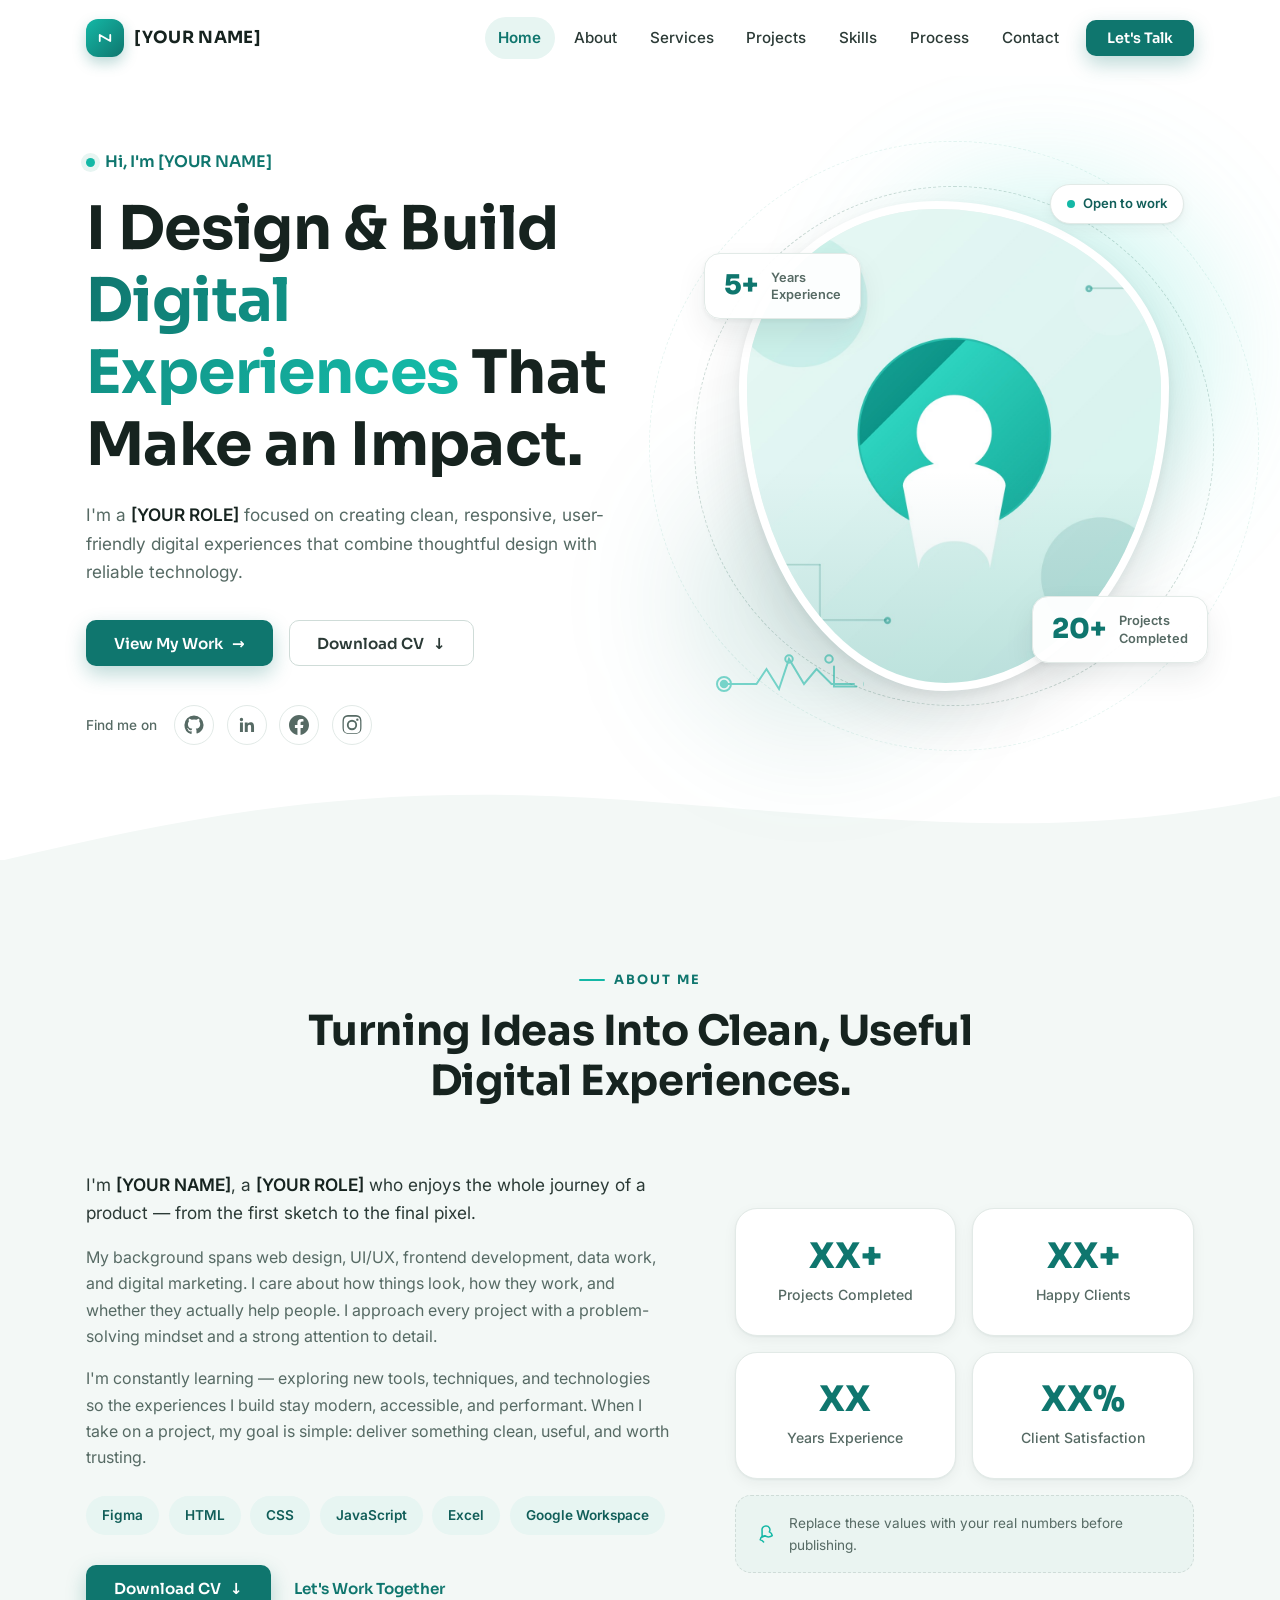
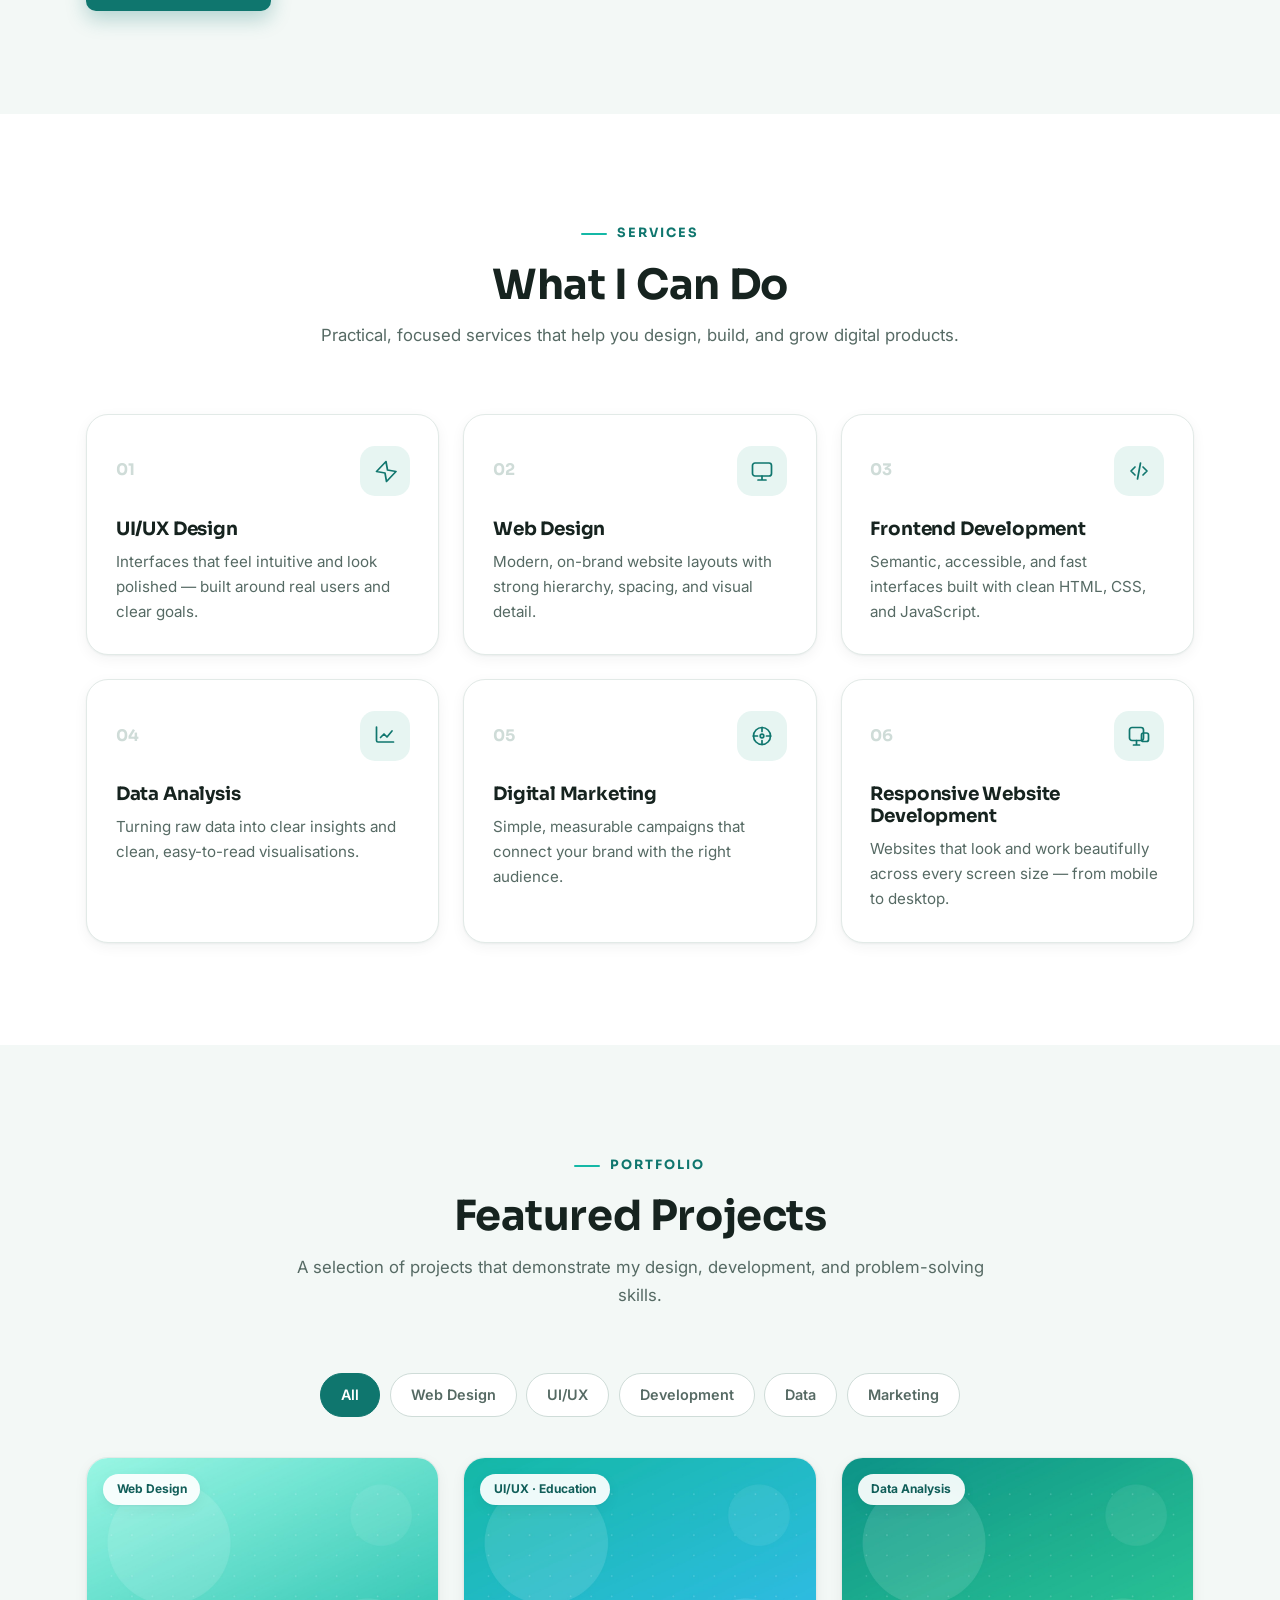
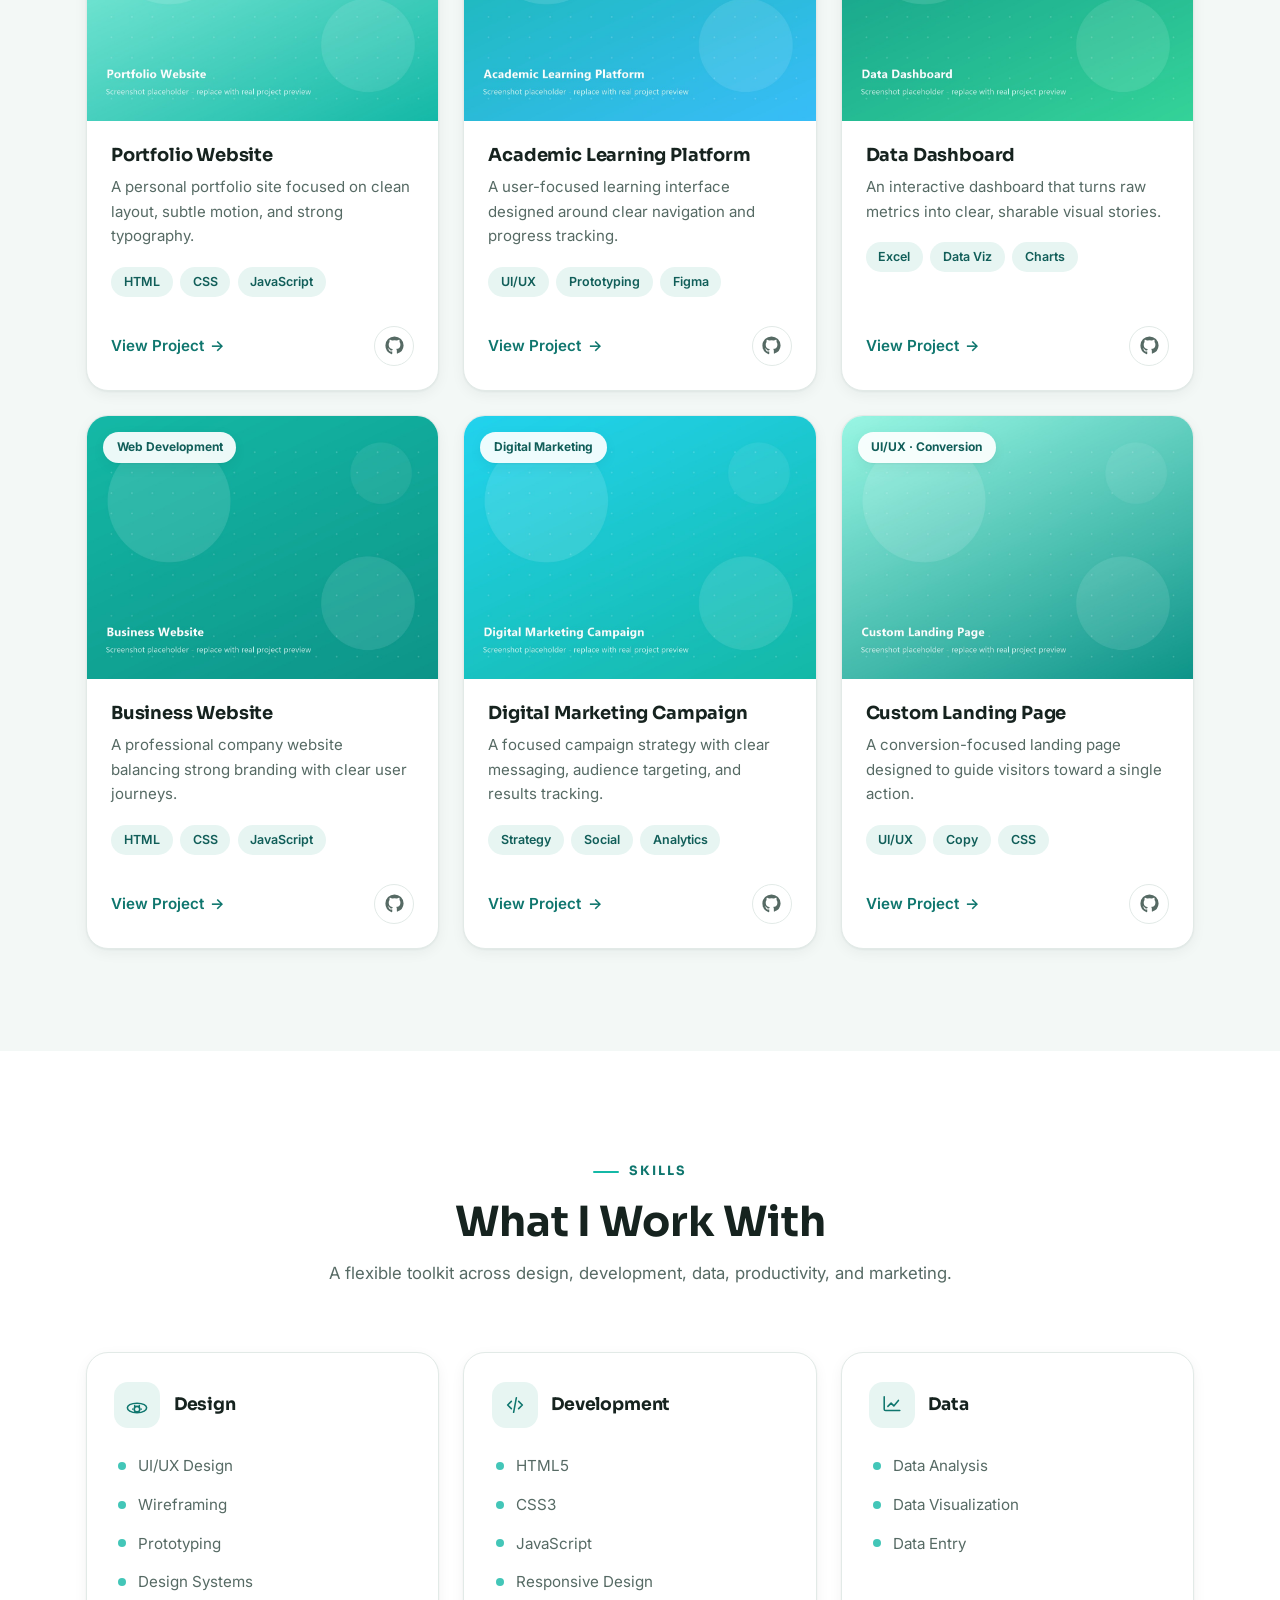
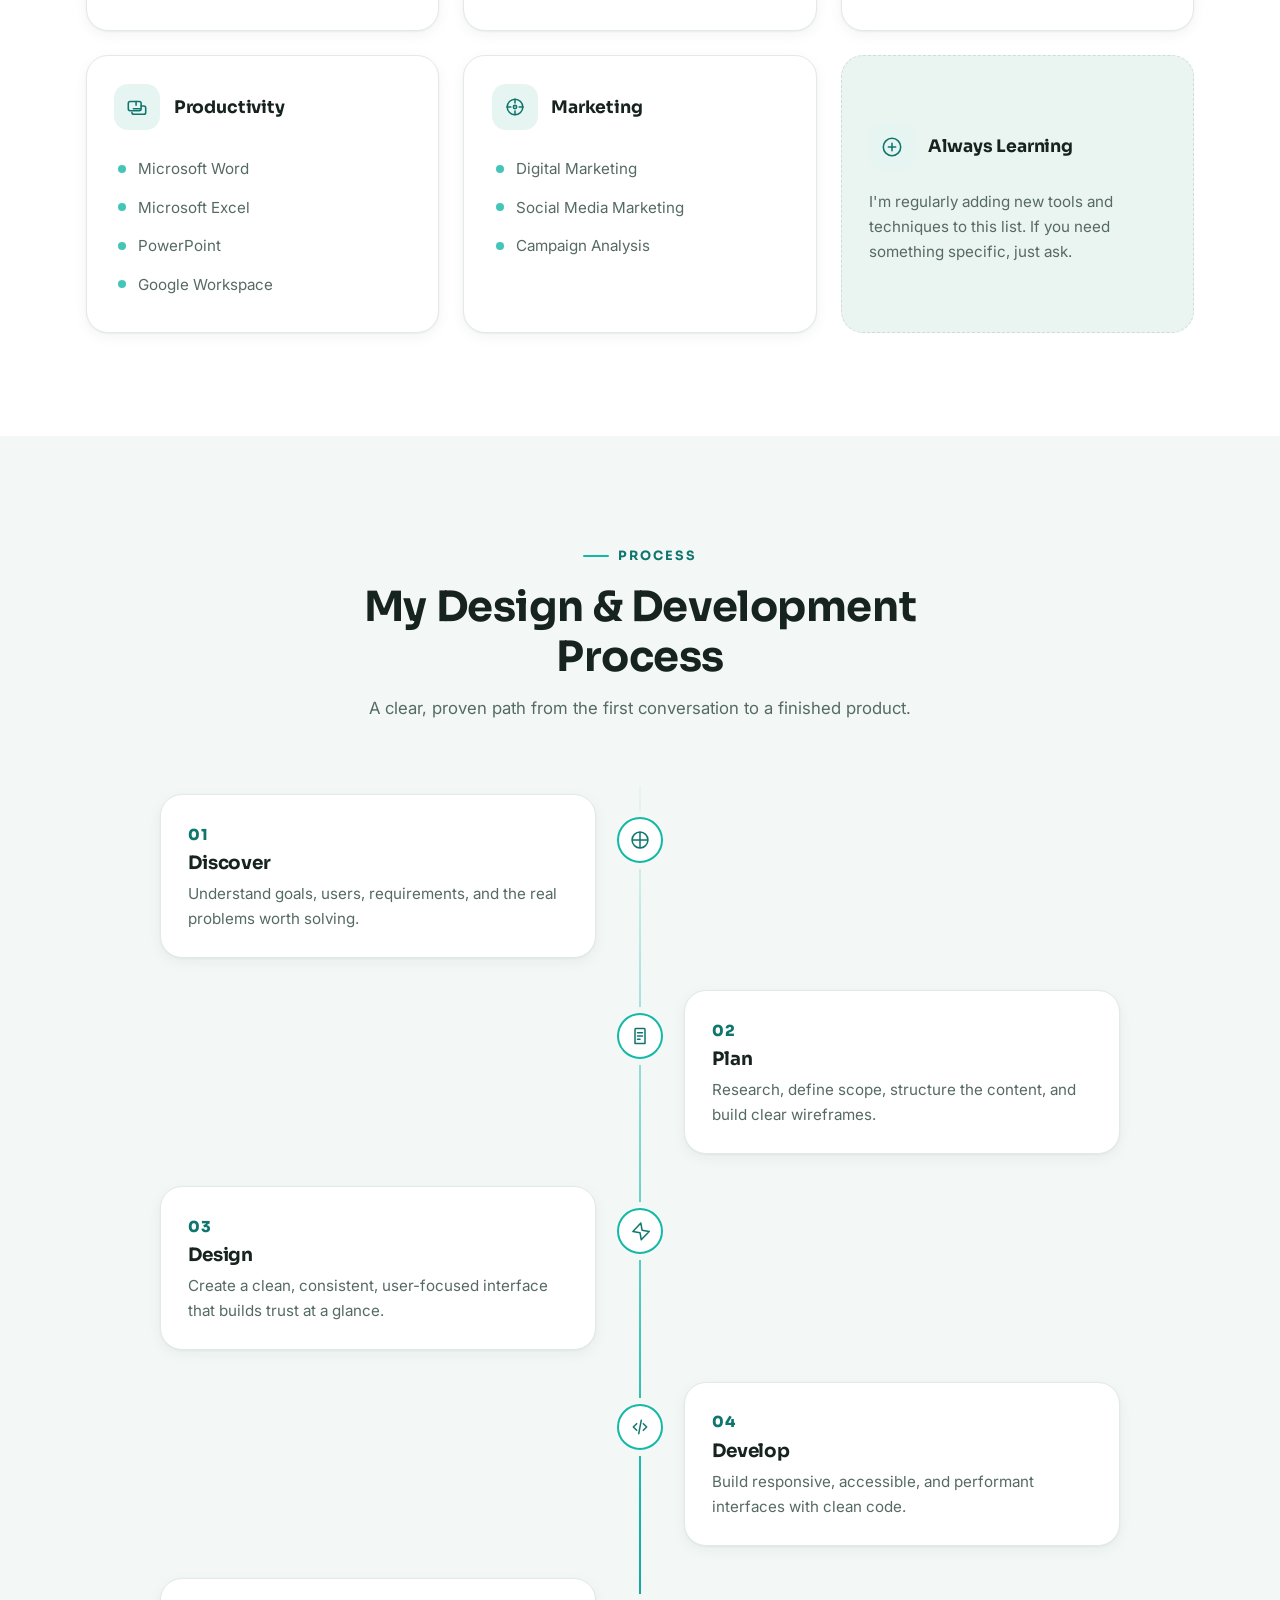
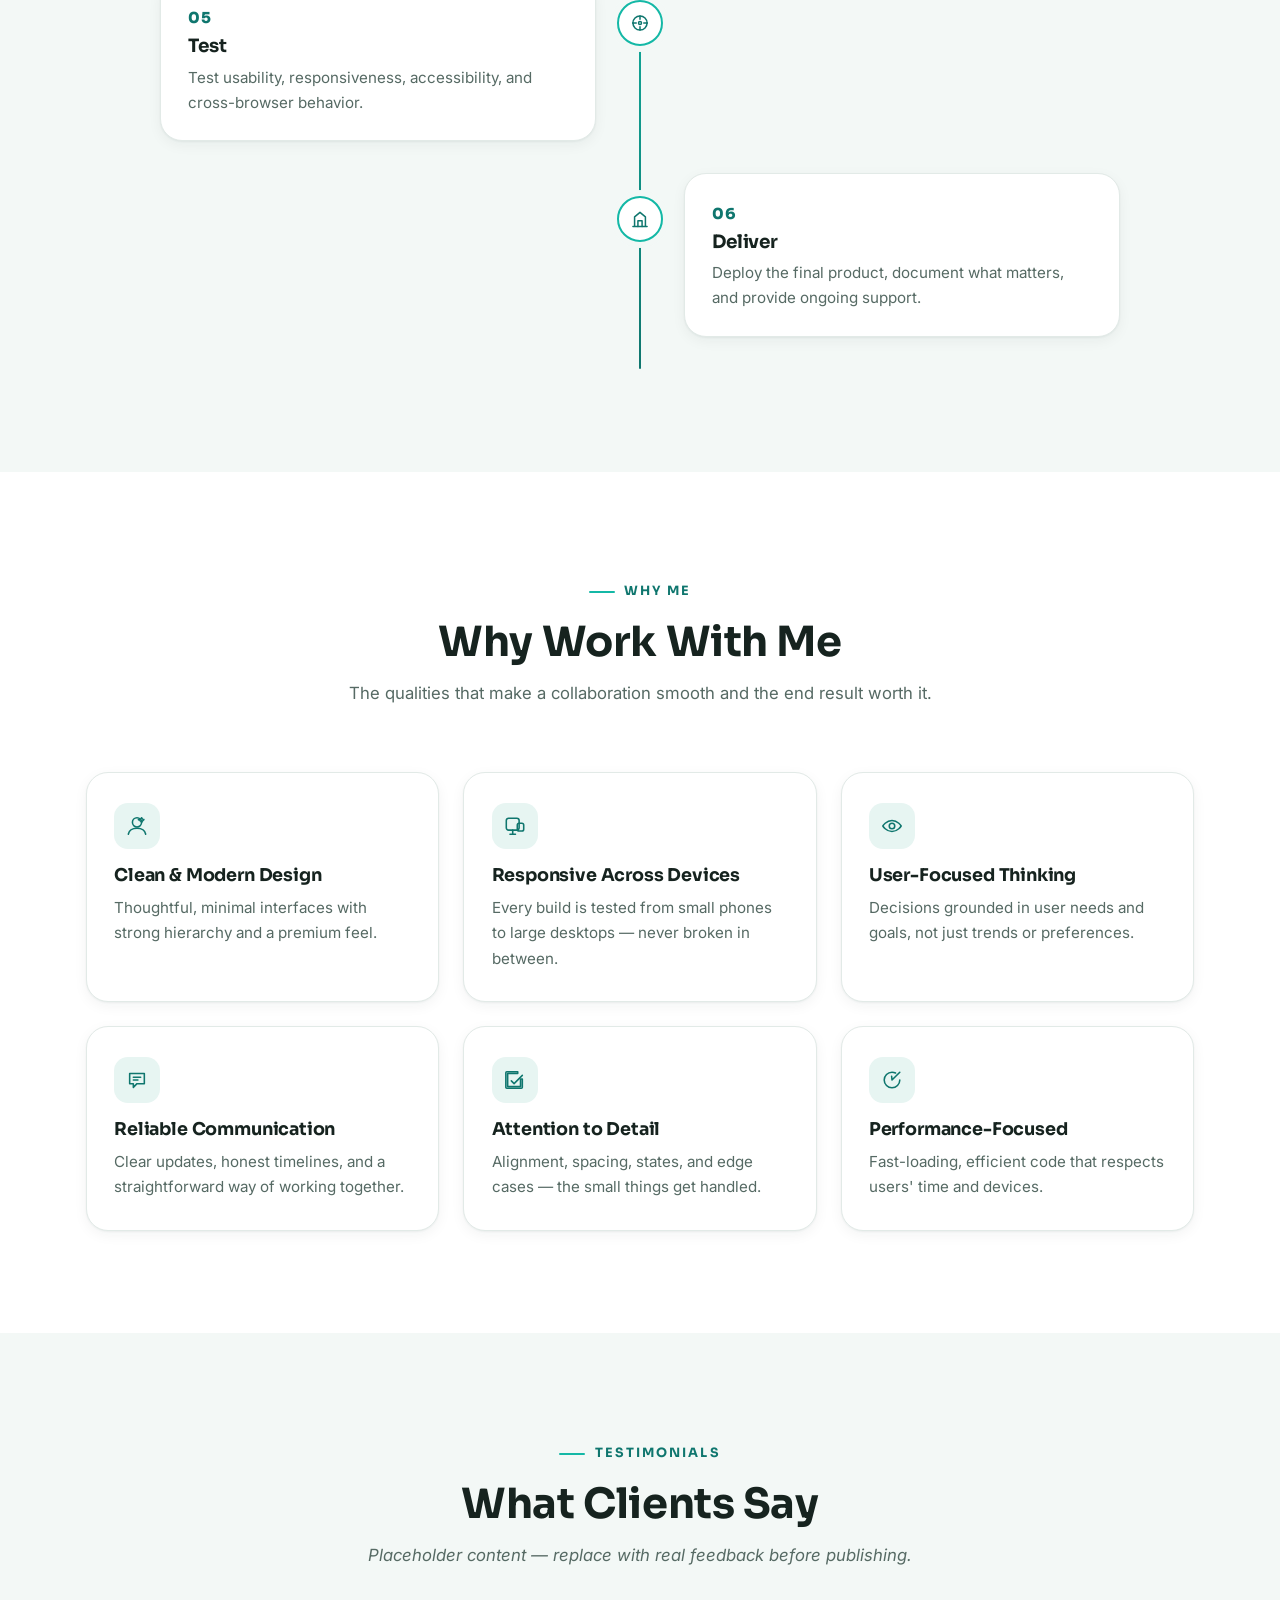
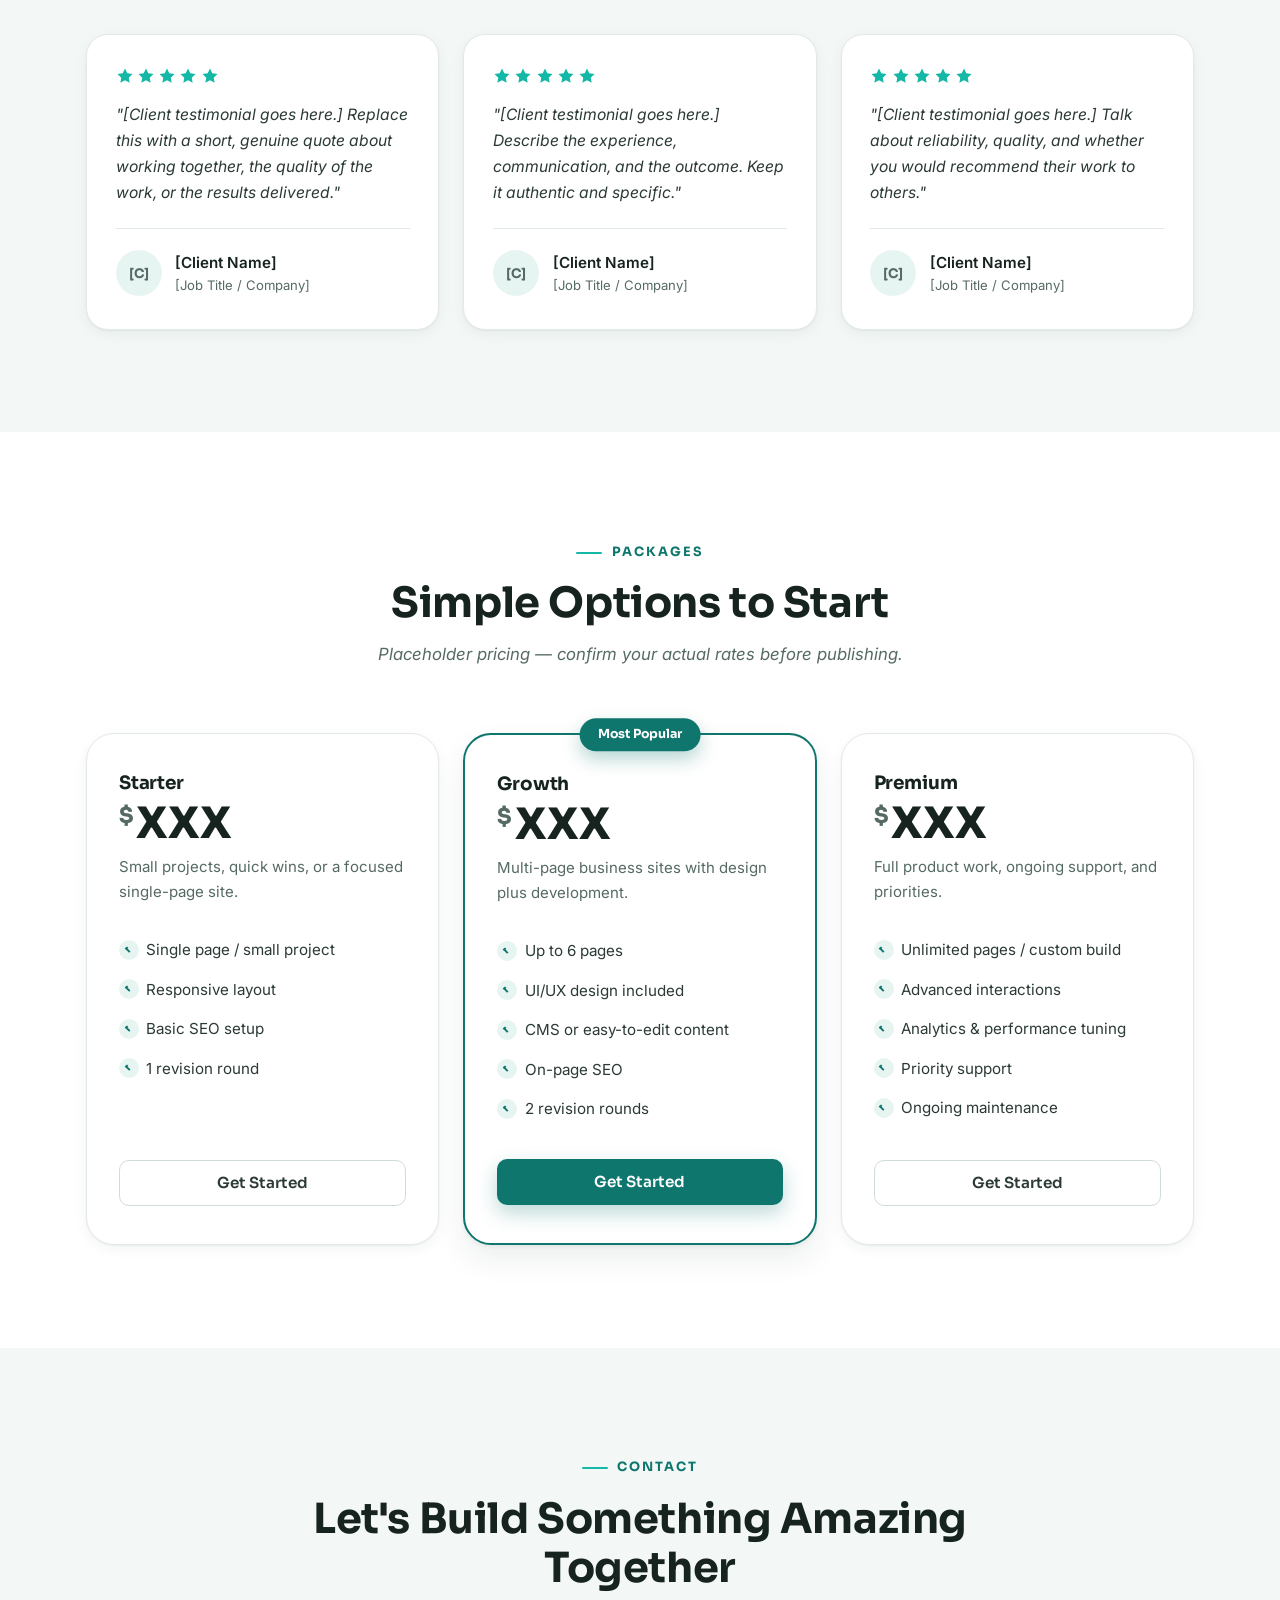
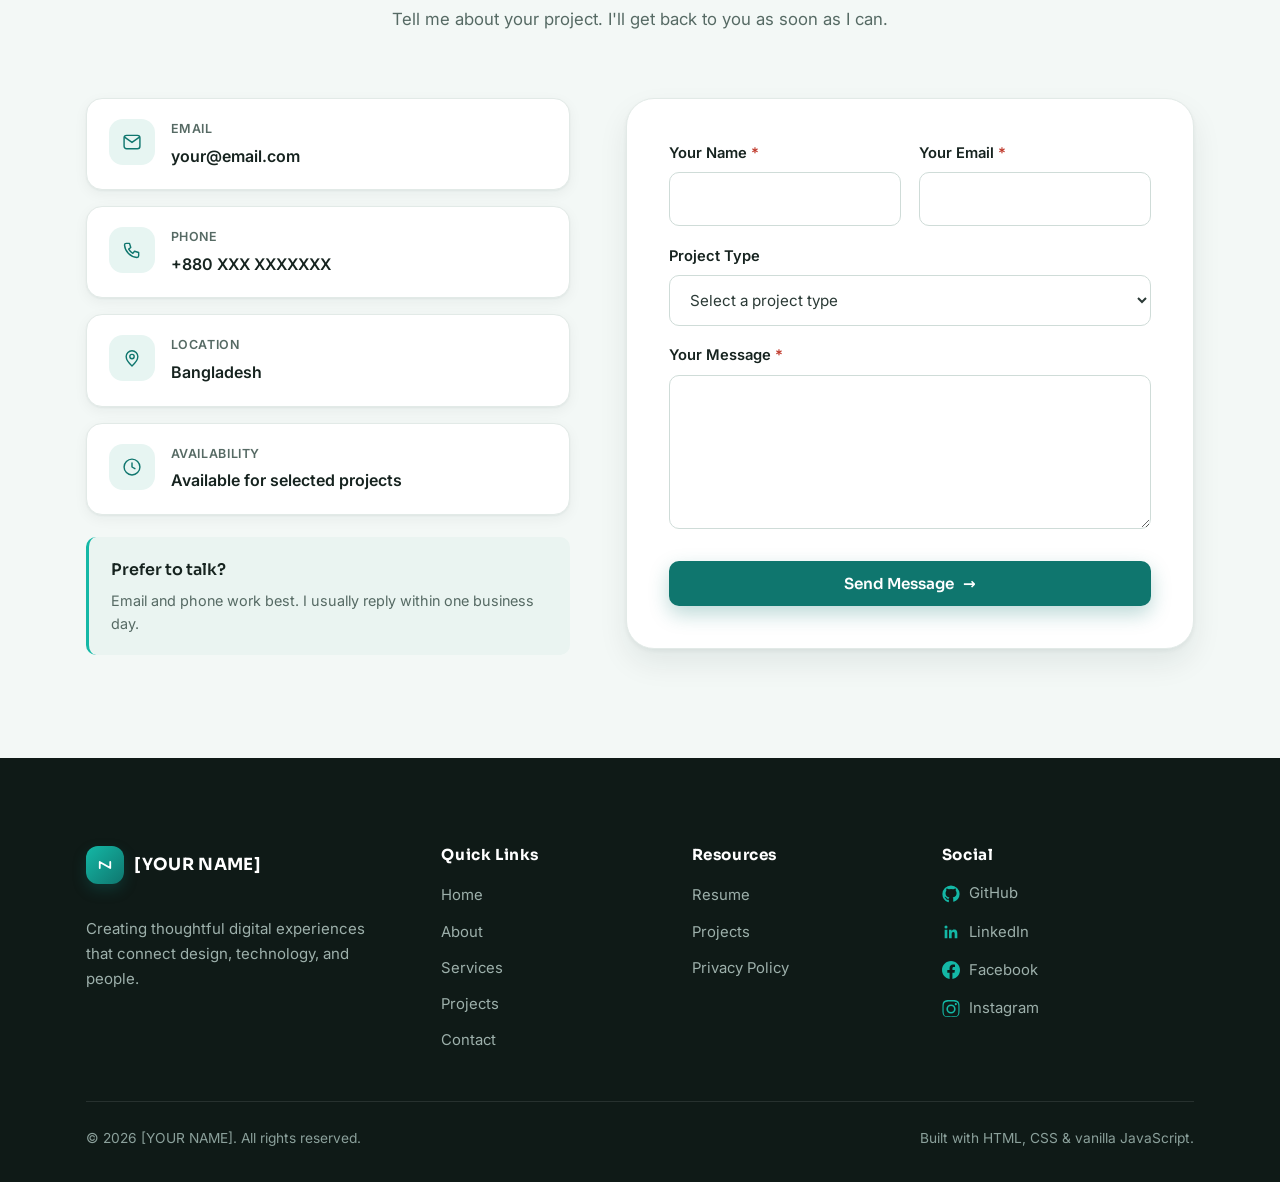
==== index.html @ 9f553565 "Initial portfolio website" ====
<!DOCTYPE html>
<html lang="en">
<head>
  <meta charset="UTF-8">
  <meta name="viewport" content="width=device-width, initial-scale=1.0">
  <title>[YOUR NAME] — [YOUR ROLE] | Portfolio</title>
  <meta name="description" content="Portfolio of [YOUR NAME], a [YOUR ROLE] focused on web design, UI/UX, web development, data analysis, and digital marketing.">
  <meta name="robots" content="index, follow">
  <meta name="author" content="[YOUR NAME]">
  <meta name="theme-color" content="#0ea5a4">

  <!-- Open Graph -->
  <meta property="og:type" content="website">
  <meta property="og:title" content="[YOUR NAME] — [YOUR ROLE] | Portfolio">
  <meta property="og:description" content="Creating clean, responsive, user-friendly digital experiences that combine thoughtful design with reliable technology.">
  <meta property="og:image" content="assets/images/profile.jpg">
  <meta property="og:url" content="https://[YOUR-DOMAIN].com">
  <meta name="twitter:card" content="summary_large_image">

  <link rel="icon" type="image/svg+xml" href="assets/icons/favicon.svg">

  <link rel="preconnect" href="https://fonts.googleapis.com">
  <link rel="preconnect" href="https://fonts.gstatic.com" crossorigin>
  <link href="https://fonts.googleapis.com/css2?family=Sora:wght@400;600;700;800&family=Inter:wght@400;500;600;700&display=swap" rel="stylesheet">

  <link rel="stylesheet" href="css/style.css">
  <link rel="stylesheet" href="css/responsive.css">
</head>
<body>
  <a class="skip-link" href="#main">Skip to main content</a>

  <!-- ============ HEADER / NAVIGATION ============ -->
  <header class="site-header" id="siteHeader">
    <div class="container nav">
      <a class="brand" href="#home" aria-label="[YOUR NAME] - back to top">
        <span class="brand-mark" aria-hidden="true">
          <svg viewBox="0 0 24 24" width="18" height="18" fill="none" stroke="currentColor" stroke-width="2.4" stroke-linecap="round" stroke-linejoin="round"><path d="M5 16V8l14 8V8"/></svg>
        </span>
        <span class="brand-name">[YOUR&nbsp;NAME]</span>
      </a>

      <nav class="nav-menu" id="navMenu" aria-label="Primary navigation">
        <ul class="nav-list">
          <li><a class="nav-link is-active" href="#home">Home</a></li>
          <li><a class="nav-link" href="#about">About</a></li>
          <li><a class="nav-link" href="#services">Services</a></li>
          <li><a class="nav-link" href="#projects">Projects</a></li>
          <li><a class="nav-link" href="#skills">Skills</a></li>
          <li><a class="nav-link" href="#process">Process</a></li>
          <li><a class="nav-link" href="#contact">Contact</a></li>
          <li class="nav-cta-item">
            <a class="btn btn--primary btn--sm nav-cta" href="#contact">Let's Talk</a>
          </li>
        </ul>
      </nav>

      <button class="nav-toggle" id="navToggle" type="button" aria-expanded="false" aria-controls="navMenu" aria-label="Toggle navigation menu">
        <span class="nav-toggle-bar" aria-hidden="true"></span>
        <span class="nav-toggle-bar" aria-hidden="true"></span>
        <span class="nav-toggle-bar" aria-hidden="true"></span>
      </button>
    </div>
  </header>

  <main id="main">
    <!-- ============ HERO ============ -->
    <section id="home" class="hero" aria-labelledby="heroTitle">
      <div class="container hero-grid">
        <div class="hero-content">
          <p class="hero-greeting reveal" data-delay="60ms"><span class="dot" aria-hidden="true"></span> Hi, I'm [YOUR NAME]</p>
          <h1 class="hero-title reveal" id="heroTitle" data-delay="140ms">
            I Design &amp; Build <span class="accent">Digital Experiences</span> That Make an Impact.
          </h1>
          <p class="hero-sub reveal" data-delay="220ms">
            I'm a <strong>[YOUR ROLE]</strong> focused on creating clean, responsive, user-friendly digital
            experiences that combine thoughtful design with reliable technology.
          </p>

          <div class="hero-actions reveal" data-delay="300ms">
            <a class="btn btn--primary" href="#projects">View My Work <span class="btn-arrow" aria-hidden="true">&rarr;</span></a>
            <a class="btn btn--outline" href="assets/resume/YOUR-NAME-CV.pdf" download="[YOUR-NAME]-CV.pdf">
              Download CV <span class="btn-arrow" aria-hidden="true">&darr;</span>
            </a>
          </div>

          <div class="hero-social reveal" data-delay="380ms">
            <span class="hero-social-label">Find me on</span>
            <a href="https://github.com/[YOUR-GITHUB]" aria-label="GitHub profile" rel="noopener">
              <svg viewBox="0 0 24 24" width="20" height="20" fill="currentColor" aria-hidden="true"><path d="M12 .5A11.5 11.5 0 0 0 .5 12a11.5 11.5 0 0 0 7.86 10.9c.58.11.79-.25.79-.56v-2.76c-3.2.7-3.87-1.36-3.87-1.36-.53-1.33-1.28-1.69-1.28-1.69-1.05-.71.08-.7.08-.7 1.16.08 1.77 1.19 1.77 1.19 1.03 1.77 2.7 1.26 3.36.96.1-.75.4-1.26.73-1.55-2.55-.29-5.23-1.28-5.23-5.68 0-1.25.45-2.28 1.19-3.09-.12-.29-.52-1.46.11-3.05 0 0 .97-.31 3.18 1.18a11 11 0 0 1 5.79 0c2.2-1.49 3.17-1.18 3.17-1.18.63 1.59.23 2.76.11 3.05.74.81 1.19 1.84 1.19 3.09 0 4.41-2.69 5.38-5.25 5.67.41.35.77 1.05.77 2.12v3.15c0 .31.21.67.8.56A11.5 11.5 0 0 0 23.5 12 11.5 11.5 0 0 0 12 .5Z"/></svg>
            </a>
            <a href="https://linkedin.com/in/[YOUR-LINKEDIN]" aria-label="LinkedIn profile" rel="noopener">
              <svg viewBox="0 0 24 24" width="20" height="20" fill="currentColor" aria-hidden="true"><path d="M20.45 20.45h-3.55v-5.57c0-1.33-.03-3.04-1.85-3.04-1.86 0-2.14 1.45-2.14 2.94v5.67H9.35V9h3.41v1.56h.05c.47-.9 1.63-1.85 3.36-1.85 3.6 0 4.27 2.37 4.27 5.45v6.3ZM5.34 7.43a2.06 2.06 0 1 1 0-4.12 2.06 2.06 0 0 1 0 4.12ZM7.12 20.45H3.55V9h3.57v11.45Z"/></svg>
            </a>
            <a href="https://facebook.com/[YOUR-FACEBOOK]" aria-label="Facebook profile" rel="noopener">
              <svg viewBox="0 0 24 24" width="20" height="20" fill="currentColor" aria-hidden="true"><path d="M24 12.07C24 5.4 18.63 0 12 0S0 5.4 0 12.07C0 18.1 4.39 23.09 10.13 24v-8.44H7.08v-3.49h3.04V9.41c0-3.02 1.8-4.7 4.54-4.7 1.31 0 2.68.24 2.68.24v2.97h-1.5c-1.5 0-1.96.93-1.96 1.89v2.26h3.32l-.53 3.49h-2.8V24C19.62 23.09 24 18.1 24 12.07Z"/></svg>
            </a>
            <a href="https://instagram.com/[YOUR-INSTAGRAM]" aria-label="Instagram profile" rel="noopener">
              <svg viewBox="0 0 24 24" width="20" height="20" fill="currentColor" aria-hidden="true"><path d="M12 2.16c3.2 0 3.58.01 4.85.07 3.25.15 4.77 1.69 4.92 4.92.06 1.27.07 1.65.07 4.85s-.01 3.58-.07 4.85c-.15 3.23-1.66 4.77-4.92 4.92-1.27.06-1.64.07-4.85.07s-3.58-.01-4.85-.07c-3.26-.15-4.77-1.7-4.92-4.92C2.17 15.58 2.16 15.2 2.16 12s.01-3.58.07-4.85C2.38 3.92 3.9 2.38 7.15 2.23 8.42 2.17 8.8 2.16 12 2.16ZM12 0C8.74 0 8.33.01 7.05.07c-3.94.18-6.18 2.42-6.36 6.36C.63 7.71.62 8.12.62 11.37c0 3.25.01 3.66.07 4.94.18 3.94 2.42 6.18 6.36 6.36 1.28.06 1.69.07 4.95.07 3.25 0 3.66-.01 4.94-.07 3.94-.18 6.18-2.42 6.36-6.36.06-1.28.07-1.69.07-4.94 0-3.25-.01-3.66-.07-4.94-.18-3.94-2.42-6.18-6.36-6.36A53 53 0 0 0 12 0Zm0 5.84A6.16 6.16 0 1 0 18.16 12 6.16 6.16 0 0 0 12 5.84Zm0 10.15A4 4 0 1 1 16 12a4 4 0 0 1-4 3.99ZM19.85 5.6a1.44 1.44 0 1 1-2.88 0 1.44 1.44 0 0 1 2.88 0Z"/></svg>
            </a>
          </div>
        </div>

        <div class="hero-visual">
          <div class="hero-ring hero-ring--a" aria-hidden="true"></div>
          <div class="hero-ring hero-ring--b" aria-hidden="true"></div>
          <div class="hero-blob hero-blob--a" aria-hidden="true"></div>
          <div class="hero-blob hero-blob--b" aria-hidden="true"></div>

          <div class="hero-frame">
            <img class="hero-img" src="assets/images/profile.jpg" alt="Portrait of [YOUR NAME], [YOUR ROLE]">
            <div class="hero-frame-inner" aria-hidden="true"></div>
          </div>

          <svg class="hero-circuit" viewBox="0 0 120 120" fill="none" stroke="currentColor" stroke-width="1.6" stroke-linecap="round" aria-hidden="true">
            <path d="M8 96h26l8-12 10 16 8-24 12 20 10-12 12 12h18"/>
            <path d="M96 82v16h18"/>
            <circle cx="8" cy="96" r="3.4" fill="currentColor" stroke="none"/>
            <circle cx="8" cy="96" r="5.6"/>
            <circle cx="126" cy="96" r="3.4" fill="currentColor" stroke="none"/>
            <circle cx="126" cy="96" r="5.6"/>
            <circle cx="60" cy="76" r="3"/>
            <circle cx="92" cy="76" r="3"/>
          </svg>

          <div class="hero-card hero-card--exp" role="group" aria-label="Experience">
            <span class="hero-card-num">5+</span>
            <span class="hero-card-lbl">Years<br>Experience</span>
          </div>

          <div class="hero-card hero-card--proj" role="group" aria-label="Projects completed">
            <span class="hero-card-num">20+</span>
            <span class="hero-card-lbl">Projects<br>Completed</span>
          </div>

          <div class="hero-badge" role="group" aria-label="Available for work">
            <span class="hero-badge-dot" aria-hidden="true"></span>
            Open to work
          </div>
        </div>
      </div>

      <div class="hero-wave" aria-hidden="true">
        <svg viewBox="0 0 1440 90" preserveAspectRatio="none" focusable="false">
          <path d="M0 90 C 240 40 420 10 720 30 C 1020 50 1200 70 1440 25 L 1440 90 Z" fill="var(--surface)"/>
        </svg>
      </div>
    </section>

    <!-- ============ ABOUT ============ -->
    <section id="about" class="section section--surface" aria-labelledby="aboutTitle">
      <div class="container">
        <div class="section-head reveal">
          <p class="eyebrow"><span aria-hidden="true"></span>About Me</p>
          <h2 class="section-title" id="aboutTitle">Turning Ideas Into Clean, Useful Digital Experiences.</h2>
        </div>

        <div class="about-grid">
          <div class="about-content reveal">
            <p class="lead">
              I'm <strong>[YOUR NAME]</strong>, a <strong>[YOUR ROLE]</strong> who enjoys the whole journey of a
              product — from the first sketch to the final pixel.
            </p>
            <p>
              My background spans web design, UI/UX, frontend development, data work, and digital marketing.
              I care about how things look, how they work, and whether they actually help people. I approach every
              project with a problem-solving mindset and a strong attention to detail.
            </p>
            <p>
              I'm constantly learning — exploring new tools, techniques, and technologies so the experiences I build
              stay modern, accessible, and performant. When I take on a project, my goal is simple: deliver something
              clean, useful, and worth trusting.
            </p>

            <div class="about-tools" aria-label="Tools I use">
              <span>Figma</span><span>HTML</span><span>CSS</span><span>JavaScript</span>
              <span>Excel</span><span>Google Workspace</span>
            </div>

            <div class="about-actions">
              <a class="btn btn--primary" href="assets/resume/YOUR-NAME-CV.pdf" download="[YOUR-NAME]-CV.pdf">
                Download CV <span class="btn-arrow" aria-hidden="true">&darr;</span>
              </a>
              <a class="btn btn--ghost" href="#contact">Let's Work Together</a>
            </div>
          </div>

          <div class="about-stats reveal">
            <div class="stat-card">
              <span class="stat-num">XX+</span>
              <span class="stat-lbl">Projects Completed</span>
            </div>
            <div class="stat-card">
              <span class="stat-num">XX+</span>
              <span class="stat-lbl">Happy Clients</span>
            </div>
            <div class="stat-card">
              <span class="stat-num">XX</span>
              <span class="stat-lbl">Years Experience</span>
            </div>
            <div class="stat-card">
              <span class="stat-num">XX%</span>
              <span class="stat-lbl">Client Satisfaction</span>
            </div>
            <div class="stat-note">
              <svg viewBox="0 0 24 24" width="20" height="20" fill="none" stroke="currentColor" stroke-width="1.8" stroke-linecap="round" stroke-linejoin="round" aria-hidden="true"><path d="M12 2.5a4.5 4.5 0 0 1 4 6.9c1.9.8 3.3 2.6 3.5 4.6-1.3 1-3 1.5-4.7 1.5-1.6 0-3-.6-4.2-1.5a7.6 7.6 0 0 1-3.3 1.5V7.9A4.5 4.5 0 0 1 12 2.5Z"/><path d="M8.6 14.4c-2.2 1-3.4 2.6-3.6 4.5 2 .3 4.1 2.6 4.1 2.6"/></svg>
              Replace these values with your real numbers before publishing.
            </div>
          </div>
        </div>
      </div>
    </section>

    <!-- ============ SERVICES ============ -->
    <section id="services" class="section" aria-labelledby="servicesTitle">
      <div class="container">
        <div class="section-head reveal">
          <p class="eyebrow"><span aria-hidden="true"></span>Services</p>
          <h2 class="section-title" id="servicesTitle">What I Can Do</h2>
          <p class="section-sub">Practical, focused services that help you design, build, and grow digital products.</p>
        </div>

        <div class="services-grid">
          <article class="service-card reveal">
            <div class="service-top">
              <span class="service-num">01</span>
              <span class="service-icon" aria-hidden="true"><svg viewBox="0 0 24 24" width="24" height="24" fill="none" stroke="currentColor" stroke-width="1.7" stroke-linecap="round" stroke-linejoin="round"><path d="M13 2.5 3.5 12.5 12 14l1.5 8.5L23 12.5 14.5 11 13 2.5Z"/></svg></span>
            </div>
            <h3 class="service-title">UI/UX Design</h3>
            <p class="service-text">Interfaces that feel intuitive and look polished — built around real users and clear goals.</p>
          </article>

          <article class="service-card reveal">
            <div class="service-top">
              <span class="service-num">02</span>
              <span class="service-icon" aria-hidden="true"><svg viewBox="0 0 24 24" width="24" height="24" fill="none" stroke="currentColor" stroke-width="1.7" stroke-linecap="round" stroke-linejoin="round"><rect x="2.5" y="4" width="19" height="13" rx="2.5"/><path d="M8 21h8M12 17v4"/></svg></span>
            </div>
            <h3 class="service-title">Web Design</h3>
            <p class="service-text">Modern, on-brand website layouts with strong hierarchy, spacing, and visual detail.</p>
          </article>

          <article class="service-card reveal">
            <div class="service-top">
              <span class="service-num">03</span>
              <span class="service-icon" aria-hidden="true"><svg viewBox="0 0 24 24" width="24" height="24" fill="none" stroke="currentColor" stroke-width="1.7" stroke-linecap="round" stroke-linejoin="round"><path d="m8 8-4 4 4 4M16 8l4 4-4 4M13.5 4l-3 16"/></svg></span>
            </div>
            <h3 class="service-title">Frontend Development</h3>
            <p class="service-text">Semantic, accessible, and fast interfaces built with clean HTML, CSS, and JavaScript.</p>
          </article>

          <article class="service-card reveal">
            <div class="service-top">
              <span class="service-num">04</span>
              <span class="service-icon" aria-hidden="true"><svg viewBox="0 0 24 24" width="24" height="24" fill="none" stroke="currentColor" stroke-width="1.7" stroke-linecap="round" stroke-linejoin="round"><path d="M3.5 3v13.5A1.5 1.5 0 0 0 5 18h15.5"/><path d="M7.5 13.5 11 10l3 3 5-6"/></svg></span>
            </div>
            <h3 class="service-title">Data Analysis</h3>
            <p class="service-text">Turning raw data into clear insights and clean, easy-to-read visualisations.</p>
          </article>

          <article class="service-card reveal">
            <div class="service-top">
              <span class="service-num">05</span>
              <span class="service-icon" aria-hidden="true"><svg viewBox="0 0 24 24" width="24" height="24" fill="none" stroke="currentColor" stroke-width="1.7" stroke-linecap="round" stroke-linejoin="round"><path d="M3.5 12a8.5 8.5 0 0 1 17 0"/><path d="M3.5 12a8.5 8.5 0 0 0 17 0"/><path d="M12 3.5v4M12 16.5v4M3.5 12h4M16.5 12h4"/><circle cx="12" cy="12" r="1.8"/></svg></span>
            </div>
            <h3 class="service-title">Digital Marketing</h3>
            <p class="service-text">Simple, measurable campaigns that connect your brand with the right audience.</p>
          </article>

          <article class="service-card reveal">
            <div class="service-top">
              <span class="service-num">06</span>
              <span class="service-icon" aria-hidden="true"><svg viewBox="0 0 24 24" width="24" height="24" fill="none" stroke="currentColor" stroke-width="1.7" stroke-linecap="round" stroke-linejoin="round"><rect x="2.5" y="3.5" width="14" height="13" rx="2.5"/><path d="M6.5 21h6M9.5 16.5v4.5"/><rect x="14.5" y="9" width="7" height="8.5" rx="2"/></svg></span>
            </div>
            <h3 class="service-title">Responsive Website Development</h3>
            <p class="service-text">Websites that look and work beautifully across every screen size — from mobile to desktop.</p>
          </article>
        </div>
      </div>
    </section>

    <!-- ============ PROJECTS ============ -->
    <section id="projects" class="section section--surface" aria-labelledby="projectsTitle">
      <div class="container">
        <div class="section-head reveal">
          <p class="eyebrow"><span aria-hidden="true"></span>Portfolio</p>
          <h2 class="section-title" id="projectsTitle">Featured Projects</h2>
          <p class="section-sub">A selection of projects that demonstrate my design, development, and problem-solving skills.</p>
        </div>

        <div class="filters reveal" role="group" aria-label="Filter projects by category">
          <button class="filter-btn is-active" type="button" data-filter="all" aria-pressed="true">All</button>
          <button class="filter-btn" type="button" data-filter="web-design" aria-pressed="false">Web Design</button>
          <button class="filter-btn" type="button" data-filter="ui-ux" aria-pressed="false">UI/UX</button>
          <button class="filter-btn" type="button" data-filter="development" aria-pressed="false">Development</button>
          <button class="filter-btn" type="button" data-filter="data" aria-pressed="false">Data</button>
          <button class="filter-btn" type="button" data-filter="marketing" aria-pressed="false">Marketing</button>
        </div>

        <ul class="projects-grid" id="projectsGrid">
          <li class="project-item reveal" data-categories="web-design development">
            <article class="project-card">
              <div class="project-media">
                <img src="assets/images/project-1.jpg" alt="Preview of the Portfolio Website project" loading="lazy" width="600" height="450">
                <span class="project-badge">Web Design</span>
              </div>
              <div class="project-body">
                <h3 class="project-title">Portfolio Website</h3>
                <p class="project-text">A personal portfolio site focused on clean layout, subtle motion, and strong typography.</p>
                <ul class="project-tags" aria-label="Technologies used">
                  <li>HTML</li><li>CSS</li><li>JavaScript</li>
                </ul>
                <div class="project-actions">
                  <button class="project-link" type="button" data-project="p1">View Project <span aria-hidden="true">&rarr;</span></button>
                  <a class="project-icon-link" href="https://github.com/[YOUR-GITHUB]" aria-label="View Portfolio Website on GitHub" rel="noopener">
                    <svg viewBox="0 0 24 24" width="19" height="19" fill="currentColor" aria-hidden="true"><path d="M12 .5A11.5 11.5 0 0 0 .5 12a11.5 11.5 0 0 0 7.86 10.9c.58.11.79-.25.79-.56v-2.76c-3.2.7-3.87-1.36-3.87-1.36-.53-1.33-1.28-1.69-1.28-1.69-1.05-.71.08-.7.08-.7 1.16.08 1.77 1.19 1.77 1.19 1.03 1.77 2.7 1.26 3.36.96.1-.75.4-1.26.73-1.55-2.55-.29-5.23-1.28-5.23-5.68 0-1.25.45-2.28 1.19-3.09-.12-.29-.52-1.46.11-3.05 0 0 .97-.31 3.18 1.18a11 11 0 0 1 5.79 0c2.2-1.49 3.17-1.18 3.17-1.18.63 1.59.23 2.76.11 3.05.74.81 1.19 1.84 1.19 3.09 0 4.41-2.69 5.38-5.25 5.67.41.35.77 1.05.77 2.12v3.15c0 .31.21.67.8.56A11.5 11.5 0 0 0 23.5 12 11.5 11.5 0 0 0 12 .5Z"/></svg>
                  </a>
                </div>
              </div>
            </article>
          </li>

          <li class="project-item reveal" data-categories="ui-ux">
            <article class="project-card">
              <div class="project-media">
                <img src="assets/images/project-2.jpg" alt="Preview of the Academic Learning Platform project" loading="lazy" width="600" height="450">
                <span class="project-badge">UI/UX · Education</span>
              </div>
              <div class="project-body">
                <h3 class="project-title">Academic Learning Platform</h3>
                <p class="project-text">A user-focused learning interface designed around clear navigation and progress tracking.</p>
                <ul class="project-tags" aria-label="Technologies used">
                  <li>UI/UX</li><li>Prototyping</li><li>Figma</li>
                </ul>
                <div class="project-actions">
                  <button class="project-link" type="button" data-project="p2">View Project <span aria-hidden="true">&rarr;</span></button>
                  <a class="project-icon-link" href="https://github.com/[YOUR-GITHUB]" aria-label="View Academic Learning Platform on GitHub" rel="noopener">
                    <svg viewBox="0 0 24 24" width="19" height="19" fill="currentColor" aria-hidden="true"><path d="M12 .5A11.5 11.5 0 0 0 .5 12a11.5 11.5 0 0 0 7.86 10.9c.58.11.79-.25.79-.56v-2.76c-3.2.7-3.87-1.36-3.87-1.36-.53-1.33-1.28-1.69-1.28-1.69-1.05-.71.08-.7.08-.7 1.16.08 1.77 1.19 1.77 1.19 1.03 1.77 2.7 1.26 3.36.96.1-.75.4-1.26.73-1.55-2.55-.29-5.23-1.28-5.23-5.68 0-1.25.45-2.28 1.19-3.09-.12-.29-.52-1.46.11-3.05 0 0 .97-.31 3.18 1.18a11 11 0 0 1 5.79 0c2.2-1.49 3.17-1.18 3.17-1.18.63 1.59.23 2.76.11 3.05.74.81 1.19 1.84 1.19 3.09 0 4.41-2.69 5.38-5.25 5.67.41.35.77 1.05.77 2.12v3.15c0 .31.21.67.8.56A11.5 11.5 0 0 0 23.5 12 11.5 11.5 0 0 0 12 .5Z"/></svg>
                  </a>
                </div>
              </div>
            </article>
          </li>

          <li class="project-item reveal" data-categories="data">
            <article class="project-card">
              <div class="project-media">
                <img src="assets/images/project-3.jpg" alt="Preview of the Data Dashboard project" loading="lazy" width="600" height="450">
                <span class="project-badge">Data Analysis</span>
              </div>
              <div class="project-body">
                <h3 class="project-title">Data Dashboard</h3>
                <p class="project-text">An interactive dashboard that turns raw metrics into clear, sharable visual stories.</p>
                <ul class="project-tags" aria-label="Technologies used">
                  <li>Excel</li><li>Data Viz</li><li>Charts</li>
                </ul>
                <div class="project-actions">
                  <button class="project-link" type="button" data-project="p3">View Project <span aria-hidden="true">&rarr;</span></button>
                  <a class="project-icon-link" href="https://github.com/[YOUR-GITHUB]" aria-label="View Data Dashboard on GitHub" rel="noopener">
                    <svg viewBox="0 0 24 24" width="19" height="19" fill="currentColor" aria-hidden="true"><path d="M12 .5A11.5 11.5 0 0 0 .5 12a11.5 11.5 0 0 0 7.86 10.9c.58.11.79-.25.79-.56v-2.76c-3.2.7-3.87-1.36-3.87-1.36-.53-1.33-1.28-1.69-1.28-1.69-1.05-.71.08-.7.08-.7 1.16.08 1.77 1.19 1.77 1.19 1.03 1.77 2.7 1.26 3.36.96.1-.75.4-1.26.73-1.55-2.55-.29-5.23-1.28-5.23-5.68 0-1.25.45-2.28 1.19-3.09-.12-.29-.52-1.46.11-3.05 0 0 .97-.31 3.18 1.18a11 11 0 0 1 5.79 0c2.2-1.49 3.17-1.18 3.17-1.18.63 1.59.23 2.76.11 3.05.74.81 1.19 1.84 1.19 3.09 0 4.41-2.69 5.38-5.25 5.67.41.35.77 1.05.77 2.12v3.15c0 .31.21.67.8.56A11.5 11.5 0 0 0 23.5 12 11.5 11.5 0 0 0 12 .5Z"/></svg>
                  </a>
                </div>
              </div>
            </article>
          </li>

          <li class="project-item reveal" data-categories="development web-design">
            <article class="project-card">
              <div class="project-media">
                <img src="assets/images/project-4.jpg" alt="Preview of the Business Website project" loading="lazy" width="600" height="450">
                <span class="project-badge">Web Development</span>
              </div>
              <div class="project-body">
                <h3 class="project-title">Business Website</h3>
                <p class="project-text">A professional company website balancing strong branding with clear user journeys.</p>
                <ul class="project-tags" aria-label="Technologies used">
                  <li>HTML</li><li>CSS</li><li>JavaScript</li>
                </ul>
                <div class="project-actions">
                  <button class="project-link" type="button" data-project="p4">View Project <span aria-hidden="true">&rarr;</span></button>
                  <a class="project-icon-link" href="https://github.com/[YOUR-GITHUB]" aria-label="View Business Website on GitHub" rel="noopener">
                    <svg viewBox="0 0 24 24" width="19" height="19" fill="currentColor" aria-hidden="true"><path d="M12 .5A11.5 11.5 0 0 0 .5 12a11.5 11.5 0 0 0 7.86 10.9c.58.11.79-.25.79-.56v-2.76c-3.2.7-3.87-1.36-3.87-1.36-.53-1.33-1.28-1.69-1.28-1.69-1.05-.71.08-.7.08-.7 1.16.08 1.77 1.19 1.77 1.19 1.03 1.77 2.7 1.26 3.36.96.1-.75.4-1.26.73-1.55-2.55-.29-5.23-1.28-5.23-5.68 0-1.25.45-2.28 1.19-3.09-.12-.29-.52-1.46.11-3.05 0 0 .97-.31 3.18 1.18a11 11 0 0 1 5.79 0c2.2-1.49 3.17-1.18 3.17-1.18.63 1.59.23 2.76.11 3.05.74.81 1.19 1.84 1.19 3.09 0 4.41-2.69 5.38-5.25 5.67.41.35.77 1.05.77 2.12v3.15c0 .31.21.67.8.56A11.5 11.5 0 0 0 23.5 12 11.5 11.5 0 0 0 12 .5Z"/></svg>
                  </a>
                </div>
              </div>
            </article>
          </li>

          <li class="project-item reveal" data-categories="marketing">
            <article class="project-card">
              <div class="project-media">
                <img src="assets/images/project-5.jpg" alt="Preview of the Digital Marketing Campaign project" loading="lazy" width="600" height="450">
                <span class="project-badge">Digital Marketing</span>
              </div>
              <div class="project-body">
                <h3 class="project-title">Digital Marketing Campaign</h3>
                <p class="project-text">A focused campaign strategy with clear messaging, audience targeting, and results tracking.</p>
                <ul class="project-tags" aria-label="Technologies used">
                  <li>Strategy</li><li>Social</li><li>Analytics</li>
                </ul>
                <div class="project-actions">
                  <button class="project-link" type="button" data-project="p5">View Project <span aria-hidden="true">&rarr;</span></button>
                  <a class="project-icon-link" href="https://github.com/[YOUR-GITHUB]" aria-label="View Digital Marketing Campaign on GitHub" rel="noopener">
                    <svg viewBox="0 0 24 24" width="19" height="19" fill="currentColor" aria-hidden="true"><path d="M12 .5A11.5 11.5 0 0 0 .5 12a11.5 11.5 0 0 0 7.86 10.9c.58.11.79-.25.79-.56v-2.76c-3.2.7-3.87-1.36-3.87-1.36-.53-1.33-1.28-1.69-1.28-1.69-1.05-.71.08-.7.08-.7 1.16.08 1.77 1.19 1.77 1.19 1.03 1.77 2.7 1.26 3.36.96.1-.75.4-1.26.73-1.55-2.55-.29-5.23-1.28-5.23-5.68 0-1.25.45-2.28 1.19-3.09-.12-.29-.52-1.46.11-3.05 0 0 .97-.31 3.18 1.18a11 11 0 0 1 5.79 0c2.2-1.49 3.17-1.18 3.17-1.18.63 1.59.23 2.76.11 3.05.74.81 1.19 1.84 1.19 3.09 0 4.41-2.69 5.38-5.25 5.67.41.35.77 1.05.77 2.12v3.15c0 .31.21.67.8.56A11.5 11.5 0 0 0 23.5 12 11.5 11.5 0 0 0 12 .5Z"/></svg>
                  </a>
                </div>
              </div>
            </article>
          </li>

          <li class="project-item reveal" data-categories="ui-ux development">
            <article class="project-card">
              <div class="project-media">
                <img src="assets/images/project-6.jpg" alt="Preview of the Custom Landing Page project" loading="lazy" width="600" height="450">
                <span class="project-badge">UI/UX · Conversion</span>
              </div>
              <div class="project-body">
                <h3 class="project-title">Custom Landing Page</h3>
                <p class="project-text">A conversion-focused landing page designed to guide visitors toward a single action.</p>
                <ul class="project-tags" aria-label="Technologies used">
                  <li>UI/UX</li><li>Copy</li><li>CSS</li>
                </ul>
                <div class="project-actions">
                  <button class="project-link" type="button" data-project="p6">View Project <span aria-hidden="true">&rarr;</span></button>
                  <a class="project-icon-link" href="https://github.com/[YOUR-GITHUB]" aria-label="View Custom Landing Page on GitHub" rel="noopener">
                    <svg viewBox="0 0 24 24" width="19" height="19" fill="currentColor" aria-hidden="true"><path d="M12 .5A11.5 11.5 0 0 0 .5 12a11.5 11.5 0 0 0 7.86 10.9c.58.11.79-.25.79-.56v-2.76c-3.2.7-3.87-1.36-3.87-1.36-.53-1.33-1.28-1.69-1.28-1.69-1.05-.71.08-.7.08-.7 1.16.08 1.77 1.19 1.77 1.19 1.03 1.77 2.7 1.26 3.36.96.1-.75.4-1.26.73-1.55-2.55-.29-5.23-1.28-5.23-5.68 0-1.25.45-2.28 1.19-3.09-.12-.29-.52-1.46.11-3.05 0 0 .97-.31 3.18 1.18a11 11 0 0 1 5.79 0c2.2-1.49 3.17-1.18 3.17-1.18.63 1.59.23 2.76.11 3.05.74.81 1.19 1.84 1.19 3.09 0 4.41-2.69 5.38-5.25 5.67.41.35.77 1.05.77 2.12v3.15c0 .31.21.67.8.56A11.5 11.5 0 0 0 23.5 12 11.5 11.5 0 0 0 12 .5Z"/></svg>
                  </a>
                </div>
              </div>
            </article>
          </li>
        </ul>
      </div>
    </section>

    <!-- ============ SKILLS ============ -->
    <section id="skills" class="section" aria-labelledby="skillsTitle">
      <div class="container">
        <div class="section-head reveal">
          <p class="eyebrow"><span aria-hidden="true"></span>Skills</p>
          <h2 class="section-title" id="skillsTitle">What I Work With</h2>
          <p class="section-sub">A flexible toolkit across design, development, data, productivity, and marketing.</p>
        </div>

        <div class="skills-grid">
          <article class="skill-card reveal">
            <div class="skill-card-head">
              <span class="skill-icon" aria-hidden="true"><svg viewBox="0 0 24 24" width="22" height="22" fill="none" stroke="currentColor" stroke-width="1.7" stroke-linecap="round" stroke-linejoin="round"><path d="M12 20.5c-7 0-10.5-3-10.5-5.5C1.5 12.5 5 10 12 10s10.5 2.5 10.5 5c0 2.5-3.5 5.5-10.5 5.5Z"/><path d="M12 13.5a3 3 0 1 0 0 6 3 3 0 0 0 0-6Z"/><path d="M7.5 16.5h.01M9.5 12.5v1M14.5 12.5v1M16.5 16.5h.01"/></svg></span>
              <h3>Design</h3>
            </div>
            <ul class="skill-list">
              <li>UI/UX Design</li>
              <li>Wireframing</li>
              <li>Prototyping</li>
              <li>Design Systems</li>
            </ul>
          </article>

          <article class="skill-card reveal">
            <div class="skill-card-head">
              <span class="skill-icon" aria-hidden="true"><svg viewBox="0 0 24 24" width="22" height="22" fill="none" stroke="currentColor" stroke-width="1.7" stroke-linecap="round" stroke-linejoin="round"><path d="m8 8-4 4 4 4M16 8l4 4-4 4M13.5 4l-3 16"/></svg></span>
              <h3>Development</h3>
            </div>
            <ul class="skill-list">
              <li>HTML5</li>
              <li>CSS3</li>
              <li>JavaScript</li>
              <li>Responsive Design</li>
            </ul>
          </article>

          <article class="skill-card reveal">
            <div class="skill-card-head">
              <span class="skill-icon" aria-hidden="true"><svg viewBox="0 0 24 24" width="22" height="22" fill="none" stroke="currentColor" stroke-width="1.7" stroke-linecap="round" stroke-linejoin="round"><path d="M3.5 3v13.5A1.5 1.5 0 0 0 5 18h15.5"/><path d="M7.5 13.5 11 10l3 3 5-6"/></svg></span>
              <h3>Data</h3>
            </div>
            <ul class="skill-list">
              <li>Data Analysis</li>
              <li>Data Visualization</li>
              <li>Data Entry</li>
            </ul>
          </article>

          <article class="skill-card reveal">
            <div class="skill-card-head">
              <span class="skill-icon" aria-hidden="true"><svg viewBox="0 0 24 24" width="22" height="22" fill="none" stroke="currentColor" stroke-width="1.7" stroke-linecap="round" stroke-linejoin="round"><rect x="2.5" y="6" width="14" height="10" rx="2"/><path d="M16.5 11h3a2 2 0 0 1 2 2v5a2 2 0 0 1-2 2h-11a2 2 0 0 1-2-2"/><path d="M8 14h8M11 6v4"/></svg></span>
              <h3>Productivity</h3>
            </div>
            <ul class="skill-list">
              <li>Microsoft Word</li>
              <li>Microsoft Excel</li>
              <li>PowerPoint</li>
              <li>Google Workspace</li>
            </ul>
          </article>

          <article class="skill-card reveal">
            <div class="skill-card-head">
              <span class="skill-icon" aria-hidden="true"><svg viewBox="0 0 24 24" width="22" height="22" fill="none" stroke="currentColor" stroke-width="1.7" stroke-linecap="round" stroke-linejoin="round"><path d="M3.5 12a8.5 8.5 0 0 1 17 0"/><path d="M3.5 12a8.5 8.5 0 0 0 17 0"/><path d="M12 3.5v4M12 16.5v4M3.5 12h4M16.5 12h4"/><circle cx="12" cy="12" r="1.8"/></svg></span>
              <h3>Marketing</h3>
            </div>
            <ul class="skill-list">
              <li>Digital Marketing</li>
              <li>Social Media Marketing</li>
              <li>Campaign Analysis</li>
            </ul>
          </article>

          <article class="skill-card skill-card--note reveal">
            <div class="skill-card-head">
              <span class="skill-icon" aria-hidden="true"><svg viewBox="0 0 24 24" width="22" height="22" fill="none" stroke="currentColor" stroke-width="1.7" stroke-linecap="round" stroke-linejoin="round"><circle cx="12" cy="12" r="9.5"/><path d="M12 8v8M8 12h8"/></svg></span>
              <h3>Always Learning</h3>
            </div>
            <p class="skill-note-text">I'm regularly adding new tools and techniques to this list. If you need something specific, just ask.</p>
          </article>
        </div>
      </div>
    </section>

    <!-- ============ PROCESS ============ -->
    <section id="process" class="section section--surface" aria-labelledby="processTitle">
      <div class="container">
        <div class="section-head reveal">
          <p class="eyebrow"><span aria-hidden="true"></span>Process</p>
          <h2 class="section-title" id="processTitle">My Design &amp; Development Process</h2>
          <p class="section-sub">A clear, proven path from the first conversation to a finished product.</p>
        </div>

        <ol class="timeline">
          <li class="timeline-item reveal">
            <div class="timeline-marker" aria-hidden="true"><svg viewBox="0 0 24 24" width="20" height="20" fill="none" stroke="currentColor" stroke-width="1.8" stroke-linecap="round" stroke-linejoin="round"><circle cx="12" cy="12" r="9.5"/><path d="M12 3v18M3 12h18"/></svg></div>
            <div class="timeline-card">
              <span class="timeline-num">01</span>
              <h3>Discover</h3>
              <p>Understand goals, users, requirements, and the real problems worth solving.</p>
            </div>
          </li>
          <li class="timeline-item reveal">
            <div class="timeline-marker" aria-hidden="true"><svg viewBox="0 0 24 24" width="20" height="20" fill="none" stroke="currentColor" stroke-width="1.8" stroke-linecap="round" stroke-linejoin="round"><path d="M6 21V4a1 1 0 0 1 1-1h10a1 1 0 0 1 1 1v17Z"/><path d="M9 8h6M9 12h6M9 16h3"/></svg></div>
            <div class="timeline-card">
              <span class="timeline-num">02</span>
              <h3>Plan</h3>
              <p>Research, define scope, structure the content, and build clear wireframes.</p>
            </div>
          </li>
          <li class="timeline-item reveal">
            <div class="timeline-marker" aria-hidden="true"><svg viewBox="0 0 24 24" width="20" height="20" fill="none" stroke="currentColor" stroke-width="1.8" stroke-linecap="round" stroke-linejoin="round"><path d="M13 2.5 3.5 12.5 12 14l1.5 8.5L23 12.5 14.5 11 13 2.5Z"/></svg></div>
            <div class="timeline-card">
              <span class="timeline-num">03</span>
              <h3>Design</h3>
              <p>Create a clean, consistent, user-focused interface that builds trust at a glance.</p>
            </div>
          </li>
          <li class="timeline-item reveal">
            <div class="timeline-marker" aria-hidden="true"><svg viewBox="0 0 24 24" width="20" height="20" fill="none" stroke="currentColor" stroke-width="1.8" stroke-linecap="round" stroke-linejoin="round"><path d="m8 8-4 4 4 4M16 8l4 4-4 4M13.5 4l-3 16"/></svg></div>
            <div class="timeline-card">
              <span class="timeline-num">04</span>
              <h3>Develop</h3>
              <p>Build responsive, accessible, and performant interfaces with clean code.</p>
            </div>
          </li>
          <li class="timeline-item reveal">
            <div class="timeline-marker" aria-hidden="true"><svg viewBox="0 0 24 24" width="20" height="20" fill="none" stroke="currentColor" stroke-width="1.8" stroke-linecap="round" stroke-linejoin="round"><path d="M3.5 12a8.5 8.5 0 0 1 17 0"/><path d="M3.5 12a8.5 8.5 0 0 0 17 0"/><path d="M12 3.5v4M12 16.5v4M3.5 12h4M16.5 12h4"/><circle cx="12" cy="12" r="1.8"/></svg></div>
            <div class="timeline-card">
              <span class="timeline-num">05</span>
              <h3>Test</h3>
              <p>Test usability, responsiveness, accessibility, and cross-browser behavior.</p>
            </div>
          </li>
          <li class="timeline-item reveal">
            <div class="timeline-marker" aria-hidden="true"><svg viewBox="0 0 24 24" width="20" height="20" fill="none" stroke="currentColor" stroke-width="1.8" stroke-linecap="round" stroke-linejoin="round"><path d="M3.5 21h17M5.5 21V9.5L12 4l6.5 5.5V21"/><path d="M9.5 21v-7h5v7"/></svg></div>
            <div class="timeline-card">
              <span class="timeline-num">06</span>
              <h3>Deliver</h3>
              <p>Deploy the final product, document what matters, and provide ongoing support.</p>
            </div>
          </li>
        </ol>
      </div>
    </section>

    <!-- ============ WHY WORK WITH ME ============ -->
    <section id="why" class="section" aria-labelledby="whyTitle">
      <div class="container">
        <div class="section-head reveal">
          <p class="eyebrow"><span aria-hidden="true"></span>Why Me</p>
          <h2 class="section-title" id="whyTitle">Why Work With Me</h2>
          <p class="section-sub">The qualities that make a collaboration smooth and the end result worth it.</p>
        </div>

        <div class="why-grid">
          <article class="why-card reveal">
            <span class="why-icon" aria-hidden="true"><svg viewBox="0 0 24 24" width="22" height="22" fill="none" stroke="currentColor" stroke-width="1.7" stroke-linecap="round" stroke-linejoin="round"><circle cx="12" cy="8" r="5"/><path d="M2.5 21c.8-4 4.6-6.5 9.5-6.5s8.7 2.5 9.5 6.5"/><path d="M17 3l1 1.5L19.5 5 18 6.5 17 8l-1-1.5L13.5 5 16 4.5 17 3Z"/></svg></span>
            <h3>Clean &amp; Modern Design</h3>
            <p>Thoughtful, minimal interfaces with strong hierarchy and a premium feel.</p>
          </article>
          <article class="why-card reveal">
            <span class="why-icon" aria-hidden="true"><svg viewBox="0 0 24 24" width="22" height="22" fill="none" stroke="currentColor" stroke-width="1.7" stroke-linecap="round" stroke-linejoin="round"><rect x="2.5" y="3.5" width="14" height="13" rx="2.5"/><path d="M6.5 21h6M9.5 16.5v4.5"/><rect x="14.5" y="9" width="7" height="8.5" rx="2"/></svg></span>
            <h3>Responsive Across Devices</h3>
            <p>Every build is tested from small phones to large desktops — never broken in between.</p>
          </article>
          <article class="why-card reveal">
            <span class="why-icon" aria-hidden="true"><svg viewBox="0 0 24 24" width="22" height="22" fill="none" stroke="currentColor" stroke-width="1.7" stroke-linecap="round" stroke-linejoin="round"><path d="M2 12s3.5-6 10-6 10 6 10 6-3.5 6-10 6-10-6-10-6Z"/><circle cx="12" cy="12" r="3"/></svg></span>
            <h3>User-Focused Thinking</h3>
            <p>Decisions grounded in user needs and goals, not just trends or preferences.</p>
          </article>
          <article class="why-card reveal">
            <span class="why-icon" aria-hidden="true"><svg viewBox="0 0 24 24" width="22" height="22" fill="none" stroke="currentColor" stroke-width="1.7" stroke-linecap="round" stroke-linejoin="round"><path d="M4 5h16v11h-8l-4 4v-4H4Z"/><path d="M8 9h8M8 12h5"/></svg></span>
            <h3>Reliable Communication</h3>
            <p>Clear updates, honest timelines, and a straightforward way of working together.</p>
          </article>
          <article class="why-card reveal">
            <span class="why-icon" aria-hidden="true"><svg viewBox="0 0 24 24" width="22" height="22" fill="none" stroke="currentColor" stroke-width="1.7" stroke-linecap="round" stroke-linejoin="round"><path d="M8 13 11 16l9-9"/><path d="M4 3h11v2H4v14h14v-8h2v9a1 1 0 0 1-1 1H3a1 1 0 0 1-1-1V4a1 1 0 0 1 1-1Z"/></svg></span>
            <h3>Attention to Detail</h3>
            <p>Alignment, spacing, states, and edge cases — the small things get handled.</p>
          </article>
          <article class="why-card reveal">
            <span class="why-icon" aria-hidden="true"><svg viewBox="0 0 24 24" width="22" height="22" fill="none" stroke="currentColor" stroke-width="1.7" stroke-linecap="round" stroke-linejoin="round"><path d="M20.5 12c0 4.7-3.8 8.5-8.5 8.5S3.5 16.7 3.5 12 7.3 3.5 12 3.5c1.4 0 2.7.3 3.9.9"/><path d="M20.5 3.5 12 12l-.4-4"/></svg></span>
            <h3>Performance-Focused</h3>
            <p>Fast-loading, efficient code that respects users' time and devices.</p>
          </article>
        </div>
      </div>
    </section>

    <!-- ============ TESTIMONIALS ============ -->
    <section id="testimonials" class="section section--surface" aria-labelledby="testimonialsTitle">
      <div class="container">
        <div class="section-head reveal">
          <p class="eyebrow"><span aria-hidden="true"></span>Testimonials</p>
          <h2 class="section-title" id="testimonialsTitle">What Clients Say</h2>
          <p class="section-sub"><em>Placeholder content — replace with real feedback before publishing.</em></p>
        </div>

        <div class="testimonials-grid">
          <article class="testimonial-card reveal">
            <div class="testimonial-stars" role="img" aria-label="Rated 5 out of 5 stars">
              <svg viewBox="0 0 24 24" width="18" height="18" fill="currentColor" aria-hidden="true"><path d="m12 2 3.1 6.3 6.9 1-5 4.9 1.2 6.8L12 17.8 5.8 21l1.2-6.8-5-4.9 6.9-1Z"/></svg><svg viewBox="0 0 24 24" width="18" height="18" fill="currentColor" aria-hidden="true"><path d="m12 2 3.1 6.3 6.9 1-5 4.9 1.2 6.8L12 17.8 5.8 21l1.2-6.8-5-4.9 6.9-1Z"/></svg><svg viewBox="0 0 24 24" width="18" height="18" fill="currentColor" aria-hidden="true"><path d="m12 2 3.1 6.3 6.9 1-5 4.9 1.2 6.8L12 17.8 5.8 21l1.2-6.8-5-4.9 6.9-1Z"/></svg><svg viewBox="0 0 24 24" width="18" height="18" fill="currentColor" aria-hidden="true"><path d="m12 2 3.1 6.3 6.9 1-5 4.9 1.2 6.8L12 17.8 5.8 21l1.2-6.8-5-4.9 6.9-1Z"/></svg><svg viewBox="0 0 24 24" width="18" height="18" fill="currentColor" aria-hidden="true"><path d="m12 2 3.1 6.3 6.9 1-5 4.9 1.2 6.8L12 17.8 5.8 21l1.2-6.8-5-4.9 6.9-1Z"/></svg>
            </div>
            <blockquote>
              <p>"[Client testimonial goes here.] Replace this with a short, genuine quote about working together, the quality of the work, or the results delivered."</p>
            </blockquote>
            <footer class="testimonial-author">
              <span class="testimonial-avatar" aria-hidden="true">[C]</span>
              <div>
                <strong>[Client Name]</strong>
                <span>[Job Title / Company]</span>
              </div>
            </footer>
          </article>

          <article class="testimonial-card reveal">
            <div class="testimonial-stars" role="img" aria-label="Rated 5 out of 5 stars">
              <svg viewBox="0 0 24 24" width="18" height="18" fill="currentColor" aria-hidden="true"><path d="m12 2 3.1 6.3 6.9 1-5 4.9 1.2 6.8L12 17.8 5.8 21l1.2-6.8-5-4.9 6.9-1Z"/></svg><svg viewBox="0 0 24 24" width="18" height="18" fill="currentColor" aria-hidden="true"><path d="m12 2 3.1 6.3 6.9 1-5 4.9 1.2 6.8L12 17.8 5.8 21l1.2-6.8-5-4.9 6.9-1Z"/></svg><svg viewBox="0 0 24 24" width="18" height="18" fill="currentColor" aria-hidden="true"><path d="m12 2 3.1 6.3 6.9 1-5 4.9 1.2 6.8L12 17.8 5.8 21l1.2-6.8-5-4.9 6.9-1Z"/></svg><svg viewBox="0 0 24 24" width="18" height="18" fill="currentColor" aria-hidden="true"><path d="m12 2 3.1 6.3 6.9 1-5 4.9 1.2 6.8L12 17.8 5.8 21l1.2-6.8-5-4.9 6.9-1Z"/></svg><svg viewBox="0 0 24 24" width="18" height="18" fill="currentColor" aria-hidden="true"><path d="m12 2 3.1 6.3 6.9 1-5 4.9 1.2 6.8L12 17.8 5.8 21l1.2-6.8-5-4.9 6.9-1Z"/></svg>
            </div>
            <blockquote>
              <p>"[Client testimonial goes here.] Describe the experience, communication, and the outcome. Keep it authentic and specific."</p>
            </blockquote>
            <footer class="testimonial-author">
              <span class="testimonial-avatar" aria-hidden="true">[C]</span>
              <div>
                <strong>[Client Name]</strong>
                <span>[Job Title / Company]</span>
              </div>
            </footer>
          </article>

          <article class="testimonial-card reveal">
            <div class="testimonial-stars" role="img" aria-label="Rated 5 out of 5 stars">
              <svg viewBox="0 0 24 24" width="18" height="18" fill="currentColor" aria-hidden="true"><path d="m12 2 3.1 6.3 6.9 1-5 4.9 1.2 6.8L12 17.8 5.8 21l1.2-6.8-5-4.9 6.9-1Z"/></svg><svg viewBox="0 0 24 24" width="18" height="18" fill="currentColor" aria-hidden="true"><path d="m12 2 3.1 6.3 6.9 1-5 4.9 1.2 6.8L12 17.8 5.8 21l1.2-6.8-5-4.9 6.9-1Z"/></svg><svg viewBox="0 0 24 24" width="18" height="18" fill="currentColor" aria-hidden="true"><path d="m12 2 3.1 6.3 6.9 1-5 4.9 1.2 6.8L12 17.8 5.8 21l1.2-6.8-5-4.9 6.9-1Z"/></svg><svg viewBox="0 0 24 24" width="18" height="18" fill="currentColor" aria-hidden="true"><path d="m12 2 3.1 6.3 6.9 1-5 4.9 1.2 6.8L12 17.8 5.8 21l1.2-6.8-5-4.9 6.9-1Z"/></svg><svg viewBox="0 0 24 24" width="18" height="18" fill="currentColor" aria-hidden="true"><path d="m12 2 3.1 6.3 6.9 1-5 4.9 1.2 6.8L12 17.8 5.8 21l1.2-6.8-5-4.9 6.9-1Z"/></svg>
            </div>
            <blockquote>
              <p>"[Client testimonial goes here.] Talk about reliability, quality, and whether you would recommend their work to others."</p>
            </blockquote>
            <footer class="testimonial-author">
              <span class="testimonial-avatar" aria-hidden="true">[C]</span>
              <div>
                <strong>[Client Name]</strong>
                <span>[Job Title / Company]</span>
              </div>
            </footer>
          </article>
        </div>
      </div>
    </section>

    <!-- ============ PRICING ============ -->
    <section id="pricing" class="section" aria-labelledby="pricingTitle">
      <div class="container">
        <div class="section-head reveal">
          <p class="eyebrow"><span aria-hidden="true"></span>Packages</p>
          <h2 class="section-title" id="pricingTitle">Simple Options to Start</h2>
          <p class="section-sub"><em>Placeholder pricing — confirm your actual rates before publishing.</em></p>
        </div>

        <div class="pricing-grid">
          <article class="pricing-card reveal">
            <h3 class="pricing-name">Starter</h3>
            <p class="pricing-price"><span class="pricing-cur">$</span>XXX</p>
            <p class="pricing-desc">Small projects, quick wins, or a focused single-page site.</p>
            <ul class="pricing-features">
              <li>Single page / small project</li>
              <li>Responsive layout</li>
              <li>Basic SEO setup</li>
              <li>1 revision round</li>
            </ul>
            <a class="btn btn--outline pricing-cta" href="#contact">Get Started</a>
          </article>

          <article class="pricing-card pricing-card--featured reveal" aria-label="Most popular plan">
            <span class="pricing-badge">Most Popular</span>
            <h3 class="pricing-name">Growth</h3>
            <p class="pricing-price"><span class="pricing-cur">$</span>XXX</p>
            <p class="pricing-desc">Multi-page business sites with design plus development.</p>
            <ul class="pricing-features">
              <li>Up to 6 pages</li>
              <li>UI/UX design included</li>
              <li>CMS or easy-to-edit content</li>
              <li>On-page SEO</li>
              <li>2 revision rounds</li>
            </ul>
            <a class="btn btn--primary pricing-cta" href="#contact">Get Started</a>
          </article>

          <article class="pricing-card reveal">
            <h3 class="pricing-name">Premium</h3>
            <p class="pricing-price"><span class="pricing-cur">$</span>XXX</p>
            <p class="pricing-desc">Full product work, ongoing support, and priorities.</p>
            <ul class="pricing-features">
              <li>Unlimited pages / custom build</li>
              <li>Advanced interactions</li>
              <li>Analytics &amp; performance tuning</li>
              <li>Priority support</li>
              <li>Ongoing maintenance</li>
            </ul>
            <a class="btn btn--outline pricing-cta" href="#contact">Get Started</a>
          </article>
        </div>
      </div>
    </section>

    <!-- ============ CONTACT ============ -->
    <section id="contact" class="section section--surface" aria-labelledby="contactTitle">
      <div class="container">
        <div class="section-head reveal">
          <p class="eyebrow"><span aria-hidden="true"></span>Contact</p>
          <h2 class="section-title" id="contactTitle">Let's Build Something Amazing Together</h2>
          <p class="section-sub">Tell me about your project. I'll get back to you as soon as I can.</p>
        </div>

        <div class="contact-grid">
          <div class="contact-info reveal">
            <ul class="contact-list">
              <li>
                <span class="contact-icon" aria-hidden="true"><svg viewBox="0 0 24 24" width="20" height="20" fill="none" stroke="currentColor" stroke-width="1.7" stroke-linecap="round" stroke-linejoin="round"><rect x="2.5" y="4" width="19" height="16" rx="3"/><path d="m3.5 6.5 8.5 6 8.5-6"/></svg></span>
                <div>
                  <span class="contact-label">Email</span>
                  <a href="mailto:your@email.com">your@email.com</a>
                </div>
              </li>
              <li>
                <span class="contact-icon" aria-hidden="true"><svg viewBox="0 0 24 24" width="20" height="20" fill="none" stroke="currentColor" stroke-width="1.7" stroke-linecap="round" stroke-linejoin="round"><path d="M5 4h4l1.5 5L8 11a14 14 0 0 0 5 5l2-2.5 5 1.5v4a2 2 0 0 1-2 2A16.5 16.5 0 0 1 3 6a2 2 0 0 1 2-2Z"/></svg></span>
                <div>
                  <span class="contact-label">Phone</span>
                  <a href="tel:+880XXXXXXXXXX">+880 XXX XXXXXXX</a>
                </div>
              </li>
              <li>
                <span class="contact-icon" aria-hidden="true"><svg viewBox="0 0 24 24" width="20" height="20" fill="none" stroke="currentColor" stroke-width="1.7" stroke-linecap="round" stroke-linejoin="round"><path d="M12 21.5s7-6.1 7-11.2A7 7 0 0 0 5 10.3c0 5.1 7 11.2 7 11.2Z"/><circle cx="12" cy="10.2" r="2.6"/></svg></span>
                <div>
                  <span class="contact-label">Location</span>
                  <span class="contact-value">Bangladesh</span>
                </div>
              </li>
              <li>
                <span class="contact-icon" aria-hidden="true"><svg viewBox="0 0 24 24" width="20" height="20" fill="none" stroke="currentColor" stroke-width="1.7" stroke-linecap="round" stroke-linejoin="round"><circle cx="12" cy="12" r="9.5"/><path d="M12 7v5l3.5 2"/></svg></span>
                <div>
                  <span class="contact-label">Availability</span>
                  <span class="contact-value">Available for selected projects</span>
                </div>
              </li>
            </ul>

            <div class="contact-note">
              <strong>Prefer to talk?</strong>
              <p>Email and phone work best. I usually reply within one business day.</p>
            </div>
          </div>

          <div class="contact-form-wrap reveal">
            <form class="contact-form" id="contactForm" novalidate>
              <div class="form-row">
                <div class="form-group">
                  <label for="cf-name">Your Name <span aria-hidden="true">*</span></label>
                  <input type="text" id="cf-name" name="name" autocomplete="name" required>
                  <p class="form-error" role="alert" hidden></p>
                </div>
                <div class="form-group">
                  <label for="cf-email">Your Email <span aria-hidden="true">*</span></label>
                  <input type="email" id="cf-email" name="email" autocomplete="email" required>
                  <p class="form-error" role="alert" hidden></p>
                </div>
              </div>
              <div class="form-group">
                <label for="cf-type">Project Type</label>
                <select id="cf-type" name="type">
                  <option value="">Select a project type</option>
                  <option value="web-design">Web Design</option>
                  <option value="ui-ux">UI/UX Design</option>
                  <option value="development">Web Development</option>
                  <option value="data">Data Analysis / Entry</option>
                  <option value="marketing">Digital Marketing</option>
                  <option value="other">Something Else</option>
                </select>
              </div>
              <div class="form-group">
                <label for="cf-message">Your Message <span aria-hidden="true">*</span></label>
                <textarea id="cf-message" name="message" rows="5" required></textarea>
                <p class="form-error" role="alert" hidden></p>
              </div>
              <button class="btn btn--primary form-submit" type="submit">
                Send Message <span class="btn-arrow" aria-hidden="true">&rarr;</span>
              </button>
              <p class="form-status" role="status" aria-live="polite" hidden></p>

              <!-- To connect this form to a real backend/email service later,
                   add your endpoint (e.g. Formspree, a server route, or an API)
                   and send the form data with fetch() inside js/main.js.
                   The client-side validation and success state are already wired up. -->
            </form>
          </div>
        </div>
      </div>
    </section>
  </main>

  <!-- ============ FOOTER ============ -->
  <footer class="site-footer">
    <div class="container">
      <div class="footer-grid">
        <div class="footer-brand">
          <a class="brand" href="#home" aria-label="[YOUR NAME] - back to top">
            <span class="brand-mark" aria-hidden="true">
              <svg viewBox="0 0 24 24" width="18" height="18" fill="none" stroke="currentColor" stroke-width="2.4" stroke-linecap="round" stroke-linejoin="round"><path d="M5 16V8l14 8V8"/></svg>
            </span>
            <span class="brand-name">[YOUR&nbsp;NAME]</span>
          </a>
          <p>Creating thoughtful digital experiences that connect design, technology, and people.</p>
        </div>

        <nav class="footer-col" aria-label="Quick links">
          <h3>Quick Links</h3>
          <ul>
            <li><a href="#home">Home</a></li>
            <li><a href="#about">About</a></li>
            <li><a href="#services">Services</a></li>
            <li><a href="#projects">Projects</a></li>
            <li><a href="#contact">Contact</a></li>
          </ul>
        </nav>

        <nav class="footer-col" aria-label="Resources">
          <h3>Resources</h3>
          <ul>
            <li><a href="assets/resume/YOUR-NAME-CV.pdf" download="[YOUR-NAME]-CV.pdf">Resume</a></li>
            <li><a href="#projects">Projects</a></li>
            <li><a href="#">Privacy Policy</a></li>
          </ul>
        </nav>

        <div class="footer-col footer-social-col">
          <h3>Social</h3>
          <ul class="footer-social">
            <li><a href="https://github.com/[YOUR-GITHUB]" aria-label="GitHub profile" rel="noopener"><svg viewBox="0 0 24 24" width="18" height="18" fill="currentColor" aria-hidden="true"><path d="M12 .5A11.5 11.5 0 0 0 .5 12a11.5 11.5 0 0 0 7.86 10.9c.58.11.79-.25.79-.56v-2.76c-3.2.7-3.87-1.36-3.87-1.36-.53-1.33-1.28-1.69-1.28-1.69-1.05-.71.08-.7.08-.7 1.16.08 1.77 1.19 1.77 1.19 1.03 1.77 2.7 1.26 3.36.96.1-.75.4-1.26.73-1.55-2.55-.29-5.23-1.28-5.23-5.68 0-1.25.45-2.28 1.19-3.09-.12-.29-.52-1.46.11-3.05 0 0 .97-.31 3.18 1.18a11 11 0 0 1 5.79 0c2.2-1.49 3.17-1.18 3.17-1.18.63 1.59.23 2.76.11 3.05.74.81 1.19 1.84 1.19 3.09 0 4.41-2.69 5.38-5.25 5.67.41.35.77 1.05.77 2.12v3.15c0 .31.21.67.8.56A11.5 11.5 0 0 0 23.5 12 11.5 11.5 0 0 0 12 .5Z"/></svg>GitHub</a></li>
            <li><a href="https://linkedin.com/in/[YOUR-LINKEDIN]" aria-label="LinkedIn profile" rel="noopener"><svg viewBox="0 0 24 24" width="18" height="18" fill="currentColor" aria-hidden="true"><path d="M20.45 20.45h-3.55v-5.57c0-1.33-.03-3.04-1.85-3.04-1.86 0-2.14 1.45-2.14 2.94v5.67H9.35V9h3.41v1.56h.05c.47-.9 1.63-1.85 3.36-1.85 3.6 0 4.27 2.37 4.27 5.45v6.3ZM5.34 7.43a2.06 2.06 0 1 1 0-4.12 2.06 2.06 0 0 1 0 4.12ZM7.12 20.45H3.55V9h3.57v11.45Z"/></svg>LinkedIn</a></li>
            <li><a href="https://facebook.com/[YOUR-FACEBOOK]" aria-label="Facebook profile" rel="noopener"><svg viewBox="0 0 24 24" width="18" height="18" fill="currentColor" aria-hidden="true"><path d="M24 12.07C24 5.4 18.63 0 12 0S0 5.4 0 12.07C0 18.1 4.39 23.09 10.13 24v-8.44H7.08v-3.49h3.04V9.41c0-3.02 1.8-4.7 4.54-4.7 1.31 0 2.68.24 2.68.24v2.97h-1.5c-1.5 0-1.96.93-1.96 1.89v2.26h3.32l-.53 3.49h-2.8V24C19.62 23.09 24 18.1 24 12.07Z"/></svg>Facebook</a></li>
            <li><a href="https://instagram.com/[YOUR-INSTAGRAM]" aria-label="Instagram profile" rel="noopener"><svg viewBox="0 0 24 24" width="18" height="18" fill="currentColor" aria-hidden="true"><path d="M12 2.16c3.2 0 3.58.01 4.85.07 3.25.15 4.77 1.69 4.92 4.92.06 1.27.07 1.65.07 4.85s-.01 3.58-.07 4.85c-.15 3.23-1.66 4.77-4.92 4.92-1.27.06-1.64.07-4.85.07s-3.58-.01-4.85-.07c-3.26-.15-4.77-1.7-4.92-4.92C2.17 15.58 2.16 15.2 2.16 12s.01-3.58.07-4.85C2.38 3.92 3.9 2.38 7.15 2.23 8.42 2.17 8.8 2.16 12 2.16ZM12 0C8.74 0 8.33.01 7.05.07c-3.94.18-6.18 2.42-6.36 6.36C.63 7.71.62 8.12.62 11.37c0 3.25.01 3.66.07 4.94.18 3.94 2.42 6.18 6.36 6.36 1.28.06 1.69.07 4.95.07 3.25 0 3.66-.01 4.94-.07 3.94-.18 6.18-2.42 6.36-6.36.06-1.28.07-1.69.07-4.94 0-3.25-.01-3.66-.07-4.94-.18-3.94-2.42-6.18-6.36-6.36A53 53 0 0 0 12 0Zm0 5.84A6.16 6.16 0 1 0 18.16 12 6.16 6.16 0 0 0 12 5.84Zm0 10.15A4 4 0 1 1 16 12a4 4 0 0 1-4 3.99ZM19.85 5.6a1.44 1.44 0 1 1-2.88 0 1.44 1.44 0 0 1 2.88 0Z"/></svg>Instagram</a></li>
          </ul>
        </div>
      </div>

      <div class="footer-bottom">
        <p>&copy; 2026 [YOUR NAME]. All rights reserved.</p>
        <p>Built with HTML, CSS &amp; vanilla JavaScript.</p>
      </div>
    </div>
  </footer>

  <!-- ============ BACK TO TOP ============ -->
  <button class="back-to-top" id="backToTop" type="button" aria-label="Back to top">
    <svg viewBox="0 0 24 24" width="20" height="20" fill="none" stroke="currentColor" stroke-width="2.2" stroke-linecap="round" stroke-linejoin="round" aria-hidden="true"><path d="M12 19V5M5 12l7-7 7 7"/></svg>
  </button>

  <!-- ============ PROJECT MODAL ============ -->
  <div class="modal" id="projectModal" role="dialog" aria-modal="true" aria-labelledby="modalTitle" hidden>
    <div class="modal-overlay" data-modal-close></div>
    <div class="modal-dialog" role="document">
      <button class="modal-close" type="button" data-modal-close aria-label="Close project details">
        <svg viewBox="0 0 24 24" width="22" height="22" fill="none" stroke="currentColor" stroke-width="2" stroke-linecap="round" aria-hidden="true"><path d="m6 6 12 12M18 6 6 18"/></svg>
      </button>
      <div class="modal-content">
        <img class="modal-media" id="modalMedia" alt="" width="960" height="540">
        <div class="modal-body">
          <span class="modal-category" id="modalCategory"></span>
          <h3 class="modal-title" id="modalTitle"></h3>
          <p class="modal-desc" id="modalDesc"></p>

          <dl class="modal-details">
            <div class="modal-detail">
              <dt>My Role</dt>
              <dd id="modalRole"></dd>
            </div>
            <div class="modal-detail">
              <dt>Tools &amp; Technologies</dt>
              <dd class="modal-tags" id="modalTools"></dd>
            </div>
            <div class="modal-detail">
              <dt>Challenge</dt>
              <dd id="modalChallenge"></dd>
            </div>
            <div class="modal-detail">
              <dt>Solution</dt>
              <dd id="modalSolution"></dd>
            </div>
            <div class="modal-detail">
              <dt>Result</dt>
              <dd id="modalResult"></dd>
            </div>
          </dl>

          <div class="modal-actions">
            <a class="btn btn--primary" id="modalLive" href="#" target="_blank" rel="noopener">Live Demo <span class="btn-arrow" aria-hidden="true">&rarr;</span></a>
            <a class="btn btn--outline" id="modalGithub" href="#" target="_blank" rel="noopener">View on GitHub</a>
          </div>
        </div>
      </div>
    </div>
  </div>

  <script src="js/animations.js" defer></script>
  <script src="js/main.js" defer></script>
</body>
</html>
---- css/style.css ----
/* ==========================================================================
   [YOUR NAME] — Personal Portfolio
   Base stylesheet: design tokens, reset, base, and reusable components.
   ========================================================================== */

/* ---------- Design tokens ---------- */
:root {
  /* Color */
  --bg: #ffffff;
  --surface: #f3f8f6;
  --surface-alt: #eaf4f1;
  --ink: #16231f;          /* headings */
  --text: #2b3a36;         /* body */
  --muted: #566a64;        /* secondary text – passes WCAG AA on light bg */
  --border: #e2eae7;
  --border-strong: #cfdcd8;

  --primary: #0f766e;      /* teal-700 – readable action color */
  --primary-dark: #115e59;
  --mint: #14b8a6;         /* decorative mint */
  --mint-bright: #2dd4bf;
  --mint-soft: #e7f5f2;

  --danger: #c0392b;

  /* Typography */
  --font-display: "Sora", "Segoe UI", system-ui, sans-serif;
  --font-body: "Inter", "Segoe UI", system-ui, sans-serif;

  /* Spacing (radius + shadows) */
  --radius-sm: 10px;
  --radius: 16px;
  --radius-lg: 22px;
  --radius-xl: 28px;
  --radius-pill: 999px;

  --shadow-sm: 0 1px 2px rgba(16, 42, 38, .05), 0 4px 14px rgba(16, 42, 38, .05);
  --shadow-md: 0 2px 4px rgba(16, 42, 38, .05), 0 14px 30px rgba(16, 42, 38, .08);
  --shadow-lg: 0 4px 10px rgba(16, 42, 38, .06), 0 26px 54px rgba(16, 42, 38, .12);

  --header-h: 76px;
  --container: 1180px;
}

/* ---------- Reset / base ---------- */
*,
*::before,
*::after {
  box-sizing: border-box;
  margin: 0;
  padding: 0;
}

html {
  scroll-behavior: smooth;
  -webkit-text-size-adjust: 100%;
  overflow-x: clip;
}

section[id] {
  scroll-margin-top: calc(var(--header-h) + 14px);
}

body {
  font-family: var(--font-body);
  font-size: 1rem;
  line-height: 1.65;
  color: var(--text);
  background: var(--bg);
  -webkit-font-smoothing: antialiased;
}

img {
  max-width: 100%;
  display: block;
}

ul,
ol {
  list-style: none;
}

a {
  color: var(--primary);
  text-decoration: none;
}

button {
  font: inherit;
  color: inherit;
  background: none;
  border: none;
  cursor: pointer;
}

::selection {
  background: var(--mint-soft);
  color: var(--ink);
}

:focus-visible {
  outline: 3px solid var(--mint-bright);
  outline-offset: 2px;
  border-radius: 4px;
}

h1, h2, h3, h4 {
  font-family: var(--font-display);
  color: var(--ink);
  line-height: 1.2;
  font-weight: 700;
  letter-spacing: -0.01em;
}

h1 { font-size: clamp(2.3rem, 5vw, 3.75rem); }
h2 { font-size: clamp(1.7rem, 3.4vw, 2.6rem); }
h3 { font-size: 1.15rem; }

strong { color: var(--ink); font-weight: 600; }

.container {
  width: 100%;
  max-width: var(--container);
  margin-inline: auto;
  padding-inline: clamp(1.25rem, 4vw, 2.25rem);
}

[hidden] { display: none !important; }

/* ---------- Skip link ---------- */
.skip-link {
  position: absolute;
  top: -100%;
  left: 1rem;
  z-index: 200;
  padding: .7rem 1.2rem;
  background: var(--ink);
  color: #fff;
  border-radius: var(--radius-sm);
  font-weight: 600;
}
.skip-link:focus-visible {
  top: 1rem;
}

/* ---------- Sections ---------- */
.section {
  padding-block: clamp(4.5rem, 8vw, 7rem);
}

.section--surface {
  background: var(--surface);
}

.section-head {
  max-width: 720px;
  margin-inline: auto;
  text-align: center;
  margin-bottom: clamp(2.75rem, 6vw, 4rem);
}

.section-title { margin-bottom: .75rem; }

.section-sub {
  color: var(--muted);
  font-size: 1.05rem;
}

.eyebrow {
  display: inline-flex;
  align-items: center;
  gap: .6rem;
  font-family: var(--font-display);
  font-size: .8rem;
  font-weight: 700;
  letter-spacing: .16em;
  text-transform: uppercase;
  color: var(--primary);
  margin-bottom: 1rem;
}
.eyebrow span {
  display: inline-block;
  width: 26px;
  height: 2px;
  background: var(--mint);
  border-radius: var(--radius-pill);
}

/* ---------- Buttons ---------- */
.btn {
  display: inline-flex;
  align-items: center;
  justify-content: center;
  gap: .55rem;
  padding: .9rem 1.7rem;
  border: 1px solid transparent;
  border-radius: var(--radius-sm);
  font-family: var(--font-display);
  font-size: .95rem;
  font-weight: 600;
  line-height: 1;
  white-space: nowrap;
  cursor: pointer;
  transition: background-color .22s ease, color .22s ease,
              border-color .22s ease, box-shadow .22s ease, transform .22s ease;
}
.btn:hover { transform: translateY(-2px); }
.btn:active { transform: translateY(0); }

.btn--primary {
  background: var(--primary);
  color: #fff;
  box-shadow: 0 8px 20px rgba(15, 118, 110, .28);
}
.btn--primary:hover {
  background: var(--primary-dark);
  box-shadow: 0 12px 26px rgba(15, 118, 110, .34);
}

.btn--outline {
  background: var(--bg);
  color: var(--text);
  border-color: var(--border-strong);
}
.btn--outline:hover {
  border-color: var(--primary);
  color: var(--primary);
  background: var(--mint-soft);
}

.btn--ghost {
  background: transparent;
  color: var(--primary);
  padding-inline: .35rem;
}
.btn--ghost:hover {
  background: var(--mint-soft);
  padding-inline: 1.7rem;
}

.btn--sm {
  padding: .6rem 1.25rem;
  font-size: .9rem;
}

.btn-arrow {
  display: inline-block;
  transition: transform .22s ease;
  font-weight: 700;
}
.btn:hover .btn-arrow { transform: translateX(4px); }
.btn--ghost:hover .btn-arrow { transform: translateX(4px); }

/* ==========================================================================
   HEADER / NAVIGATION
   ========================================================================== */
.site-header {
  position: fixed;
  inset: 0 0 auto 0;
  z-index: 100;
  height: var(--header-h);
  background: rgba(255, 255, 255, .82);
  backdrop-filter: blur(14px);
  -webkit-backdrop-filter: blur(14px);
  border-bottom: 1px solid transparent;
  transition: background-color .3s ease, border-color .3s ease, box-shadow .3s ease;
}
.site-header.is-scrolled {
  background: rgba(255, 255, 255, .94);
  border-bottom-color: var(--border);
  box-shadow: var(--shadow-sm);
}

.nav {
  display: flex;
  align-items: center;
  justify-content: space-between;
  height: var(--header-h);
}

.brand {
  display: inline-flex;
  align-items: center;
  gap: .65rem;
  color: var(--ink);
  font-family: var(--font-display);
  font-weight: 700;
  font-size: 1.05rem;
  letter-spacing: .02em;
}
.brand:hover { color: var(--primary); }

.brand-mark {
  display: grid;
  place-items: center;
  width: 38px;
  height: 38px;
  border-radius: 12px;
  background: linear-gradient(135deg, var(--mint), var(--primary));
  color: #fff;
  box-shadow: 0 6px 14px rgba(15, 118, 110, .28);
  transition: transform .25s ease;
}
.brand:hover .brand-mark { transform: rotate(-8deg) scale(1.06); }

.nav-list {
  display: flex;
  align-items: center;
  gap: .35rem;
}

.nav-link {
  position: relative;
  display: inline-block;
  padding: .5rem .85rem;
  color: var(--text);
  font-weight: 500;
  font-size: .95rem;
  border-radius: var(--radius-pill);
  transition: color .2s ease, background-color .2s ease;
}
.nav-link:hover { color: var(--primary); background: var(--mint-soft); }

.nav-link.is-active {
  color: var(--primary);
  font-weight: 600;
  background: var(--mint-soft);
}

.nav-cta { margin-left: .5rem; }

.nav-toggle {
  display: none;
  flex-direction: column;
  justify-content: center;
  gap: 5px;
  width: 44px;
  height: 44px;
  border-radius: var(--radius-sm);
  z-index: 110;
}

.nav-toggle-bar {
  display: block;
  width: 22px;
  height: 2.4px;
  margin-inline: auto;
  border-radius: var(--radius-pill);
  background: var(--ink);
  transition: transform .3s ease, opacity .3s ease;
}

/* Animated hamburger -> close */
.site-header.is-active .nav-toggle-bar:nth-child(1) { transform: translateY(7.4px) rotate(45deg); }
.site-header.is-active .nav-toggle-bar:nth-child(2) { opacity: 0; }
.site-header.is-active .nav-toggle-bar:nth-child(3) { transform: translateY(-7.4px) rotate(-45deg); }

/* ==========================================================================
   HERO
   ========================================================================== */
.hero {
  position: relative;
  padding-top: calc(var(--header-h) + clamp(2.5rem, 6vw, 4.5rem));
  padding-bottom: clamp(5rem, 9vw, 8rem);
  background: var(--bg);
  overflow: hidden;
}

.hero-grid {
  display: grid;
  grid-template-columns: 1.08fr .92fr;
  gap: clamp(2.5rem, 5vw, 4.5rem);
  align-items: center;
  position: relative;
  z-index: 2;
}

.hero-greeting {
  display: inline-flex;
  align-items: center;
  gap: .6rem;
  font-family: var(--font-display);
  font-weight: 600;
  font-size: 1rem;
  color: var(--primary);
  margin-bottom: 1.1rem;
}
.hero-greeting .dot {
  width: 9px;
  height: 9px;
  border-radius: 50%;
  background: var(--mint);
  box-shadow: 0 0 0 5px var(--mint-soft);
}

.hero-title {
  margin-bottom: 1.25rem;
}
.hero-title .accent {
  color: var(--primary);
  background: linear-gradient(120deg, var(--primary) 0%, var(--mint) 90%);
  -webkit-background-clip: text;
  background-clip: text;
  -webkit-text-fill-color: transparent;
}

.hero-sub {
  max-width: 34rem;
  color: var(--muted);
  font-size: 1.08rem;
  margin-bottom: 2.1rem;
}

.hero-actions {
  display: flex;
  flex-wrap: wrap;
  gap: 1rem;
  margin-bottom: 2.4rem;
}

.hero-social {
  display: flex;
  align-items: center;
  gap: .8rem;
}
.hero-social-label {
  font-size: .85rem;
  color: var(--muted);
  font-weight: 500;
  margin-right: .25rem;
}
.hero-social a {
  display: grid;
  place-items: center;
  width: 40px;
  height: 40px;
  border-radius: 50%;
  border: 1px solid var(--border);
  color: var(--muted);
  transition: color .2s ease, border-color .2s ease, background .2s ease, transform .2s ease;
}
.hero-social a:hover {
  color: var(--primary);
  border-color: var(--primary);
  background: var(--mint-soft);
  transform: translateY(-2px);
}

/* ---- Visual column ---- */
.hero-visual {
  position: relative;
  display: flex;
  justify-content: center;
  padding: 2.5rem 1rem;
}

.hero-ring {
  position: absolute;
  border-radius: 50%;
  border: 1.5px dashed var(--border-strong);
}
.hero-ring--a {
  width: 520px;
  height: 520px;
  top: 50%;
  left: 50%;
  transform: translate(-50%, -50%);
}
.hero-ring--b {
  width: 610px;
  height: 610px;
  top: 50%;
  left: 50%;
  transform: translate(-50%, -50%);
  border-color: var(--mint-soft);
}

.hero-blob {
  position: absolute;
  border-radius: 50%;
  filter: blur(60px);
}
.hero-blob--a {
  width: 340px;
  height: 340px;
  top: 4%;
  right: -4%;
  background: rgba(45, 212, 191, .22);
}
.hero-blob--b {
  width: 260px;
  height: 260px;
  bottom: 0;
  left: -6%;
  background: rgba(15, 118, 110, .14);
}

.hero-frame {
  position: relative;
  width: min(430px, 100%);
  aspect-ratio: 10 / 11.4;
  border-radius: 46% 54% 52% 48% / 38% 38% 62% 62%;
  overflow: hidden;
  background: var(--surface-alt);
  box-shadow: var(--shadow-lg);
  border: 8px solid #fff;
  z-index: 2;
}
.hero-img {
  width: 100%;
  height: 100%;
  object-fit: cover;
}

.hero-frame-inner {
  position: absolute;
  inset: 0;
  border-radius: inherit;
  background: linear-gradient(180deg, rgba(255, 255, 255, 0) 55%, rgba(15, 118, 110, .14));
  pointer-events: none;
}

.hero-circuit {
  position: absolute;
  width: 150px;
  height: 150px;
  bottom: 3%;
  left: 0;
  color: var(--mint);
  opacity: .55;
  z-index: 1;
}

.hero-card {
  position: absolute;
  display: flex;
  align-items: center;
  gap: .8rem;
  padding: .95rem 1.2rem;
  background: rgba(255, 255, 255, .95);
  border: 1px solid var(--border);
  border-radius: var(--radius);
  box-shadow: var(--shadow-md);
  z-index: 3;
  animation: floaty 6s ease-in-out infinite;
}
.hero-card--exp {
  top: 16%;
  left: -2%;
}
.hero-card--proj {
  bottom: 12%;
  right: -3%;
  animation-delay: 2.5s;
}
.hero-card-num {
  font-family: var(--font-display);
  font-weight: 800;
  font-size: 1.7rem;
  color: var(--primary);
  line-height: 1;
}
.hero-card-lbl {
  font-size: .8rem;
  font-weight: 600;
  color: var(--muted);
  line-height: 1.35;
}

.hero-badge {
  position: absolute;
  top: 4%;
  right: 2%;
  display: inline-flex;
  align-items: center;
  gap: .5rem;
  padding: .5rem 1rem;
  background: #fff;
  border: 1px solid var(--border);
  border-radius: var(--radius-pill);
  font-size: .82rem;
  font-weight: 600;
  color: var(--primary-dark);
  box-shadow: var(--shadow-sm);
  z-index: 3;
}
.hero-badge-dot {
  width: 8px;
  height: 8px;
  border-radius: 50%;
  background: var(--mint);
  animation: pulse 2s ease-in-out infinite;
}

@keyframes floaty {
  0%, 100% { transform: translateY(0); }
  50%      { transform: translateY(-10px); }
}
@keyframes pulse {
  0%, 100% { opacity: 1; transform: scale(1); }
  50%      { opacity: .55; transform: scale(.85); }
}

.hero-wave {
  position: absolute;
  inset: auto 0 -1px 0;
  height: 90px;
  z-index: 1;
  pointer-events: none;
}
.hero-wave svg {
  width: 100%;
  height: 100%;
}

/* ==========================================================================
   ABOUT
   ========================================================================== */
.about-grid {
  display: grid;
  grid-template-columns: 1.12fr .88fr;
  gap: clamp(2.5rem, 5vw, 4.5rem);
  align-items: center;
}

.about-content p {
  color: var(--muted);
  margin-bottom: 1rem;
}
.about-content .lead {
  font-size: 1.08rem;
  color: var(--text);
}

.about-tools {
  display: flex;
  flex-wrap: wrap;
  gap: .6rem;
  margin: 1.6rem 0 1.9rem;
}
.about-tools span {
  padding: .5rem 1rem;
  background: var(--mint-soft);
  color: var(--primary-dark);
  font-size: .85rem;
  font-weight: 600;
  border-radius: var(--radius-pill);
}

.about-actions {
  display: flex;
  flex-wrap: wrap;
  gap: 1rem;
}

.about-stats {
  display: grid;
  grid-template-columns: 1fr 1fr;
  gap: 1rem;
}

.stat-card {
  background: var(--bg);
  border: 1px solid var(--border);
  border-radius: var(--radius-lg);
  padding: 1.7rem 1.4rem;
  box-shadow: var(--shadow-sm);
  text-align: center;
  transition: transform .25s ease, box-shadow .25s ease;
}
.stat-card:hover {
  transform: translateY(-4px);
  box-shadow: var(--shadow-md);
}
.stat-num {
  display: block;
  font-family: var(--font-display);
  font-weight: 800;
  font-size: 2.2rem;
  color: var(--primary);
  line-height: 1.1;
  margin-bottom: .35rem;
}
.stat-lbl {
  font-size: .88rem;
  color: var(--muted);
  font-weight: 500;
}

.stat-note {
  grid-column: 1 / -1;
  display: flex;
  align-items: center;
  gap: .8rem;
  padding: 1rem 1.3rem;
  background: var(--surface-alt);
  border: 1px dashed var(--border-strong);
  border-radius: var(--radius);
  color: var(--muted);
  font-size: .85rem;
}
.stat-note svg { flex-shrink: 0; color: var(--mint); }

/* ==========================================================================
   SERVICES
   ========================================================================== */
.services-grid {
  display: grid;
  grid-template-columns: repeat(3, 1fr);
  gap: 1.5rem;
}

.service-card {
  background: var(--bg);
  border: 1px solid var(--border);
  border-radius: var(--radius-lg);
  padding: 1.9rem 1.8rem;
  box-shadow: var(--shadow-sm);
  transition: transform .28s ease, box-shadow .28s ease, border-color .28s ease;
}
.service-card:hover {
  transform: translateY(-6px);
  box-shadow: var(--shadow-md);
  border-color: rgba(20, 184, 166, .45);
}

.service-top {
  display: flex;
  align-items: center;
  justify-content: space-between;
  margin-bottom: 1.4rem;
}
.service-num {
  font-family: var(--font-display);
  font-weight: 700;
  font-size: 1rem;
  color: var(--border-strong);
  transition: color .25s ease;
}
.service-card:hover .service-num { color: var(--mint); }

.service-icon {
  display: grid;
  place-items: center;
  width: 50px;
  height: 50px;
  border-radius: 15px;
  background: var(--mint-soft);
  color: var(--primary);
  transition: background-color .25s ease, color .25s ease, transform .25s ease;
}
.service-card:hover .service-icon {
  background: var(--primary);
  color: #fff;
  transform: rotate(-6deg) scale(1.04);
}

.service-title {
  margin-bottom: .55rem;
}
.service-text {
  color: var(--muted);
  font-size: .95rem;
}

/* ==========================================================================
   PROJECTS (portfolio + filters + modal reference)
   ========================================================================== */
.filters {
  display: flex;
  flex-wrap: wrap;
  justify-content: center;
  gap: .6rem;
  margin-bottom: 2.5rem;
}

.filter-btn {
  padding: .55rem 1.25rem;
  border: 1px solid var(--border-strong);
  border-radius: var(--radius-pill);
  background: var(--bg);
  color: var(--muted);
  font-weight: 600;
  font-size: .9rem;
  transition: background-color .2s ease, color .2s ease, border-color .2s ease, transform .2s ease;
}
.filter-btn:hover {
  color: var(--primary);
  border-color: var(--primary);
  transform: translateY(-1px);
}
.filter-btn.is-active {
  background: var(--primary);
  border-color: var(--primary);
  color: #fff;
}

.projects-grid {
  display: grid;
  grid-template-columns: repeat(3, 1fr);
  gap: 1.5rem;
}

.project-item {
  transition: opacity .3s ease, transform .3s ease;
}
.project-item.is-hidden { display: none; }
.project-item.is-shown { animation: cardIn .45s ease both; }

@keyframes cardIn {
  from { opacity: 0; transform: translateY(14px) scale(.98); }
  to   { opacity: 1; transform: none; }
}

.project-card {
  display: flex;
  flex-direction: column;
  height: 100%;
  background: var(--bg);
  border: 1px solid var(--border);
  border-radius: var(--radius-lg);
  overflow: hidden;
  box-shadow: var(--shadow-sm);
  transition: transform .28s ease, box-shadow .28s ease, border-color .28s ease;
}
.project-card:hover {
  transform: translateY(-6px);
  box-shadow: var(--shadow-md);
  border-color: rgba(20, 184, 166, .45);
}

.project-media {
  position: relative;
  aspect-ratio: 4 / 3;
  overflow: hidden;
  background: var(--surface-alt);
}
.project-media img {
  width: 100%;
  height: 100%;
  object-fit: cover;
  transition: transform .5s ease;
}
.project-card:hover .project-media img { transform: scale(1.06); }

.project-badge {
  position: absolute;
  top: 1rem;
  left: 1rem;
  padding: .35rem .85rem;
  background: rgba(255, 255, 255, .92);
  backdrop-filter: blur(6px);
  -webkit-backdrop-filter: blur(6px);
  border-radius: var(--radius-pill);
  font-size: .75rem;
  font-weight: 700;
  color: var(--primary-dark);
  box-shadow: var(--shadow-sm);
}

.project-body {
  display: flex;
  flex-direction: column;
  flex: 1;
  padding: 1.5rem;
}
.project-title {
  font-size: 1.12rem;
  margin-bottom: .5rem;
}
.project-text {
  color: var(--muted);
  font-size: .94rem;
  margin-bottom: 1.1rem;
}

.project-tags {
  display: flex;
  flex-wrap: wrap;
  gap: .45rem;
  margin-bottom: 1.4rem;
}
.project-tags li {
  padding: .3rem .8rem;
  background: var(--mint-soft);
  color: var(--primary-dark);
  font-size: .78rem;
  font-weight: 600;
  border-radius: var(--radius-pill);
}

.project-actions {
  display: flex;
  align-items: center;
  justify-content: space-between;
  margin-top: auto;
  padding-top: .4rem;
}
.project-link {
  display: inline-flex;
  align-items: center;
  gap: .4rem;
  color: var(--primary);
  font-weight: 600;
  font-size: .95rem;
  transition: gap .2s ease, color .2s ease;
}
.project-link:hover { color: var(--primary-dark); gap: .7rem; }

.project-icon-link {
  display: grid;
  place-items: center;
  width: 40px;
  height: 40px;
  border: 1px solid var(--border);
  border-radius: 50%;
  color: var(--muted);
  transition: color .2s ease, border-color .2s ease, background .2s ease, transform .2s ease;
}
.project-icon-link:hover {
  color: var(--primary);
  border-color: var(--primary);
  background: var(--mint-soft);
  transform: translateY(-2px);
}

/* ---------- Project modal ---------- */
.modal {
  position: fixed;
  inset: 0;
  z-index: 120;
  display: grid;
  place-items: center;
  padding: clamp(1rem, 3vw, 2.5rem);
}
.modal-overlay {
  position: absolute;
  inset: 0;
  background: rgba(16, 32, 29, .58);
  backdrop-filter: blur(5px);
  -webkit-backdrop-filter: blur(5px);
}
.modal-dialog {
  position: relative;
  width: min(880px, 100%);
  max-height: 88dvh;
  overflow-y: auto;
  background: var(--bg);
  border-radius: var(--radius-xl);
  box-shadow: var(--shadow-lg);
  animation: modalIn .35s ease both;
}
@keyframes modalIn {
  from { opacity: 0; transform: translateY(22px) scale(.97); }
  to   { opacity: 1; transform: none; }
}

.modal-close {
  position: absolute;
  top: 1rem;
  right: 1rem;
  z-index: 2;
  display: grid;
  place-items: center;
  width: 42px;
  height: 42px;
  border-radius: 50%;
  background: rgba(255, 255, 255, .9);
  color: var(--ink);
  box-shadow: var(--shadow-sm);
  transition: background-color .2s ease, color .2s ease, transform .2s ease;
}
.modal-close:hover {
  background: var(--primary);
  color: #fff;
  transform: rotate(90deg);
}

.modal-media {
  width: 100%;
  aspect-ratio: 16 / 8.5;
  object-fit: cover;
  background: var(--surface-alt);
}

.modal-body {
  padding: clamp(1.5rem, 3.5vw, 2.75rem);
}

.modal-category {
  display: inline-block;
  padding: .35rem .9rem;
  background: var(--mint-soft);
  color: var(--primary-dark);
  font-size: .78rem;
  font-weight: 700;
  border-radius: var(--radius-pill);
  margin-bottom: .9rem;
}
.modal-title {
  font-size: 1.6rem;
  margin-bottom: .75rem;
}
.modal-desc {
  color: var(--muted);
  margin-bottom: 1.8rem;
}

.modal-details {
  display: grid;
  gap: 1.2rem;
  margin-bottom: 1.9rem;
}
.modal-detail dt {
  font-family: var(--font-display);
  font-weight: 700;
  font-size: .82rem;
  letter-spacing: .06em;
  text-transform: uppercase;
  color: var(--primary);
  margin-bottom: .3rem;
}
.modal-detail dd {
  color: var(--text);
  font-size: .97rem;
}

.modal-tags {
  display: flex;
  flex-wrap: wrap;
  gap: .45rem;
}
.modal-tags span {
  padding: .3rem .8rem;
  background: var(--surface-alt);
  color: var(--text);
  font-size: .82rem;
  font-weight: 600;
  border-radius: var(--radius-pill);
}

.modal-actions {
  display: flex;
  flex-wrap: wrap;
  gap: .9rem;
}

/* ==========================================================================
   SKILLS
   ========================================================================== */
.skills-grid {
  display: grid;
  grid-template-columns: repeat(3, 1fr);
  gap: 1.5rem;
}

.skill-card {
  background: var(--bg);
  border: 1px solid var(--border);
  border-radius: var(--radius-lg);
  padding: 1.8rem 1.7rem;
  box-shadow: var(--shadow-sm);
  transition: transform .28s ease, box-shadow .28s ease, border-color .28s ease;
}
.skill-card:hover {
  transform: translateY(-5px);
  box-shadow: var(--shadow-md);
  border-color: rgba(20, 184, 166, .45);
}

.skill-card-head {
  display: flex;
  align-items: center;
  gap: .85rem;
  margin-bottom: 1.2rem;
}
.skill-card-head h3 { font-size: 1.08rem; }

.skill-icon {
  display: grid;
  place-items: center;
  width: 46px;
  height: 46px;
  flex-shrink: 0;
  border-radius: 14px;
  background: var(--mint-soft);
  color: var(--primary);
}

.skill-list li {
  position: relative;
  padding: .42rem 0 .42rem 1.5rem;
  color: var(--muted);
  font-size: .95rem;
}
.skill-list li::before {
  content: "";
  position: absolute;
  left: .25rem;
  top: 50%;
  transform: translateY(-50%);
  width: 8px;
  height: 8px;
  border-radius: 50%;
  background: var(--mint);
  opacity: .8;
}

.skill-card--note {
  display: flex;
  flex-direction: column;
  justify-content: center;
  background: var(--surface-alt);
  border-style: dashed;
  border-color: var(--border-strong);
  box-shadow: none;
}
.skill-card--note:hover { border-color: var(--mint); }
.skill-note-text {
  color: var(--muted);
  font-size: .95rem;
}

/* ==========================================================================
   PROCESS / TIMELINE
   ========================================================================== */
.timeline {
  position: relative;
  max-width: 960px;
  margin-inline: auto;
  padding-block: .5rem 2rem;
}
.timeline::before {
  content: "";
  position: absolute;
  top: 0;
  bottom: 0;
  left: 50%;
  width: 2px;
  transform: translateX(-50%);
  background: linear-gradient(180deg, var(--mint-soft), var(--mint) 60%, var(--primary));
  border-radius: var(--radius-pill);
}

.timeline-item {
  position: relative;
  width: calc(50% - 2.75rem);
  margin-bottom: 2rem;
}
.timeline-item:nth-child(odd) { margin-right: auto; margin-left: 0; }
.timeline-item:nth-child(even) { margin-left: auto; margin-right: 0; }
.timeline-item:last-child { margin-bottom: 0; }

.timeline-marker {
  position: absolute;
  top: 1.4rem;
  display: grid;
  place-items: center;
  width: 46px;
  height: 46px;
  border-radius: 50%;
  background: #fff;
  border: 2px solid var(--mint);
  color: var(--primary);
  box-shadow: 0 0 0 6px var(--surface);
  z-index: 2;
}
.timeline-item:nth-child(odd) .timeline-marker {
  right: -2.75rem;
  transform: translateX(50%);
}
.timeline-item:nth-child(even) .timeline-marker {
  left: -2.75rem;
  transform: translateX(-50%);
}

.timeline-card {
  background: var(--bg);
  border: 1px solid var(--border);
  border-radius: var(--radius-lg);
  padding: 1.6rem 1.7rem;
  box-shadow: var(--shadow-sm);
  transition: transform .28s ease, box-shadow .28s ease;
}
.timeline-card:hover {
  transform: translateY(-4px);
  box-shadow: var(--shadow-md);
}

.timeline-num {
  font-family: var(--font-display);
  font-weight: 800;
  font-size: .95rem;
  color: var(--primary);
  letter-spacing: .08em;
}
.timeline-card h3 {
  margin: .3rem 0 .45rem;
}
.timeline-card p {
  color: var(--muted);
  font-size: .95rem;
}

/* ==========================================================================
   WHY WORK WITH ME
   ========================================================================== */
.why-grid {
  display: grid;
  grid-template-columns: repeat(3, 1fr);
  gap: 1.5rem;
}

.why-card {
  background: var(--bg);
  border: 1px solid var(--border);
  border-radius: var(--radius-lg);
  padding: 1.9rem 1.7rem;
  box-shadow: var(--shadow-sm);
  display: flex;
  flex-direction: column;
  gap: .6rem;
  transition: transform .28s ease, box-shadow .28s ease, border-color .28s ease;
}
.why-card:hover {
  transform: translateY(-6px);
  box-shadow: var(--shadow-md);
  border-color: rgba(20, 184, 166, .45);
}
.why-icon {
  display: grid;
  place-items: center;
  width: 46px;
  height: 46px;
  border-radius: 14px;
  background: var(--mint-soft);
  color: var(--primary);
  margin-bottom: .35rem;
}
.why-card h3 { font-size: 1.1rem; }
.why-card p {
  color: var(--muted);
  font-size: .95rem;
}

/* ==========================================================================
   TESTIMONIALS
   ========================================================================== */
.testimonials-grid {
  display: grid;
  grid-template-columns: repeat(3, 1fr);
  gap: 1.5rem;
}

.testimonial-card {
  display: flex;
  flex-direction: column;
  background: var(--bg);
  border: 1px solid var(--border);
  border-radius: var(--radius-lg);
  padding: 2rem 1.8rem;
  box-shadow: var(--shadow-sm);
  transition: transform .28s ease, box-shadow .28s ease;
}
.testimonial-card:hover {
  transform: translateY(-5px);
  box-shadow: var(--shadow-md);
}

.testimonial-stars {
  display: flex;
  gap: .2rem;
  color: var(--mint);
  margin-bottom: 1.1rem;
}
.testimonial-card blockquote {
  flex: 1;
}
.testimonial-card blockquote p {
  color: var(--text);
  font-size: .98rem;
  font-style: italic;
}

.testimonial-author {
  display: flex;
  align-items: center;
  gap: .85rem;
  margin-top: 1.4rem;
  padding-top: 1.3rem;
  border-top: 1px solid var(--border);
}
.testimonial-avatar {
  display: grid;
  place-items: center;
  width: 46px;
  height: 46px;
  flex-shrink: 0;
  border-radius: 50%;
  background: var(--mint-soft);
  color: var(--primary);
  font-family: var(--font-display);
  font-weight: 700;
  font-size: .95rem;
}
.testimonial-author div {
  display: flex;
  flex-direction: column;
}
.testimonial-author strong {
  font-size: .95rem;
}
.testimonial-author span {
  font-size: .82rem;
  color: var(--muted);
}

/* ==========================================================================
   PRICING
   ========================================================================== */
.pricing-grid {
  display: grid;
  grid-template-columns: repeat(3, 1fr);
  gap: 1.5rem;
  align-items: stretch;
}

.pricing-card {
  position: relative;
  display: flex;
  flex-direction: column;
  background: var(--bg);
  border: 1px solid var(--border);
  border-radius: var(--radius-xl);
  padding: 2.4rem 2rem;
  box-shadow: var(--shadow-sm);
  transition: transform .28s ease, box-shadow .28s ease;
}
.pricing-card:hover {
  transform: translateY(-6px);
  box-shadow: var(--shadow-md);
}

.pricing-card--featured {
  border: 2px solid var(--primary);
  box-shadow: var(--shadow-md);
}
.pricing-card--featured:hover { transform: translateY(-6px); }

.pricing-badge {
  position: absolute;
  top: 0;
  left: 50%;
  transform: translate(-50%, -50%);
  padding: .4rem 1.15rem;
  background: var(--primary);
  color: #fff;
  font-family: var(--font-display);
  font-size: .78rem;
  font-weight: 700;
  border-radius: var(--radius-pill);
  box-shadow: 0 8px 18px rgba(15, 118, 110, .3);
}

.pricing-name {
  font-size: 1.15rem;
  margin-bottom: .5rem;
}
.pricing-price {
  font-family: var(--font-display);
  font-weight: 800;
  font-size: 2.7rem;
  color: var(--ink);
  line-height: 1;
  margin-bottom: .6rem;
}
.pricing-cur {
  font-size: 1.4rem;
  vertical-align: super;
  color: var(--muted);
  margin-right: .15rem;
}
.pricing-desc {
  color: var(--muted);
  font-size: .94rem;
  margin-bottom: 1.6rem;
}

.pricing-features {
  margin-bottom: 1.9rem;
  flex: 1;
}
.pricing-features li {
  position: relative;
  padding: .45rem 0 .45rem 1.7rem;
  color: var(--text);
  font-size: .95rem;
}
.pricing-features li::before {
  content: "";
  position: absolute;
  left: 0;
  top: 50%;
  transform: translateY(-50%);
  width: 20px;
  height: 20px;
  border-radius: 50%;
  background: var(--mint-soft);
}
.pricing-features li::after {
  content: "";
  position: absolute;
  left: 5.5px;
  top: 50%;
  transform: translateY(-62%) rotate(45deg);
  width: 6px;
  height: 3px;
  border-left: 2px solid var(--primary);
  border-bottom: 2px solid var(--primary);
}

.pricing-cta {
  width: 100%;
  margin-top: auto;
}

/* ==========================================================================
   CONTACT
   ========================================================================== */
.contact-grid {
  display: grid;
  grid-template-columns: .92fr 1.08fr;
  gap: clamp(2rem, 4.5vw, 3.5rem);
  align-items: start;
}

.contact-list {
  display: grid;
  gap: 1rem;
}
.contact-list li {
  display: flex;
  align-items: flex-start;
  gap: 1rem;
  background: var(--bg);
  border: 1px solid var(--border);
  border-radius: var(--radius);
  padding: 1.25rem 1.35rem;
  box-shadow: var(--shadow-sm);
  transition: transform .25s ease, box-shadow .25s ease, border-color .25s ease;
}
.contact-list li:hover {
  transform: translateY(-3px);
  box-shadow: var(--shadow-md);
  border-color: rgba(20, 184, 166, .45);
}

.contact-icon {
  display: grid;
  place-items: center;
  width: 46px;
  height: 46px;
  flex-shrink: 0;
  border-radius: 14px;
  background: var(--mint-soft);
  color: var(--primary);
}
.contact-label {
  display: block;
  font-size: .78rem;
  font-weight: 600;
  letter-spacing: .05em;
  text-transform: uppercase;
  color: var(--muted);
  margin-bottom: .2rem;
}
.contact-list a {
  font-weight: 600;
  color: var(--ink);
  word-break: break-word;
  transition: color .2s ease;
}
.contact-list a:hover { color: var(--primary); }
.contact-value {
  font-weight: 600;
  color: var(--ink);
}

.contact-note {
  margin-top: 1.4rem;
  padding: 1.2rem 1.4rem;
  background: var(--surface-alt);
  border-left: 3px solid var(--mint);
  border-radius: var(--radius-sm);
}
.contact-note strong {
  font-family: var(--font-display);
  color: var(--ink);
}
.contact-note p {
  color: var(--muted);
  font-size: .9rem;
  margin-top: .3rem;
}

/* ---------- Form ---------- */
.contact-form-wrap {
  background: var(--bg);
  border: 1px solid var(--border);
  border-radius: var(--radius-xl);
  padding: clamp(1.6rem, 3.5vw, 2.6rem);
  box-shadow: var(--shadow-md);
}

.form-row {
  display: grid;
  grid-template-columns: 1fr 1fr;
  gap: 1.1rem;
}

.form-group {
  margin-bottom: 1.1rem;
}
.form-group label {
  display: block;
  font-weight: 600;
  font-size: .92rem;
  color: var(--ink);
  margin-bottom: .45rem;
}
.form-group label span {
  color: var(--danger);
}

.form-group input,
.form-group select,
.form-group textarea {
  width: 100%;
  padding: .85rem 1rem;
  font: inherit;
  font-size: .95rem;
  color: var(--text);
  background: var(--bg);
  border: 1.5px solid var(--border-strong);
  border-radius: var(--radius-sm);
  transition: border-color .2s ease, box-shadow .2s ease, background-color .2s ease;
}
.form-group textarea {
  resize: vertical;
  min-height: 130px;
}
.form-group input:focus,
.form-group select:focus,
.form-group textarea:focus {
  outline: none;
  border-color: var(--primary);
  box-shadow: 0 0 0 4px var(--mint-soft);
}
.form-group select { cursor: pointer; }

.form-group.is-error input,
.form-group.is-error select,
.form-group.is-error textarea {
  border-color: var(--danger);
  background: #fdf6f5;
}

.form-error {
  margin-top: .4rem;
  font-size: .85rem;
  color: var(--danger);
  font-weight: 500;
}

.form-submit {
  width: 100%;
  margin-top: .4rem;
}

.form-status {
  margin-top: 1rem;
  padding: .95rem 1.2rem;
  border-radius: var(--radius-sm);
  font-weight: 600;
  font-size: .95rem;
  background: var(--mint-soft);
  color: var(--primary-dark);
  border: 1px solid rgba(20, 184, 166, .35);
}

/* ==========================================================================
   FOOTER
   ========================================================================== */
.site-footer {
  background: #0f1a17;
  color: #b9c8c4;
  padding-top: clamp(3.5rem, 7vw, 5.5rem);
  padding-bottom: 2rem;
}

.footer-grid {
  display: grid;
  grid-template-columns: 1.5fr 1fr 1fr 1.2fr;
  gap: 2.5rem;
  padding-bottom: 3rem;
}

.footer-brand .brand {
  color: #fff;
  margin-bottom: 1.1rem;
}
.footer-brand p {
  max-width: 300px;
  color: #9db0ab;
  font-size: .94rem;
  margin-top: 1rem;
}

.footer-col h3 {
  color: #fff;
  font-size: .95rem;
  margin-bottom: 1.1rem;
  letter-spacing: .04em;
}
.footer-col ul {
  display: grid;
  gap: .6rem;
}
.footer-col a {
  display: inline-flex;
  align-items: center;
  gap: .55rem;
  color: #9db0ab;
  font-size: .93rem;
  transition: color .2s ease, transform .2s ease;
}
.footer-col a:hover {
  color: var(--mint-bright);
  transform: translateX(3px);
}
.footer-col a svg { color: var(--mint); }

.footer-social {
  display: flex;
  flex-wrap: wrap;
  gap: .8rem 1.4rem;
}

.footer-bottom {
  display: flex;
  flex-wrap: wrap;
  justify-content: space-between;
  gap: .6rem;
  padding-top: 1.6rem;
  border-top: 1px solid rgba(255, 255, 255, .1);
  font-size: .86rem;
  color: #8ba09b;
}

/* ==========================================================================
   BACK TO TOP
   ========================================================================== */
.back-to-top {
  position: fixed;
  right: 1.4rem;
  bottom: 1.4rem;
  z-index: 90;
  display: grid;
  place-items: center;
  width: 48px;
  height: 48px;
  border-radius: 50%;
  background: var(--primary);
  color: #fff;
  box-shadow: 0 10px 24px rgba(15, 118, 110, .35);
  opacity: 0;
  visibility: hidden;
  transform: translateY(12px);
  transition: opacity .3s ease, transform .3s ease, visibility .3s ease,
              background-color .2s ease;
}
.back-to-top.is-visible {
  opacity: 1;
  visibility: visible;
  transform: translateY(0);
}
.back-to-top:hover { background: var(--primary-dark); }

/* ==========================================================================
   SCROLL REVEAL
   ========================================================================== */
.reveal {
  opacity: 0;
  transform: translateY(26px);
  transition: opacity .7s ease, transform .7s ease;
}
.reveal.is-visible {
  opacity: 1;
  transform: none;
}

/* ==========================================================================
   REDUCED MOTION
   ========================================================================== */
@media (prefers-reduced-motion: reduce) {
  html { scroll-behavior: auto; }

  *,
  *::before,
  *::after {
    animation-duration: .001s !important;
    animation-iteration-count: 1 !important;
    transition-duration: .001s !important;
  }

  .reveal {
    opacity: 1;
    transform: none;
  }
}
---- css/responsive.css ----
/* ==========================================================================
   Responsive layout
   Breakpoints tested: 320, 375, 425, 768, 1024, 1280, 1440+
   Mobile-first overrides on top of style.css.
   ========================================================================== */

/* ---------- Tablet landscape / small laptop ---------- */
@media (max-width: 1120px) {
  .services-grid,
  .projects-grid,
  .skills-grid,
  .why-grid,
  .testimonials-grid {
    grid-template-columns: repeat(2, 1fr);
  }

  .hero-grid {
    gap: 2.5rem;
  }
  .hero-ring--a { width: 460px; height: 460px; }
  .hero-ring--b { width: 540px; height: 540px; }
}

/* ---------- Tablet portrait and below / hamburger menu ---------- */
@media (max-width: 940px) {
  .nav-toggle {
    display: flex;
  }

  .nav-menu {
    position: fixed;
    top: var(--header-h);
    left: 0;
    right: 0;
    z-index: 105;
    background: var(--bg);
    border-bottom: 1px solid var(--border);
    box-shadow: var(--shadow-md);
    padding: 1.1rem 1.25rem 1.9rem;
    max-height: calc(100dvh - var(--header-h));
    overflow-y: auto;
    opacity: 0;
    visibility: hidden;
    transform: translateY(-16px);
    transition: opacity .3s ease, transform .3s ease, visibility .3s ease;
  }
  .nav-menu.is-open {
    opacity: 1;
    visibility: visible;
    transform: translateY(0);
  }

  .nav-list {
    flex-direction: column;
    align-items: stretch;
    gap: .25rem;
  }
  .nav-link {
    display: block;
    padding: .9rem 1rem;
    font-size: 1.05rem;
    border-radius: var(--radius);
  }
  .nav-cta-item {
    margin-top: .75rem;
  }
  .nav-cta {
    width: 100%;
    margin-left: 0;
    justify-content: center;
  }

  .hero-grid {
    grid-template-columns: 1fr;
    gap: 3.5rem;
  }
  .hero-visual {
    order: 2;
  }

  .about-grid,
  .contact-grid {
    grid-template-columns: 1fr;
  }

  .timeline {
    max-width: 620px;
  }
  .timeline::before {
    left: 22px;
    transform: none;
  }
  .timeline-item {
    width: 100%;
    padding-left: 62px;
    margin: 0 0 1.6rem !important;
  }
  .timeline-item:nth-child(odd) .timeline-marker,
  .timeline-item:nth-child(even) .timeline-marker {
    left: 0;
    right: auto;
    transform: none;
    box-shadow: 0 0 0 6px var(--surface),
                0 4px 12px rgba(16, 42, 38, .12);
  }

  .pricing-grid {
    grid-template-columns: 1fr;
    max-width: 440px;
    margin-inline: auto;
  }
  .pricing-card--featured {
    order: -1;
  }

  .footer-grid {
    grid-template-columns: 1fr 1fr;
  }
  .footer-brand {
    grid-column: 1 / -1;
  }
}

/* ---------- Phones (large) ---------- */
@media (max-width: 640px) {
  .services-grid,
  .projects-grid,
  .skills-grid,
  .why-grid,
  .testimonials-grid {
    grid-template-columns: 1fr;
  }

  .form-row {
    grid-template-columns: 1fr;
  }

  .hero-frame {
    width: min(360px, 100%);
  }
  .hero-ring--a { width: 340px; height: 340px; }
  .hero-ring--b { display: none; }
  .hero-blob--a { width: 220px; height: 220px; }
  .hero-blob--b { width: 180px; height: 180px; }
  .hero-circuit { width: 120px; height: 120px; }

  .hero-card--exp {
    top: 10%;
    left: 0;
  }
  .hero-card--proj {
    right: 0;
    bottom: 8%;
  }
  .hero-card {
    padding: .8rem 1rem;
  }
  .hero-card-num { font-size: 1.4rem; }
  .hero-card-lbl { font-size: .74rem; }

  .modal-media { aspect-ratio: 16 / 10; }

  .footer-grid {
    grid-template-columns: 1fr;
    gap: 2rem;
  }
}

/* ---------- Small phones ---------- */
@media (max-width: 480px) {
  .hero-actions {
    display: grid;
    grid-template-columns: 1fr;
  }
  .hero-actions .btn {
    justify-content: center;
    width: 100%;
  }

  .hero-greeting { font-size: .92rem; }
  .hero-title { font-size: clamp(2rem, 8vw, 2.5rem); }

  .hero-visual {
    padding: 1rem 0 2rem;
  }
  .hero-badge {
    top: 0;
    right: 0;
    font-size: .76rem;
    padding: .4rem .8rem;
  }

  .about-actions,
  .modal-actions {
    display: grid;
    grid-template-columns: 1fr;
  }
  .about-actions .btn,
  .modal-actions .btn {
    justify-content: center;
  }

  .timeline-card {
    padding: 1.3rem 1.4rem;
  }

  .nav-menu {
    padding: .9rem 1rem 1.5rem;
  }

  .footer-bottom {
    flex-direction: column;
    gap: .35rem;
  }
}

/* ---------- Narrowest (320px) ---------- */
@media (max-width: 360px) {
  .hero-card {
    flex-direction: column;
    align-items: flex-start;
    gap: .3rem;
    padding: .7rem .9rem;
  }
  .hero-card--exp { left: .35rem; }
  .hero-card--proj { right: .35rem; }

  .stat-card { padding: 1.4rem 1rem; }
  .stat-num { font-size: 1.9rem; }

  .contact-list li { padding: 1rem; }
}
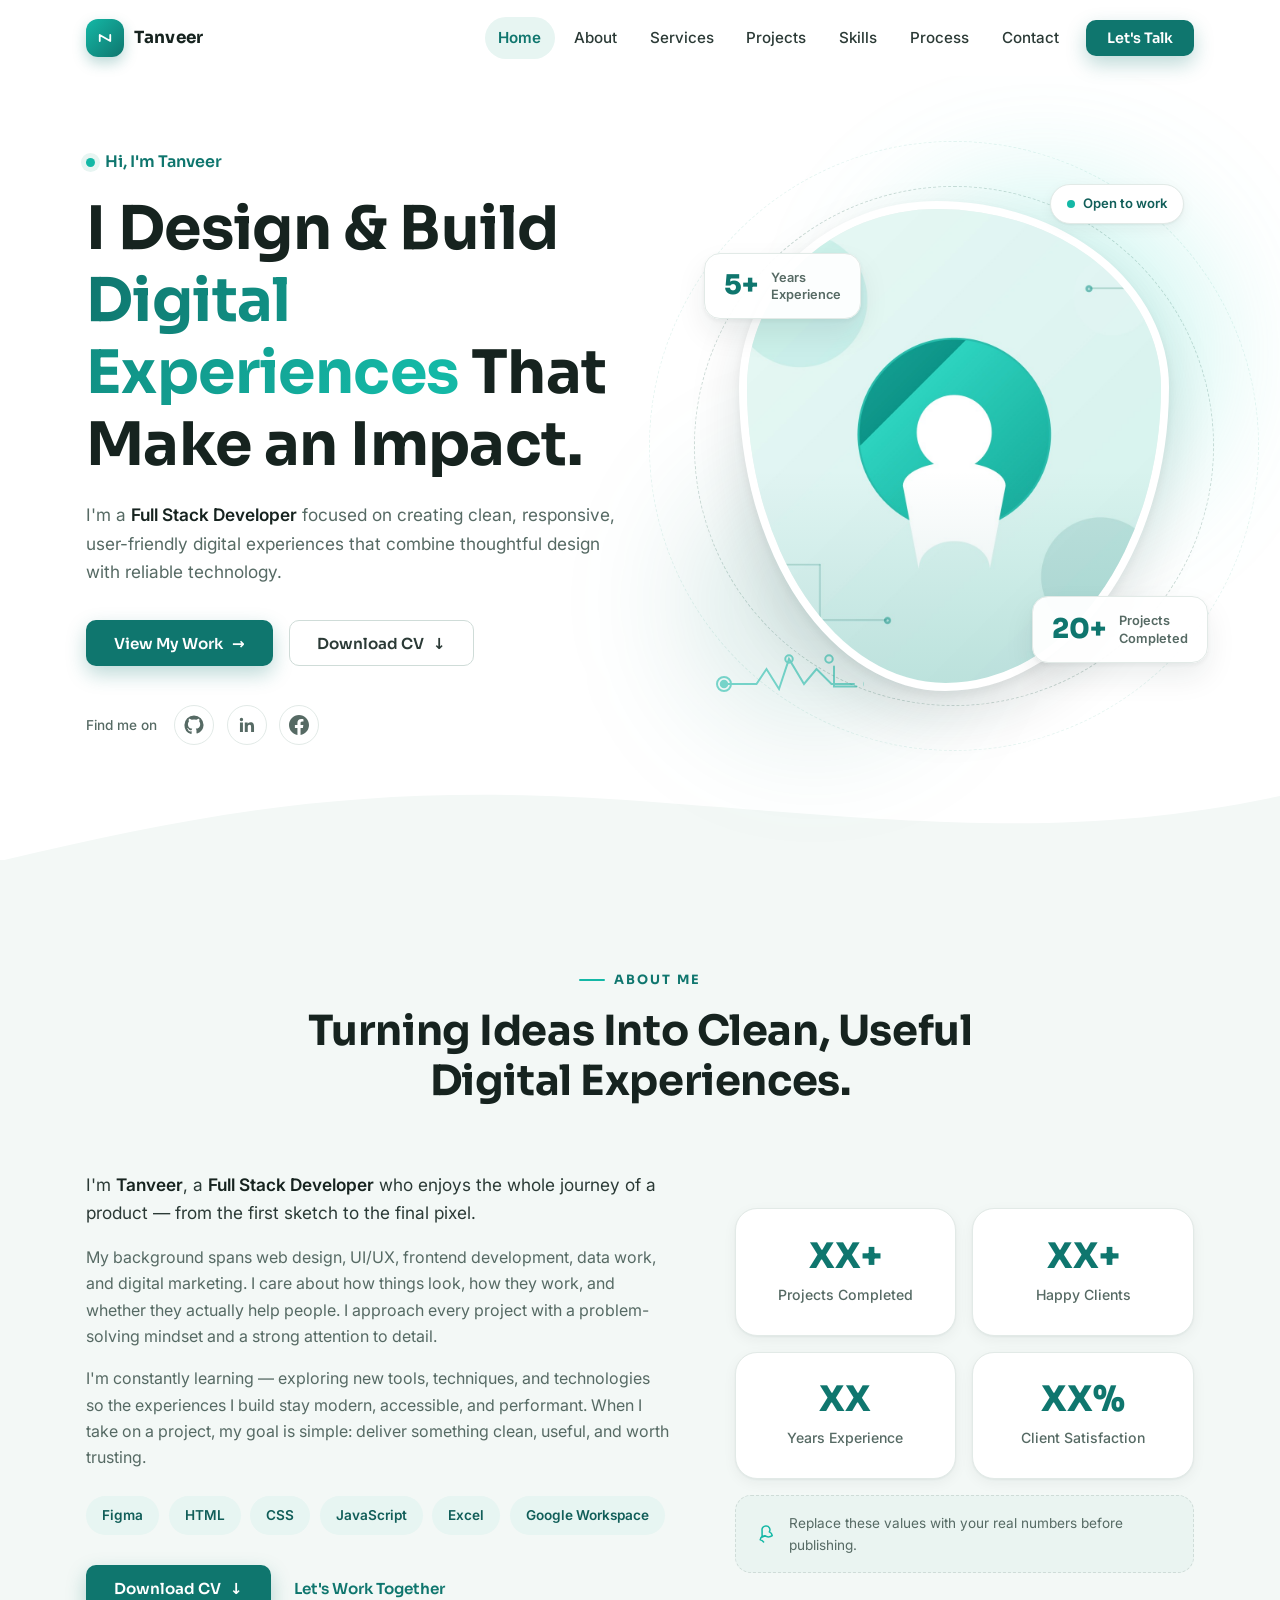
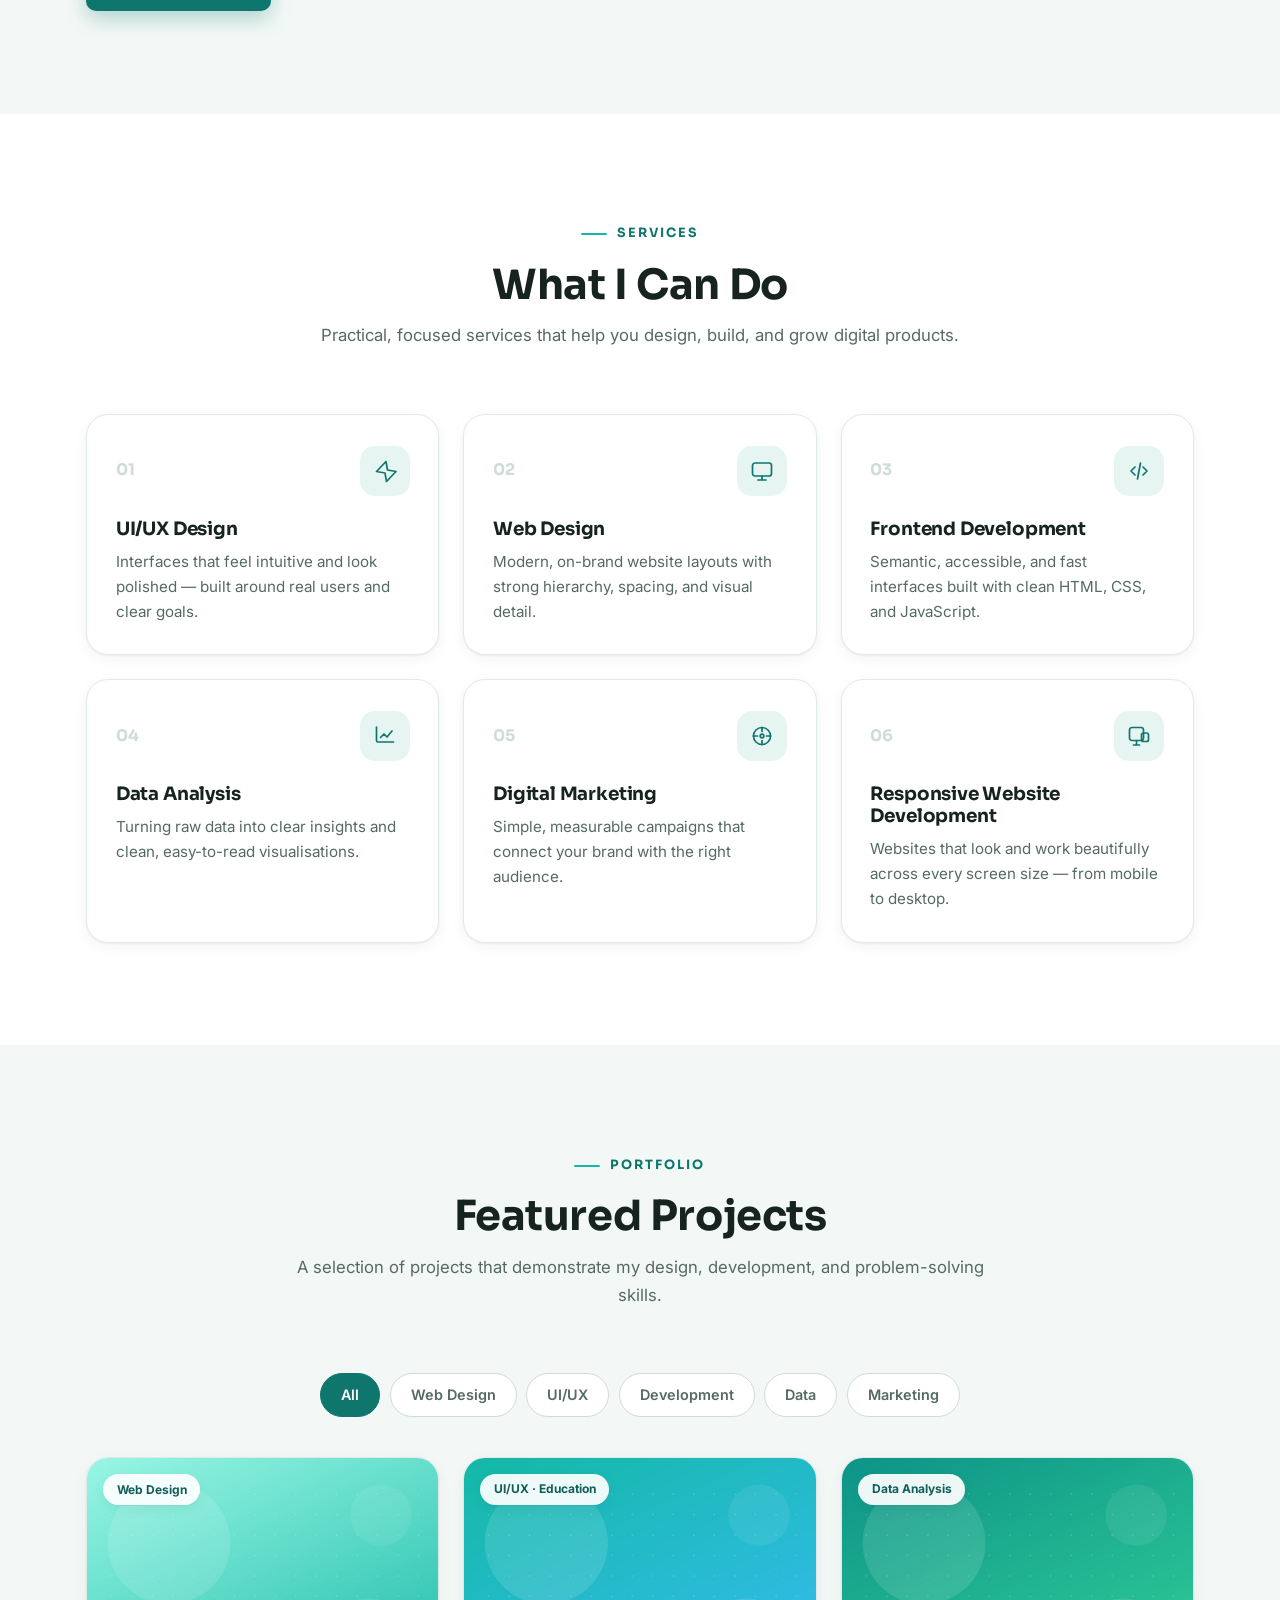
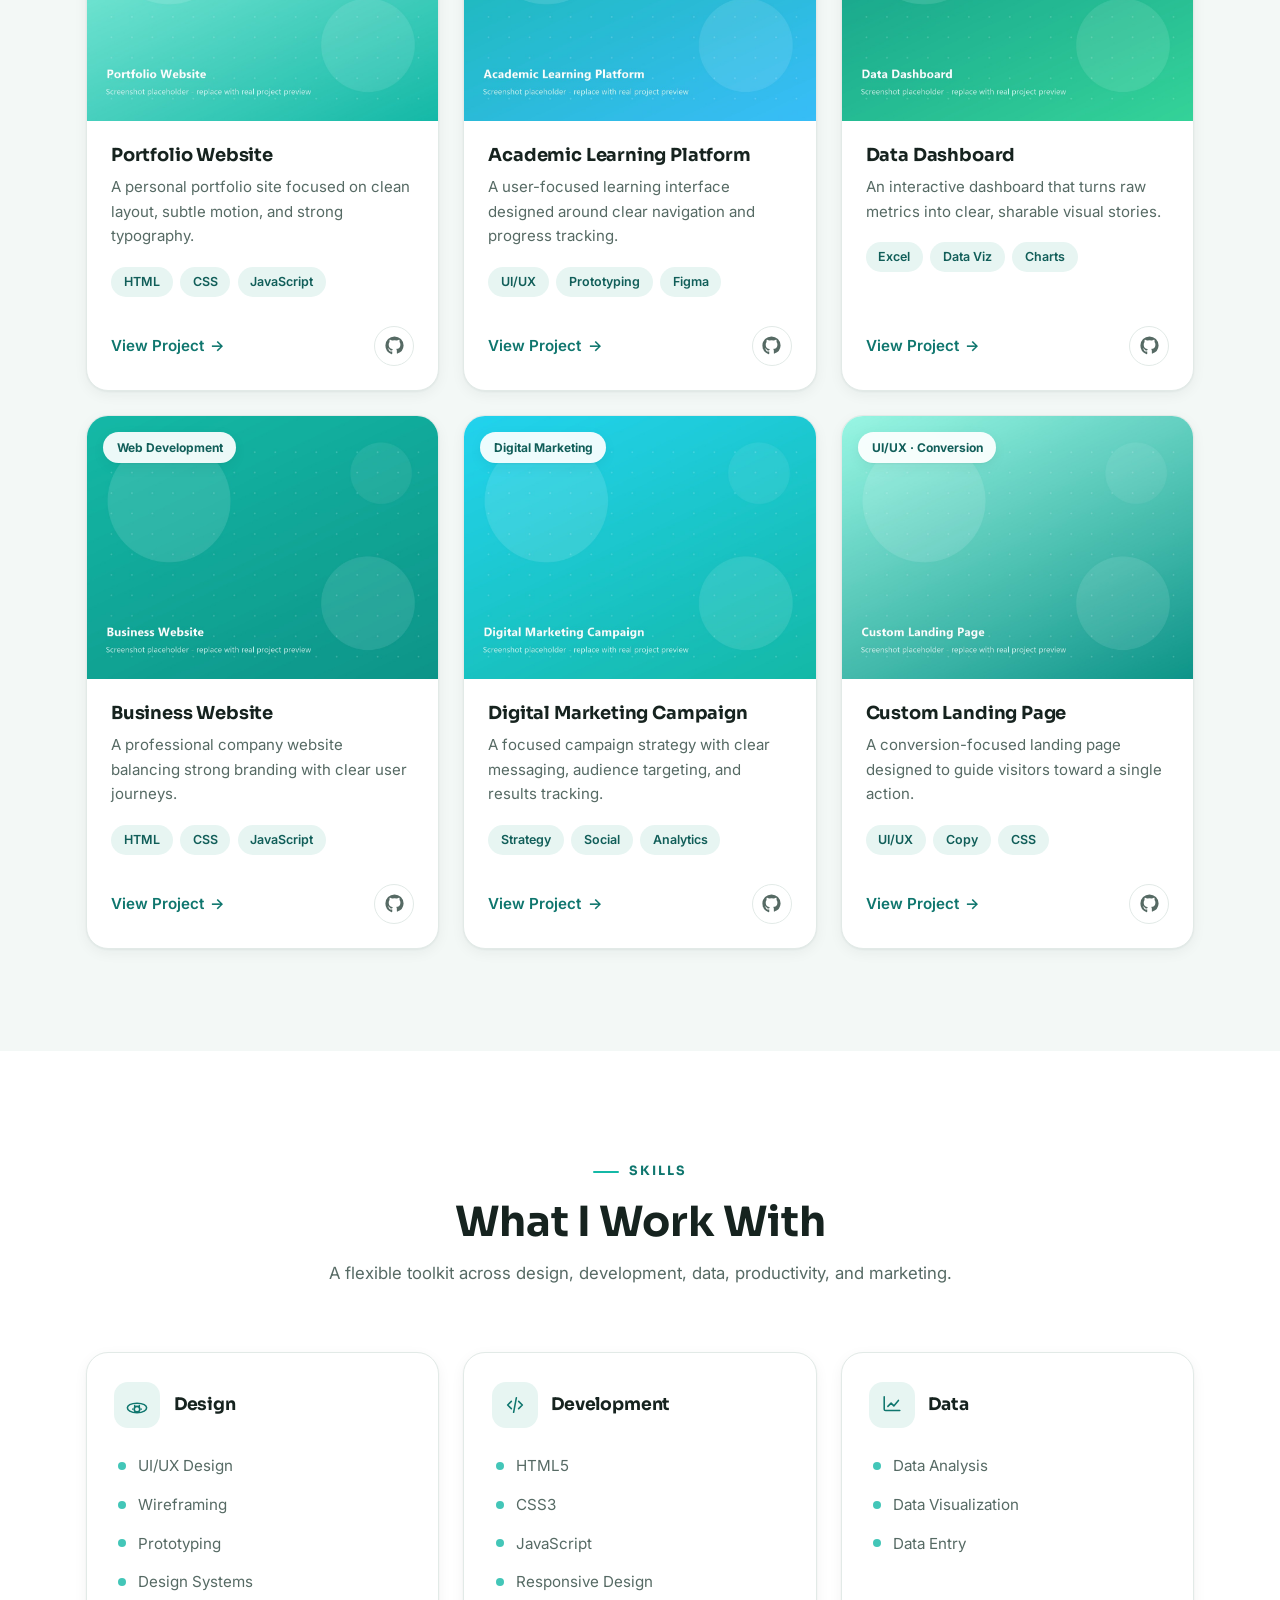
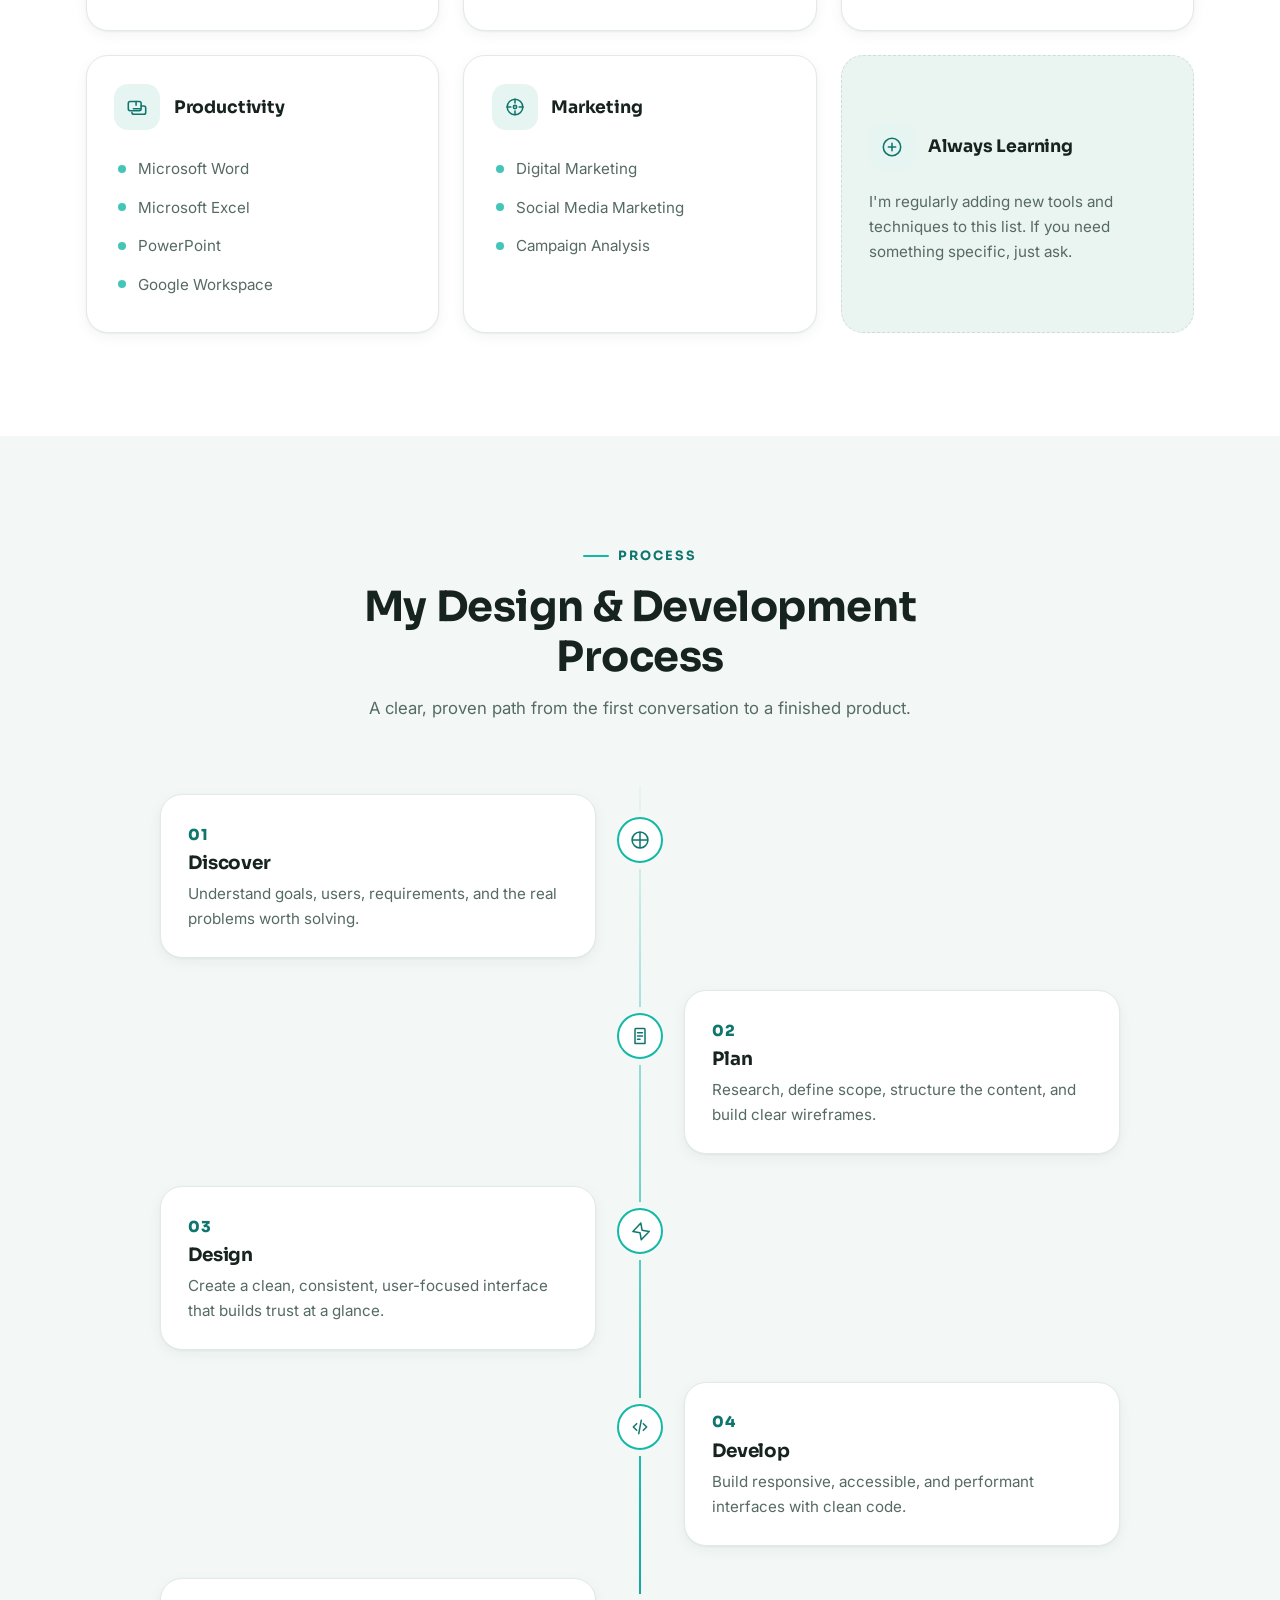
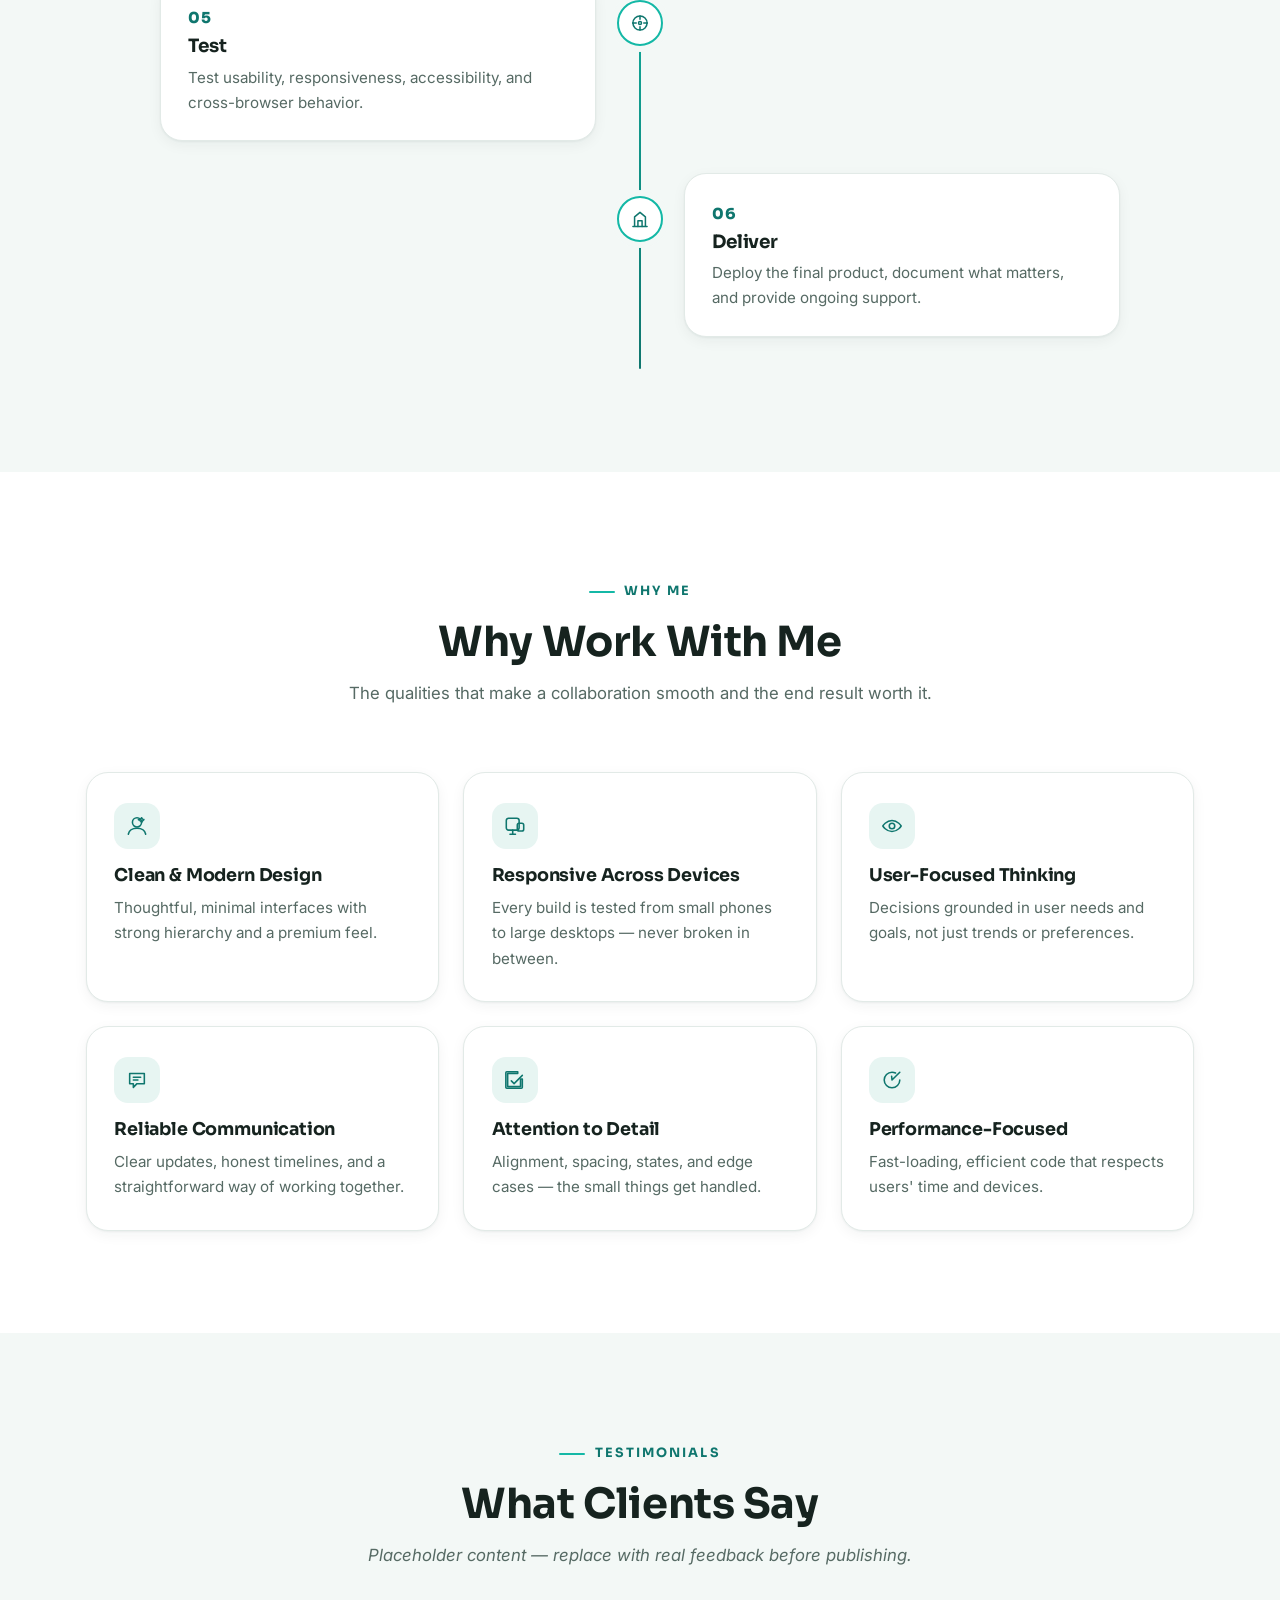
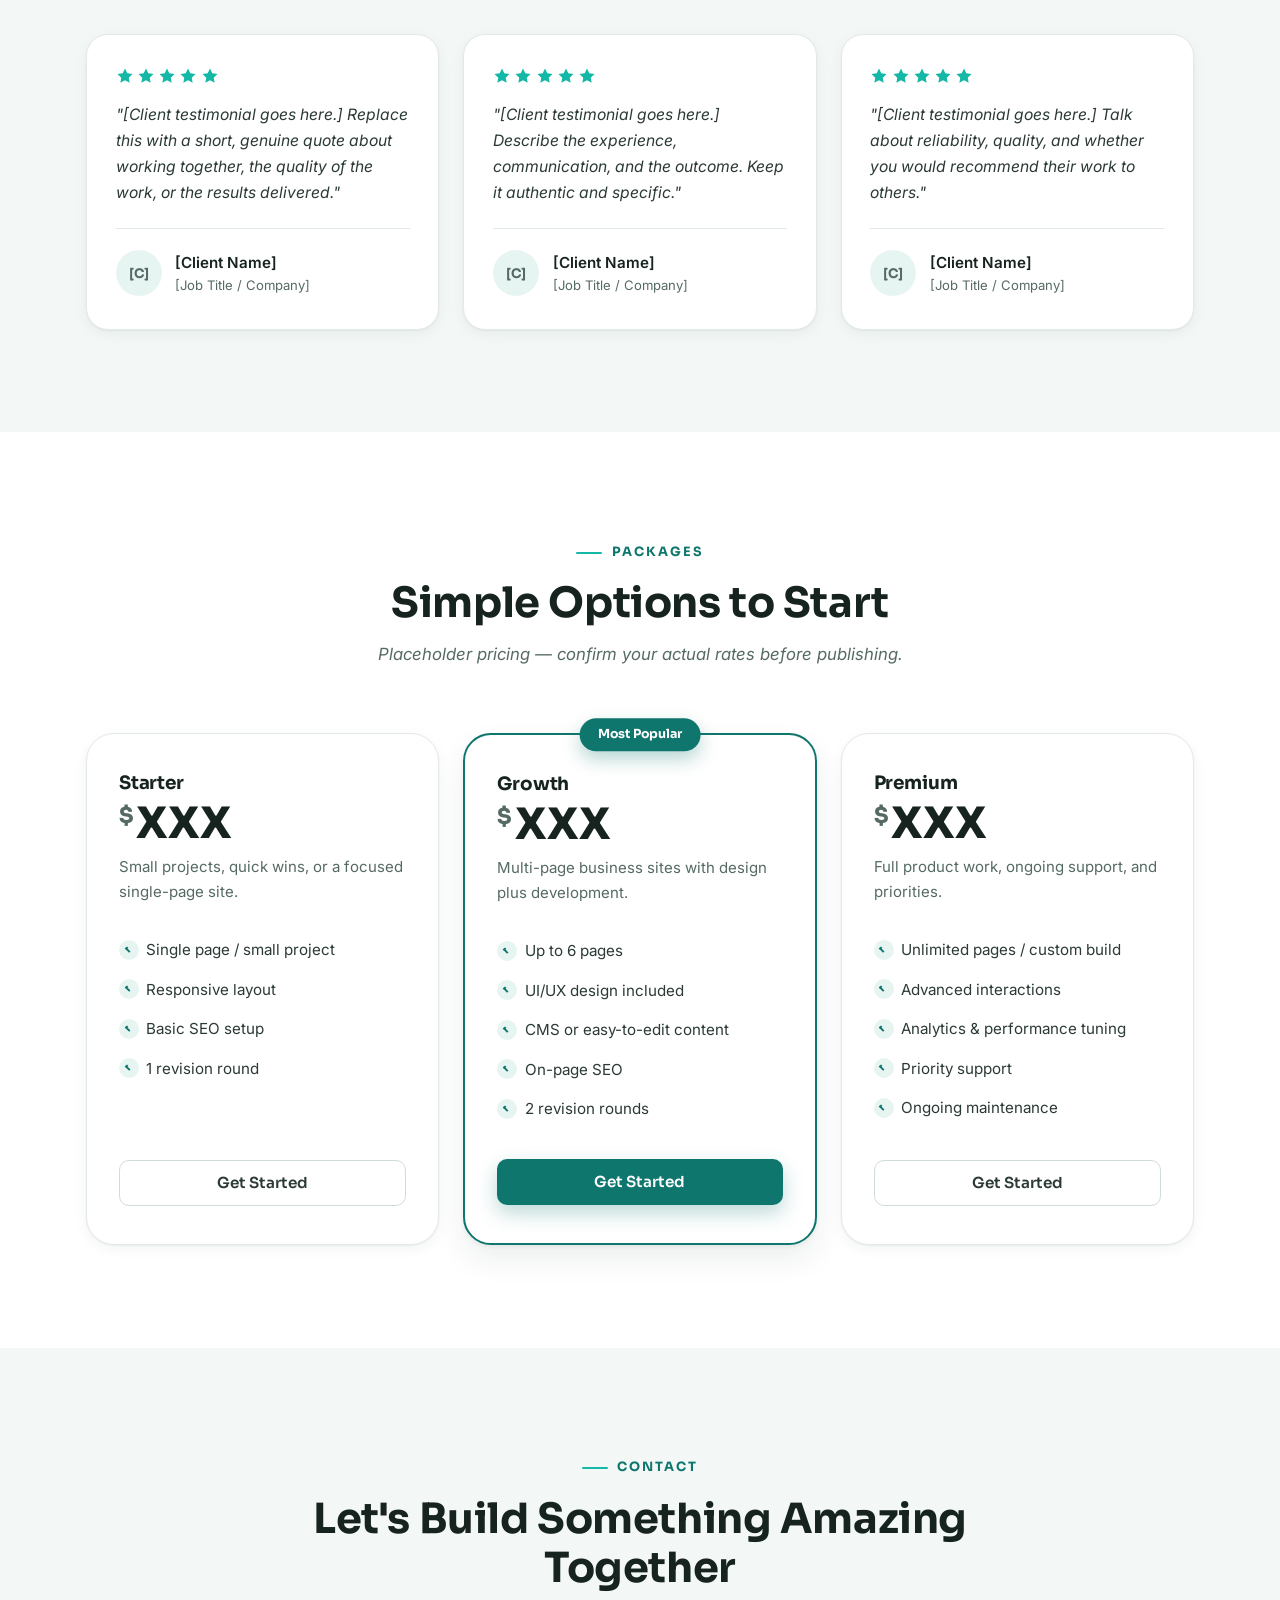
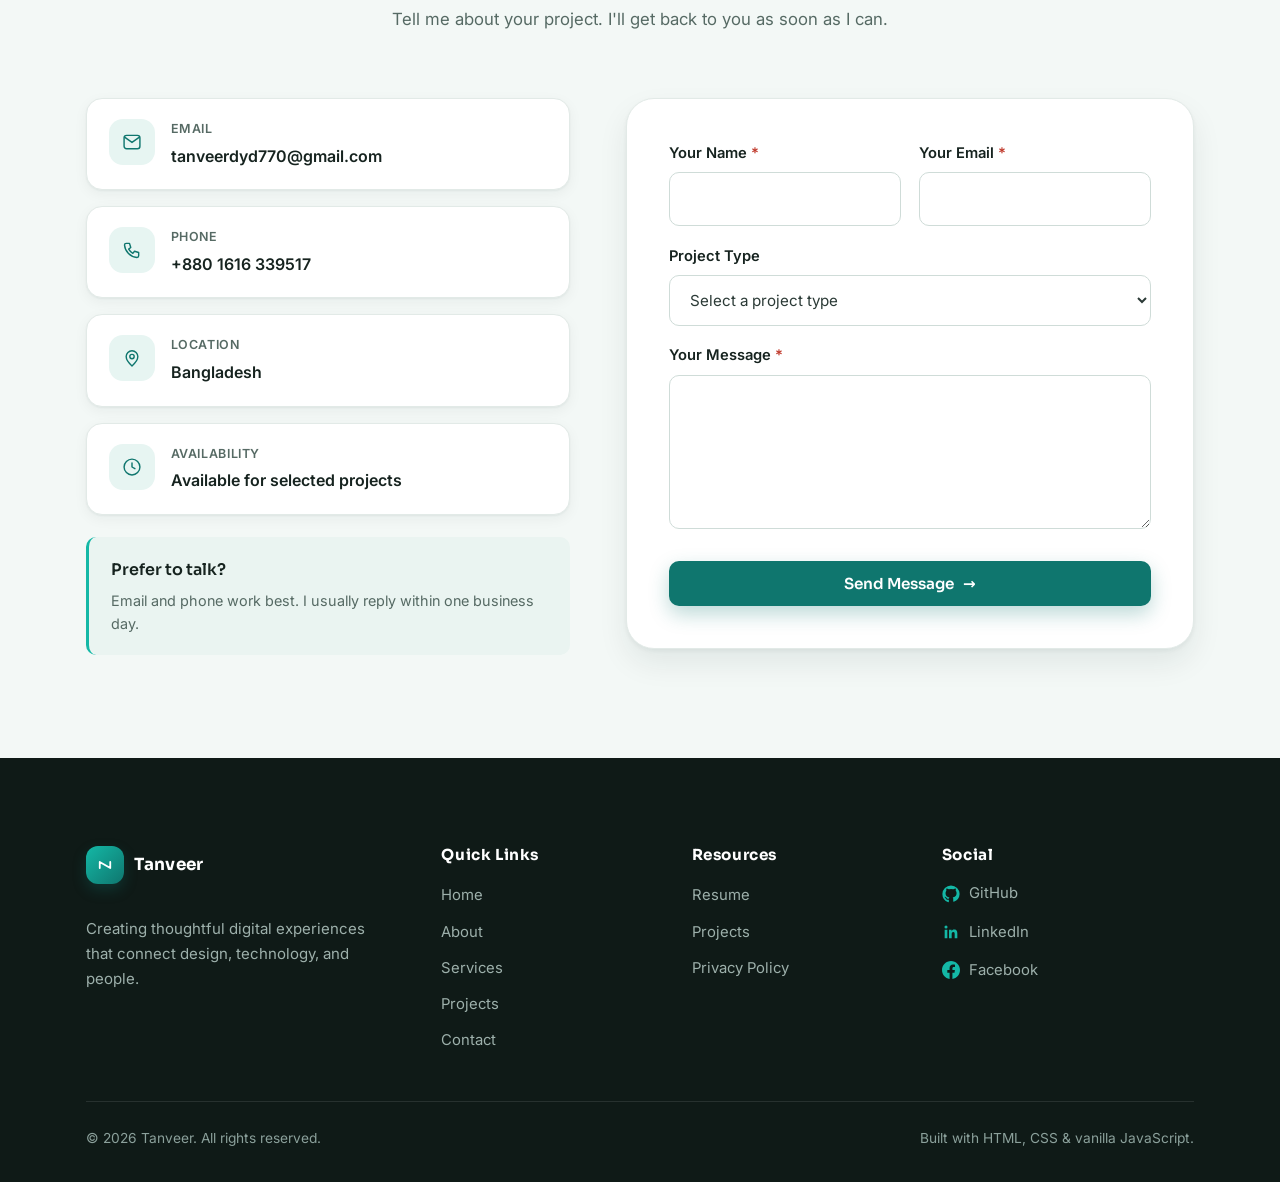
==== commit 5f6dcb31: "Customize portfolio: Tanveer - Full Stack Developer, contact info, social links, CV filename" ====
--- a/index.html
+++ b/index.html
@@ -3,18 +3,18 @@
 <head>
   <meta charset="UTF-8">
   <meta name="viewport" content="width=device-width, initial-scale=1.0">
-  <title>[YOUR NAME] — [YOUR ROLE] | Portfolio</title>
-  <meta name="description" content="Portfolio of [YOUR NAME], a [YOUR ROLE] focused on web design, UI/UX, web development, data analysis, and digital marketing.">
+  <title>Tanveer — Full Stack Developer | Portfolio</title>
+  <meta name="description" content="Portfolio of Tanveer, a Full Stack Developer focused on web design, UI/UX, web development, data analysis, and digital marketing.">
   <meta name="robots" content="index, follow">
-  <meta name="author" content="[YOUR NAME]">
+  <meta name="author" content="Tanveer">
   <meta name="theme-color" content="#0ea5a4">
 
   <!-- Open Graph -->
   <meta property="og:type" content="website">
-  <meta property="og:title" content="[YOUR NAME] — [YOUR ROLE] | Portfolio">
+  <meta property="og:title" content="Tanveer — Full Stack Developer | Portfolio">
   <meta property="og:description" content="Creating clean, responsive, user-friendly digital experiences that combine thoughtful design with reliable technology.">
   <meta property="og:image" content="assets/images/profile.jpg">
-  <meta property="og:url" content="https://[YOUR-DOMAIN].com">
+  <meta property="og:url" content="">
   <meta name="twitter:card" content="summary_large_image">
 
   <link rel="icon" type="image/svg+xml" href="assets/icons/favicon.svg">
@@ -32,11 +32,11 @@
   <!-- ============ HEADER / NAVIGATION ============ -->
   <header class="site-header" id="siteHeader">
     <div class="container nav">
-      <a class="brand" href="#home" aria-label="[YOUR NAME] - back to top">
+      <a class="brand" href="#home" aria-label="Tanveer - back to top">
         <span class="brand-mark" aria-hidden="true">
           <svg viewBox="0 0 24 24" width="18" height="18" fill="none" stroke="currentColor" stroke-width="2.4" stroke-linecap="round" stroke-linejoin="round"><path d="M5 16V8l14 8V8"/></svg>
         </span>
-        <span class="brand-name">[YOUR&nbsp;NAME]</span>
+        <span class="brand-name">Tanveer</span>
       </a>
 
       <nav class="nav-menu" id="navMenu" aria-label="Primary navigation">
@@ -67,35 +67,32 @@
     <section id="home" class="hero" aria-labelledby="heroTitle">
       <div class="container hero-grid">
         <div class="hero-content">
-          <p class="hero-greeting reveal" data-delay="60ms"><span class="dot" aria-hidden="true"></span> Hi, I'm [YOUR NAME]</p>
+          <p class="hero-greeting reveal" data-delay="60ms"><span class="dot" aria-hidden="true"></span> Hi, I'm Tanveer</p>
           <h1 class="hero-title reveal" id="heroTitle" data-delay="140ms">
             I Design &amp; Build <span class="accent">Digital Experiences</span> That Make an Impact.
           </h1>
           <p class="hero-sub reveal" data-delay="220ms">
-            I'm a <strong>[YOUR ROLE]</strong> focused on creating clean, responsive, user-friendly digital
+            I'm a <strong>Full Stack Developer</strong> focused on creating clean, responsive, user-friendly digital
             experiences that combine thoughtful design with reliable technology.
           </p>
 
           <div class="hero-actions reveal" data-delay="300ms">
             <a class="btn btn--primary" href="#projects">View My Work <span class="btn-arrow" aria-hidden="true">&rarr;</span></a>
-            <a class="btn btn--outline" href="assets/resume/YOUR-NAME-CV.pdf" download="[YOUR-NAME]-CV.pdf">
+            <a class="btn btn--outline" href="assets/resume/Tanveer-CV.pdf" download="Tanveer-CV.pdf">
               Download CV <span class="btn-arrow" aria-hidden="true">&darr;</span>
             </a>
           </div>
 
           <div class="hero-social reveal" data-delay="380ms">
             <span class="hero-social-label">Find me on</span>
-            <a href="https://github.com/[YOUR-GITHUB]" aria-label="GitHub profile" rel="noopener">
+            <a href="https://github.com/Tanveer-dev770" aria-label="GitHub profile" rel="noopener">
               <svg viewBox="0 0 24 24" width="20" height="20" fill="currentColor" aria-hidden="true"><path d="M12 .5A11.5 11.5 0 0 0 .5 12a11.5 11.5 0 0 0 7.86 10.9c.58.11.79-.25.79-.56v-2.76c-3.2.7-3.87-1.36-3.87-1.36-.53-1.33-1.28-1.69-1.28-1.69-1.05-.71.08-.7.08-.7 1.16.08 1.77 1.19 1.77 1.19 1.03 1.77 2.7 1.26 3.36.96.1-.75.4-1.26.73-1.55-2.55-.29-5.23-1.28-5.23-5.68 0-1.25.45-2.28 1.19-3.09-.12-.29-.52-1.46.11-3.05 0 0 .97-.31 3.18 1.18a11 11 0 0 1 5.79 0c2.2-1.49 3.17-1.18 3.17-1.18.63 1.59.23 2.76.11 3.05.74.81 1.19 1.84 1.19 3.09 0 4.41-2.69 5.38-5.25 5.67.41.35.77 1.05.77 2.12v3.15c0 .31.21.67.8.56A11.5 11.5 0 0 0 23.5 12 11.5 11.5 0 0 0 12 .5Z"/></svg>
-            </a>
-            <a href="https://linkedin.com/in/[YOUR-LINKEDIN]" aria-label="LinkedIn profile" rel="noopener">
+</a>
+            <a href="https://linkedin.com/in/utanveer770" aria-label="LinkedIn profile" rel="noopener">
               <svg viewBox="0 0 24 24" width="20" height="20" fill="currentColor" aria-hidden="true"><path d="M20.45 20.45h-3.55v-5.57c0-1.33-.03-3.04-1.85-3.04-1.86 0-2.14 1.45-2.14 2.94v5.67H9.35V9h3.41v1.56h.05c.47-.9 1.63-1.85 3.36-1.85 3.6 0 4.27 2.37 4.27 5.45v6.3ZM5.34 7.43a2.06 2.06 0 1 1 0-4.12 2.06 2.06 0 0 1 0 4.12ZM7.12 20.45H3.55V9h3.57v11.45Z"/></svg>
             </a>
-            <a href="https://facebook.com/[YOUR-FACEBOOK]" aria-label="Facebook profile" rel="noopener">
+            <a href="https://facebook.com/utanveer770" aria-label="Facebook profile" rel="noopener">
               <svg viewBox="0 0 24 24" width="20" height="20" fill="currentColor" aria-hidden="true"><path d="M24 12.07C24 5.4 18.63 0 12 0S0 5.4 0 12.07C0 18.1 4.39 23.09 10.13 24v-8.44H7.08v-3.49h3.04V9.41c0-3.02 1.8-4.7 4.54-4.7 1.31 0 2.68.24 2.68.24v2.97h-1.5c-1.5 0-1.96.93-1.96 1.89v2.26h3.32l-.53 3.49h-2.8V24C19.62 23.09 24 18.1 24 12.07Z"/></svg>
-            </a>
-            <a href="https://instagram.com/[YOUR-INSTAGRAM]" aria-label="Instagram profile" rel="noopener">
-              <svg viewBox="0 0 24 24" width="20" height="20" fill="currentColor" aria-hidden="true"><path d="M12 2.16c3.2 0 3.58.01 4.85.07 3.25.15 4.77 1.69 4.92 4.92.06 1.27.07 1.65.07 4.85s-.01 3.58-.07 4.85c-.15 3.23-1.66 4.77-4.92 4.92-1.27.06-1.64.07-4.85.07s-3.58-.01-4.85-.07c-3.26-.15-4.77-1.7-4.92-4.92C2.17 15.58 2.16 15.2 2.16 12s.01-3.58.07-4.85C2.38 3.92 3.9 2.38 7.15 2.23 8.42 2.17 8.8 2.16 12 2.16ZM12 0C8.74 0 8.33.01 7.05.07c-3.94.18-6.18 2.42-6.36 6.36C.63 7.71.62 8.12.62 11.37c0 3.25.01 3.66.07 4.94.18 3.94 2.42 6.18 6.36 6.36 1.28.06 1.69.07 4.95.07 3.25 0 3.66-.01 4.94-.07 3.94-.18 6.18-2.42 6.36-6.36.06-1.28.07-1.69.07-4.94 0-3.25-.01-3.66-.07-4.94-.18-3.94-2.42-6.18-6.36-6.36A53 53 0 0 0 12 0Zm0 5.84A6.16 6.16 0 1 0 18.16 12 6.16 6.16 0 0 0 12 5.84Zm0 10.15A4 4 0 1 1 16 12a4 4 0 0 1-4 3.99ZM19.85 5.6a1.44 1.44 0 1 1-2.88 0 1.44 1.44 0 0 1 2.88 0Z"/></svg>
             </a>
           </div>
         </div>
@@ -107,7 +104,7 @@
           <div class="hero-blob hero-blob--b" aria-hidden="true"></div>
 
           <div class="hero-frame">
-            <img class="hero-img" src="assets/images/profile.jpg" alt="Portrait of [YOUR NAME], [YOUR ROLE]">
+            <img class="hero-img" src="assets/images/profile.jpg" alt="Portrait of Tanveer, Full Stack Developer">
             <div class="hero-frame-inner" aria-hidden="true"></div>
           </div>
 
@@ -157,7 +154,7 @@
         <div class="about-grid">
           <div class="about-content reveal">
             <p class="lead">
-              I'm <strong>[YOUR NAME]</strong>, a <strong>[YOUR ROLE]</strong> who enjoys the whole journey of a
+              I'm <strong>Tanveer</strong>, a <strong>Full Stack Developer</strong> who enjoys the whole journey of a
               product — from the first sketch to the final pixel.
             </p>
             <p>
@@ -177,7 +174,7 @@
             </div>
 
             <div class="about-actions">
-              <a class="btn btn--primary" href="assets/resume/YOUR-NAME-CV.pdf" download="[YOUR-NAME]-CV.pdf">
+              <a class="btn btn--primary" href="assets/resume/Tanveer-CV.pdf" download="Tanveer-CV.pdf">
                 Download CV <span class="btn-arrow" aria-hidden="true">&darr;</span>
               </a>
               <a class="btn btn--ghost" href="#contact">Let's Work Together</a>
@@ -310,7 +307,7 @@
                 </ul>
                 <div class="project-actions">
                   <button class="project-link" type="button" data-project="p1">View Project <span aria-hidden="true">&rarr;</span></button>
-                  <a class="project-icon-link" href="https://github.com/[YOUR-GITHUB]" aria-label="View Portfolio Website on GitHub" rel="noopener">
+                  <a class="project-icon-link" href="https://github.com/Tanveer-dev770" aria-label="View Portfolio Website on GitHub" rel="noopener">
                     <svg viewBox="0 0 24 24" width="19" height="19" fill="currentColor" aria-hidden="true"><path d="M12 .5A11.5 11.5 0 0 0 .5 12a11.5 11.5 0 0 0 7.86 10.9c.58.11.79-.25.79-.56v-2.76c-3.2.7-3.87-1.36-3.87-1.36-.53-1.33-1.28-1.69-1.28-1.69-1.05-.71.08-.7.08-.7 1.16.08 1.77 1.19 1.77 1.19 1.03 1.77 2.7 1.26 3.36.96.1-.75.4-1.26.73-1.55-2.55-.29-5.23-1.28-5.23-5.68 0-1.25.45-2.28 1.19-3.09-.12-.29-.52-1.46.11-3.05 0 0 .97-.31 3.18 1.18a11 11 0 0 1 5.79 0c2.2-1.49 3.17-1.18 3.17-1.18.63 1.59.23 2.76.11 3.05.74.81 1.19 1.84 1.19 3.09 0 4.41-2.69 5.38-5.25 5.67.41.35.77 1.05.77 2.12v3.15c0 .31.21.67.8.56A11.5 11.5 0 0 0 23.5 12 11.5 11.5 0 0 0 12 .5Z"/></svg>
                   </a>
                 </div>
@@ -332,7 +329,7 @@
                 </ul>
                 <div class="project-actions">
                   <button class="project-link" type="button" data-project="p2">View Project <span aria-hidden="true">&rarr;</span></button>
-                  <a class="project-icon-link" href="https://github.com/[YOUR-GITHUB]" aria-label="View Academic Learning Platform on GitHub" rel="noopener">
+                  <a class="project-icon-link" href="https://github.com/Tanveer-dev770" aria-label="View Academic Learning Platform on GitHub" rel="noopener">
                     <svg viewBox="0 0 24 24" width="19" height="19" fill="currentColor" aria-hidden="true"><path d="M12 .5A11.5 11.5 0 0 0 .5 12a11.5 11.5 0 0 0 7.86 10.9c.58.11.79-.25.79-.56v-2.76c-3.2.7-3.87-1.36-3.87-1.36-.53-1.33-1.28-1.69-1.28-1.69-1.05-.71.08-.7.08-.7 1.16.08 1.77 1.19 1.77 1.19 1.03 1.77 2.7 1.26 3.36.96.1-.75.4-1.26.73-1.55-2.55-.29-5.23-1.28-5.23-5.68 0-1.25.45-2.28 1.19-3.09-.12-.29-.52-1.46.11-3.05 0 0 .97-.31 3.18 1.18a11 11 0 0 1 5.79 0c2.2-1.49 3.17-1.18 3.17-1.18.63 1.59.23 2.76.11 3.05.74.81 1.19 1.84 1.19 3.09 0 4.41-2.69 5.38-5.25 5.67.41.35.77 1.05.77 2.12v3.15c0 .31.21.67.8.56A11.5 11.5 0 0 0 23.5 12 11.5 11.5 0 0 0 12 .5Z"/></svg>
                   </a>
                 </div>
@@ -354,7 +351,7 @@
                 </ul>
                 <div class="project-actions">
                   <button class="project-link" type="button" data-project="p3">View Project <span aria-hidden="true">&rarr;</span></button>
-                  <a class="project-icon-link" href="https://github.com/[YOUR-GITHUB]" aria-label="View Data Dashboard on GitHub" rel="noopener">
+                  <a class="project-icon-link" href="https://github.com/Tanveer-dev770" aria-label="View Data Dashboard on GitHub" rel="noopener">
                     <svg viewBox="0 0 24 24" width="19" height="19" fill="currentColor" aria-hidden="true"><path d="M12 .5A11.5 11.5 0 0 0 .5 12a11.5 11.5 0 0 0 7.86 10.9c.58.11.79-.25.79-.56v-2.76c-3.2.7-3.87-1.36-3.87-1.36-.53-1.33-1.28-1.69-1.28-1.69-1.05-.71.08-.7.08-.7 1.16.08 1.77 1.19 1.77 1.19 1.03 1.77 2.7 1.26 3.36.96.1-.75.4-1.26.73-1.55-2.55-.29-5.23-1.28-5.23-5.68 0-1.25.45-2.28 1.19-3.09-.12-.29-.52-1.46.11-3.05 0 0 .97-.31 3.18 1.18a11 11 0 0 1 5.79 0c2.2-1.49 3.17-1.18 3.17-1.18.63 1.59.23 2.76.11 3.05.74.81 1.19 1.84 1.19 3.09 0 4.41-2.69 5.38-5.25 5.67.41.35.77 1.05.77 2.12v3.15c0 .31.21.67.8.56A11.5 11.5 0 0 0 23.5 12 11.5 11.5 0 0 0 12 .5Z"/></svg>
                   </a>
                 </div>
@@ -376,7 +373,7 @@
                 </ul>
                 <div class="project-actions">
                   <button class="project-link" type="button" data-project="p4">View Project <span aria-hidden="true">&rarr;</span></button>
-                  <a class="project-icon-link" href="https://github.com/[YOUR-GITHUB]" aria-label="View Business Website on GitHub" rel="noopener">
+                  <a class="project-icon-link" href="https://github.com/Tanveer-dev770" aria-label="View Business Website on GitHub" rel="noopener">
                     <svg viewBox="0 0 24 24" width="19" height="19" fill="currentColor" aria-hidden="true"><path d="M12 .5A11.5 11.5 0 0 0 .5 12a11.5 11.5 0 0 0 7.86 10.9c.58.11.79-.25.79-.56v-2.76c-3.2.7-3.87-1.36-3.87-1.36-.53-1.33-1.28-1.69-1.28-1.69-1.05-.71.08-.7.08-.7 1.16.08 1.77 1.19 1.77 1.19 1.03 1.77 2.7 1.26 3.36.96.1-.75.4-1.26.73-1.55-2.55-.29-5.23-1.28-5.23-5.68 0-1.25.45-2.28 1.19-3.09-.12-.29-.52-1.46.11-3.05 0 0 .97-.31 3.18 1.18a11 11 0 0 1 5.79 0c2.2-1.49 3.17-1.18 3.17-1.18.63 1.59.23 2.76.11 3.05.74.81 1.19 1.84 1.19 3.09 0 4.41-2.69 5.38-5.25 5.67.41.35.77 1.05.77 2.12v3.15c0 .31.21.67.8.56A11.5 11.5 0 0 0 23.5 12 11.5 11.5 0 0 0 12 .5Z"/></svg>
                   </a>
                 </div>
@@ -398,7 +395,7 @@
                 </ul>
                 <div class="project-actions">
                   <button class="project-link" type="button" data-project="p5">View Project <span aria-hidden="true">&rarr;</span></button>
-                  <a class="project-icon-link" href="https://github.com/[YOUR-GITHUB]" aria-label="View Digital Marketing Campaign on GitHub" rel="noopener">
+                  <a class="project-icon-link" href="https://github.com/Tanveer-dev770" aria-label="View Digital Marketing Campaign on GitHub" rel="noopener">
                     <svg viewBox="0 0 24 24" width="19" height="19" fill="currentColor" aria-hidden="true"><path d="M12 .5A11.5 11.5 0 0 0 .5 12a11.5 11.5 0 0 0 7.86 10.9c.58.11.79-.25.79-.56v-2.76c-3.2.7-3.87-1.36-3.87-1.36-.53-1.33-1.28-1.69-1.28-1.69-1.05-.71.08-.7.08-.7 1.16.08 1.77 1.19 1.77 1.19 1.03 1.77 2.7 1.26 3.36.96.1-.75.4-1.26.73-1.55-2.55-.29-5.23-1.28-5.23-5.68 0-1.25.45-2.28 1.19-3.09-.12-.29-.52-1.46.11-3.05 0 0 .97-.31 3.18 1.18a11 11 0 0 1 5.79 0c2.2-1.49 3.17-1.18 3.17-1.18.63 1.59.23 2.76.11 3.05.74.81 1.19 1.84 1.19 3.09 0 4.41-2.69 5.38-5.25 5.67.41.35.77 1.05.77 2.12v3.15c0 .31.21.67.8.56A11.5 11.5 0 0 0 23.5 12 11.5 11.5 0 0 0 12 .5Z"/></svg>
                   </a>
                 </div>
@@ -420,7 +417,7 @@
                 </ul>
                 <div class="project-actions">
                   <button class="project-link" type="button" data-project="p6">View Project <span aria-hidden="true">&rarr;</span></button>
-                  <a class="project-icon-link" href="https://github.com/[YOUR-GITHUB]" aria-label="View Custom Landing Page on GitHub" rel="noopener">
+                  <a class="project-icon-link" href="https://github.com/Tanveer-dev770" aria-label="View Custom Landing Page on GitHub" rel="noopener">
                     <svg viewBox="0 0 24 24" width="19" height="19" fill="currentColor" aria-hidden="true"><path d="M12 .5A11.5 11.5 0 0 0 .5 12a11.5 11.5 0 0 0 7.86 10.9c.58.11.79-.25.79-.56v-2.76c-3.2.7-3.87-1.36-3.87-1.36-.53-1.33-1.28-1.69-1.28-1.69-1.05-.71.08-.7.08-.7 1.16.08 1.77 1.19 1.77 1.19 1.03 1.77 2.7 1.26 3.36.96.1-.75.4-1.26.73-1.55-2.55-.29-5.23-1.28-5.23-5.68 0-1.25.45-2.28 1.19-3.09-.12-.29-.52-1.46.11-3.05 0 0 .97-.31 3.18 1.18a11 11 0 0 1 5.79 0c2.2-1.49 3.17-1.18 3.17-1.18.63 1.59.23 2.76.11 3.05.74.81 1.19 1.84 1.19 3.09 0 4.41-2.69 5.38-5.25 5.67.41.35.77 1.05.77 2.12v3.15c0 .31.21.67.8.56A11.5 11.5 0 0 0 23.5 12 11.5 11.5 0 0 0 12 .5Z"/></svg>
                   </a>
                 </div>
@@ -753,14 +750,14 @@
                 <span class="contact-icon" aria-hidden="true"><svg viewBox="0 0 24 24" width="20" height="20" fill="none" stroke="currentColor" stroke-width="1.7" stroke-linecap="round" stroke-linejoin="round"><rect x="2.5" y="4" width="19" height="16" rx="3"/><path d="m3.5 6.5 8.5 6 8.5-6"/></svg></span>
                 <div>
                   <span class="contact-label">Email</span>
-                  <a href="mailto:your@email.com">your@email.com</a>
+                  <a href="mailto:tanveerdyd770@gmail.com">tanveerdyd770@gmail.com</a>
                 </div>
               </li>
               <li>
                 <span class="contact-icon" aria-hidden="true"><svg viewBox="0 0 24 24" width="20" height="20" fill="none" stroke="currentColor" stroke-width="1.7" stroke-linecap="round" stroke-linejoin="round"><path d="M5 4h4l1.5 5L8 11a14 14 0 0 0 5 5l2-2.5 5 1.5v4a2 2 0 0 1-2 2A16.5 16.5 0 0 1 3 6a2 2 0 0 1 2-2Z"/></svg></span>
                 <div>
                   <span class="contact-label">Phone</span>
-                  <a href="tel:+880XXXXXXXXXX">+880 XXX XXXXXXX</a>
+                  <a href="tel:+8801616339517">+880 1616 339517</a>
                 </div>
               </li>
               <li>
@@ -837,11 +834,11 @@
     <div class="container">
       <div class="footer-grid">
         <div class="footer-brand">
-          <a class="brand" href="#home" aria-label="[YOUR NAME] - back to top">
+          <a class="brand" href="#home" aria-label="Tanveer - back to top">
             <span class="brand-mark" aria-hidden="true">
               <svg viewBox="0 0 24 24" width="18" height="18" fill="none" stroke="currentColor" stroke-width="2.4" stroke-linecap="round" stroke-linejoin="round"><path d="M5 16V8l14 8V8"/></svg>
             </span>
-            <span class="brand-name">[YOUR&nbsp;NAME]</span>
+            <span class="brand-name">Tanveer</span>
           </a>
           <p>Creating thoughtful digital experiences that connect design, technology, and people.</p>
         </div>
@@ -860,25 +857,24 @@
         <nav class="footer-col" aria-label="Resources">
           <h3>Resources</h3>
           <ul>
-            <li><a href="assets/resume/YOUR-NAME-CV.pdf" download="[YOUR-NAME]-CV.pdf">Resume</a></li>
+            <li><a href="assets/resume/Tanveer-CV.pdf" download="Tanveer-CV.pdf">Resume</a></li>
             <li><a href="#projects">Projects</a></li>
             <li><a href="#">Privacy Policy</a></li>
           </ul>
         </nav>
 
-        <div class="footer-col footer-social-col">
+<div class="footer-col footer-social-col">
           <h3>Social</h3>
           <ul class="footer-social">
-            <li><a href="https://github.com/[YOUR-GITHUB]" aria-label="GitHub profile" rel="noopener"><svg viewBox="0 0 24 24" width="18" height="18" fill="currentColor" aria-hidden="true"><path d="M12 .5A11.5 11.5 0 0 0 .5 12a11.5 11.5 0 0 0 7.86 10.9c.58.11.79-.25.79-.56v-2.76c-3.2.7-3.87-1.36-3.87-1.36-.53-1.33-1.28-1.69-1.28-1.69-1.05-.71.08-.7.08-.7 1.16.08 1.77 1.19 1.77 1.19 1.03 1.77 2.7 1.26 3.36.96.1-.75.4-1.26.73-1.55-2.55-.29-5.23-1.28-5.23-5.68 0-1.25.45-2.28 1.19-3.09-.12-.29-.52-1.46.11-3.05 0 0 .97-.31 3.18 1.18a11 11 0 0 1 5.79 0c2.2-1.49 3.17-1.18 3.17-1.18.63 1.59.23 2.76.11 3.05.74.81 1.19 1.84 1.19 3.09 0 4.41-2.69 5.38-5.25 5.67.41.35.77 1.05.77 2.12v3.15c0 .31.21.67.8.56A11.5 11.5 0 0 0 23.5 12 11.5 11.5 0 0 0 12 .5Z"/></svg>GitHub</a></li>
-            <li><a href="https://linkedin.com/in/[YOUR-LINKEDIN]" aria-label="LinkedIn profile" rel="noopener"><svg viewBox="0 0 24 24" width="18" height="18" fill="currentColor" aria-hidden="true"><path d="M20.45 20.45h-3.55v-5.57c0-1.33-.03-3.04-1.85-3.04-1.86 0-2.14 1.45-2.14 2.94v5.67H9.35V9h3.41v1.56h.05c.47-.9 1.63-1.85 3.36-1.85 3.6 0 4.27 2.37 4.27 5.45v6.3ZM5.34 7.43a2.06 2.06 0 1 1 0-4.12 2.06 2.06 0 0 1 0 4.12ZM7.12 20.45H3.55V9h3.57v11.45Z"/></svg>LinkedIn</a></li>
-            <li><a href="https://facebook.com/[YOUR-FACEBOOK]" aria-label="Facebook profile" rel="noopener"><svg viewBox="0 0 24 24" width="18" height="18" fill="currentColor" aria-hidden="true"><path d="M24 12.07C24 5.4 18.63 0 12 0S0 5.4 0 12.07C0 18.1 4.39 23.09 10.13 24v-8.44H7.08v-3.49h3.04V9.41c0-3.02 1.8-4.7 4.54-4.7 1.31 0 2.68.24 2.68.24v2.97h-1.5c-1.5 0-1.96.93-1.96 1.89v2.26h3.32l-.53 3.49h-2.8V24C19.62 23.09 24 18.1 24 12.07Z"/></svg>Facebook</a></li>
-            <li><a href="https://instagram.com/[YOUR-INSTAGRAM]" aria-label="Instagram profile" rel="noopener"><svg viewBox="0 0 24 24" width="18" height="18" fill="currentColor" aria-hidden="true"><path d="M12 2.16c3.2 0 3.58.01 4.85.07 3.25.15 4.77 1.69 4.92 4.92.06 1.27.07 1.65.07 4.85s-.01 3.58-.07 4.85c-.15 3.23-1.66 4.77-4.92 4.92-1.27.06-1.64.07-4.85.07s-3.58-.01-4.85-.07c-3.26-.15-4.77-1.7-4.92-4.92C2.17 15.58 2.16 15.2 2.16 12s.01-3.58.07-4.85C2.38 3.92 3.9 2.38 7.15 2.23 8.42 2.17 8.8 2.16 12 2.16ZM12 0C8.74 0 8.33.01 7.05.07c-3.94.18-6.18 2.42-6.36 6.36C.63 7.71.62 8.12.62 11.37c0 3.25.01 3.66.07 4.94.18 3.94 2.42 6.18 6.36 6.36 1.28.06 1.69.07 4.95.07 3.25 0 3.66-.01 4.94-.07 3.94-.18 6.18-2.42 6.36-6.36.06-1.28.07-1.69.07-4.94 0-3.25-.01-3.66-.07-4.94-.18-3.94-2.42-6.18-6.36-6.36A53 53 0 0 0 12 0Zm0 5.84A6.16 6.16 0 1 0 18.16 12 6.16 6.16 0 0 0 12 5.84Zm0 10.15A4 4 0 1 1 16 12a4 4 0 0 1-4 3.99ZM19.85 5.6a1.44 1.44 0 1 1-2.88 0 1.44 1.44 0 0 1 2.88 0Z"/></svg>Instagram</a></li>
+            <li><a href="https://github.com/Tanveer-dev770" aria-label="GitHub profile" rel="noopener"><svg viewBox="0 0 24 24" width="18" height="18" fill="currentColor" aria-hidden="true"><path d="M12 .5A11.5 11.5 0 0 0 .5 12a11.5 11.5 0 0 0 7.86 10.9c.58.11.79-.25.79-.56v-2.76c-3.2.7-3.87-1.36-3.87-1.36-.53-1.33-1.28-1.69-1.28-1.69-1.05-.71.08-.7.08-.7 1.16.08 1.77 1.19 1.77 1.19 1.03 1.77 2.7 1.26 3.36.96.1-.75.4-1.26.73-1.55-2.55-.29-5.23-1.28-5.23-5.68 0-1.25.45-2.28 1.19-3.09-.12-.29-.52-1.46.11-3.05 0 0 .97-.31 3.18 1.18a11 11 0 0 1 5.79 0c2.2-1.49 3.17-1.18 3.17-1.18.63 1.59.23 2.76.11 3.05.74.81 1.19 1.84 1.19 3.09 0 4.41-2.69 5.38-5.25 5.67.41.35.77 1.05.77 2.12v3.15c0 .31.21.67.8.56A11.5 11.5 0 0 0 23.5 12 11.5 11.5 0 0 0 12 .5Z"/></svg>GitHub</a></li>
+            <li><a href="https://linkedin.com/in/utanveer770" aria-label="LinkedIn profile" rel="noopener"><svg viewBox="0 0 24 24" width="18" height="18" fill="currentColor" aria-hidden="true"><path d="M20.45 20.45h-3.55v-5.57c0-1.33-.03-3.04-1.85-3.04-1.86 0-2.14 1.45-2.14 2.94v5.67H9.35V9h3.41v1.56h.05c.47-.9 1.63-1.85 3.36-1.85 3.6 0 4.27 2.37 4.27 5.45v6.3ZM5.34 7.43a2.06 2.06 0 1 1 0-4.12 2.06 2.06 0 0 1 0 4.12ZM7.12 20.45H3.55V9h3.57v11.45Z"/></svg>LinkedIn</a></li>
+            <li><a href="https://facebook.com/utanveer770" aria-label="Facebook profile" rel="noopener"><svg viewBox="0 0 24 24" width="18" height="18" fill="currentColor" aria-hidden="true"><path d="M24 12.07C24 5.4 18.63 0 12 0S0 5.4 0 12.07C0 18.1 4.39 23.09 10.13 24v-8.44H7.08v-3.49h3.04V9.41c0-3.02 1.8-4.7 4.54-4.7 1.31 0 2.68.24 2.68.24v2.97h-1.5c-1.5 0-1.96.93-1.96 1.89v2.26h3.32l-.53 3.49h-2.8V24C19.62 23.09 24 18.1 24 12.07Z"/></svg>Facebook</a></li>
           </ul>
         </div>
       </div>
 
       <div class="footer-bottom">
-        <p>&copy; 2026 [YOUR NAME]. All rights reserved.</p>
+        <p>&copy; 2026 Tanveer. All rights reserved.</p>
         <p>Built with HTML, CSS &amp; vanilla JavaScript.</p>
       </div>
     </div>
--- a/css/style.css
+++ b/css/style.css
@@ -1,5 +1,5 @@
 /* ==========================================================================
-   [YOUR NAME] — Personal Portfolio
+   Tanveer — Personal Portfolio
    Base stylesheet: design tokens, reset, base, and reusable components.
    ========================================================================== */
 
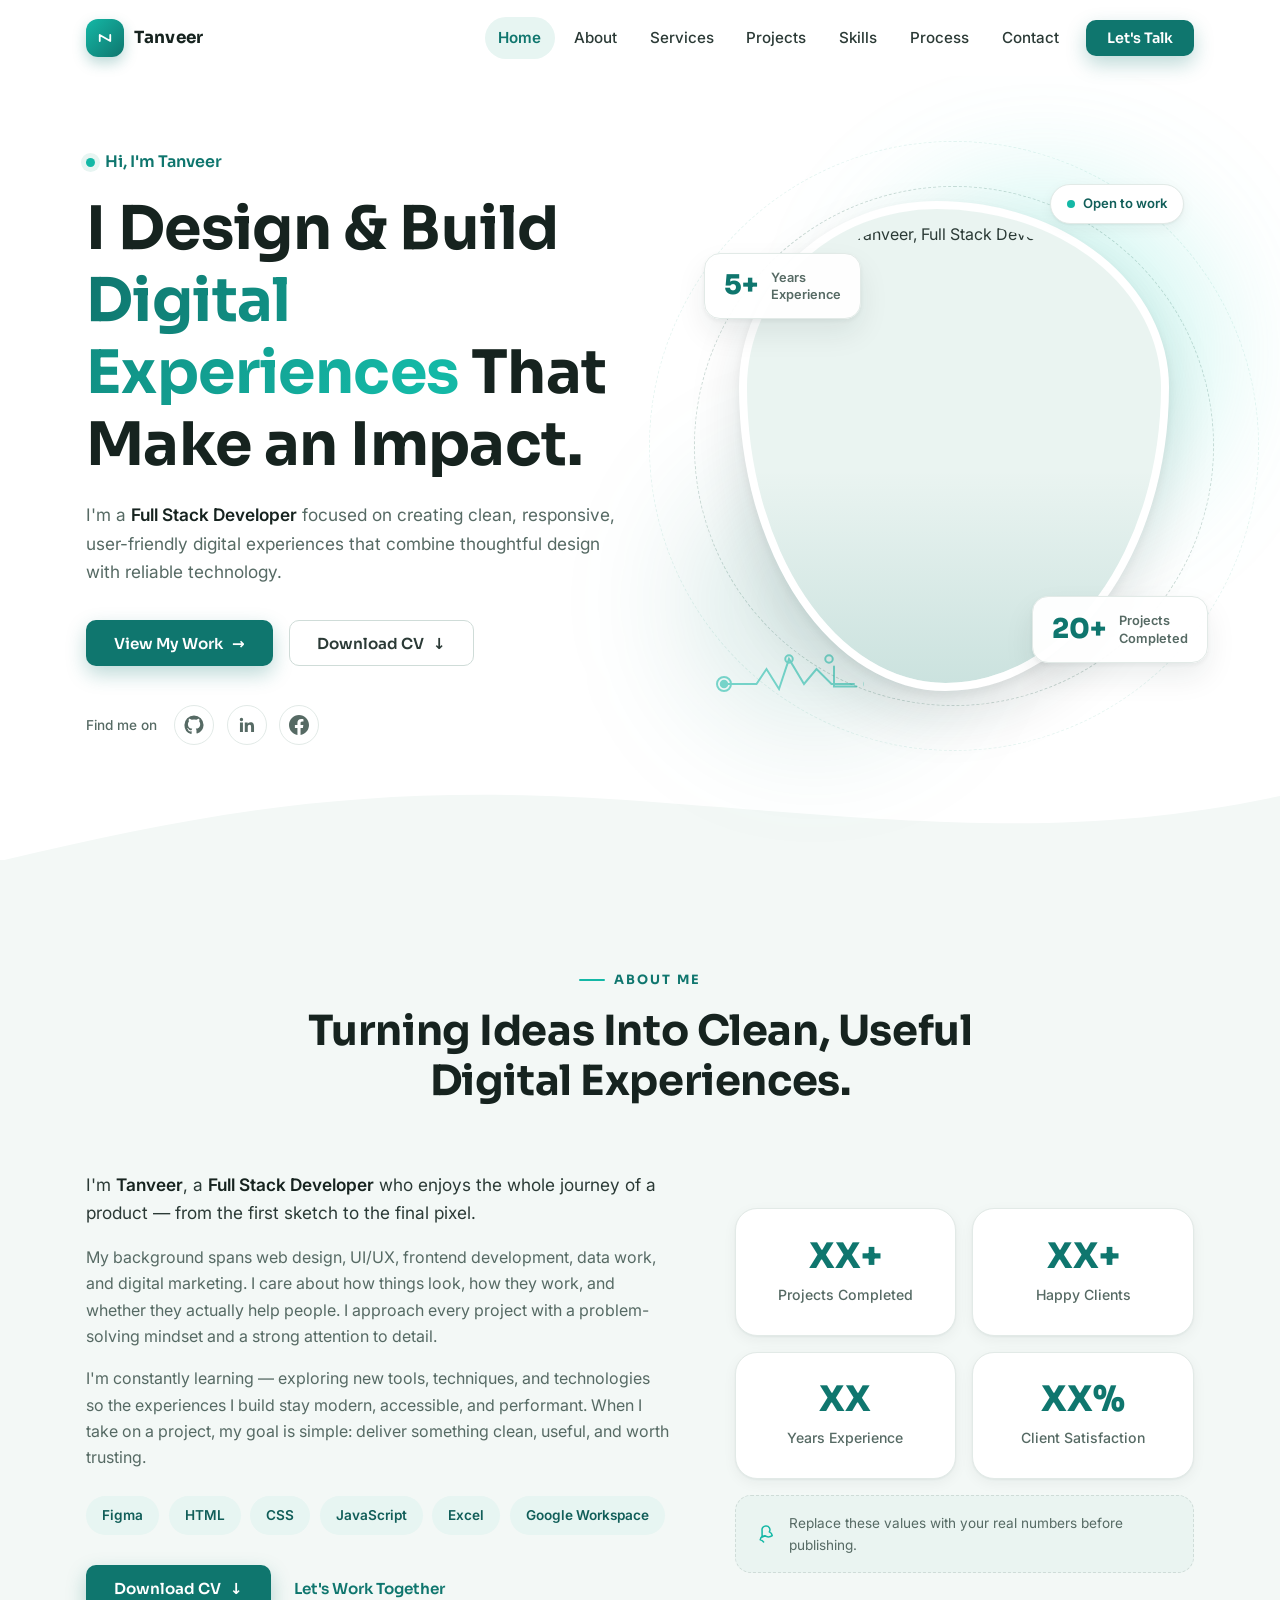
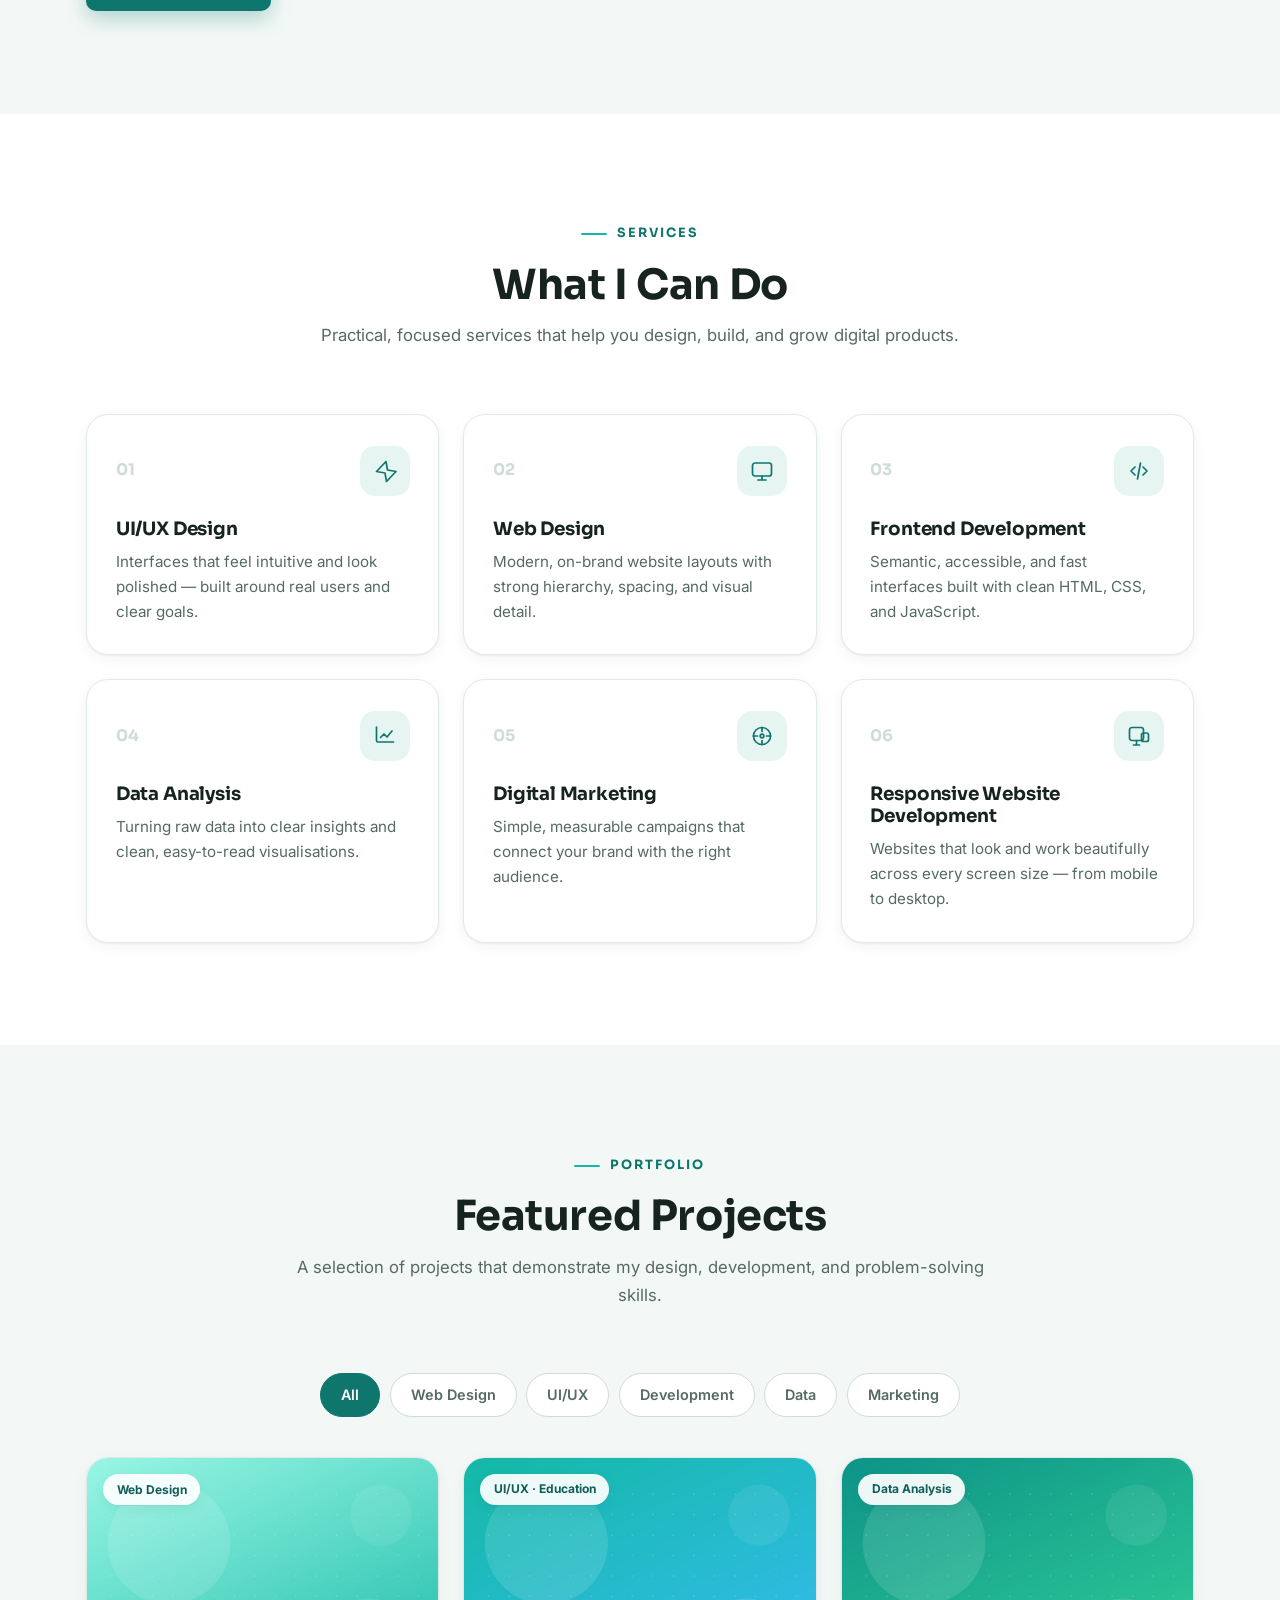
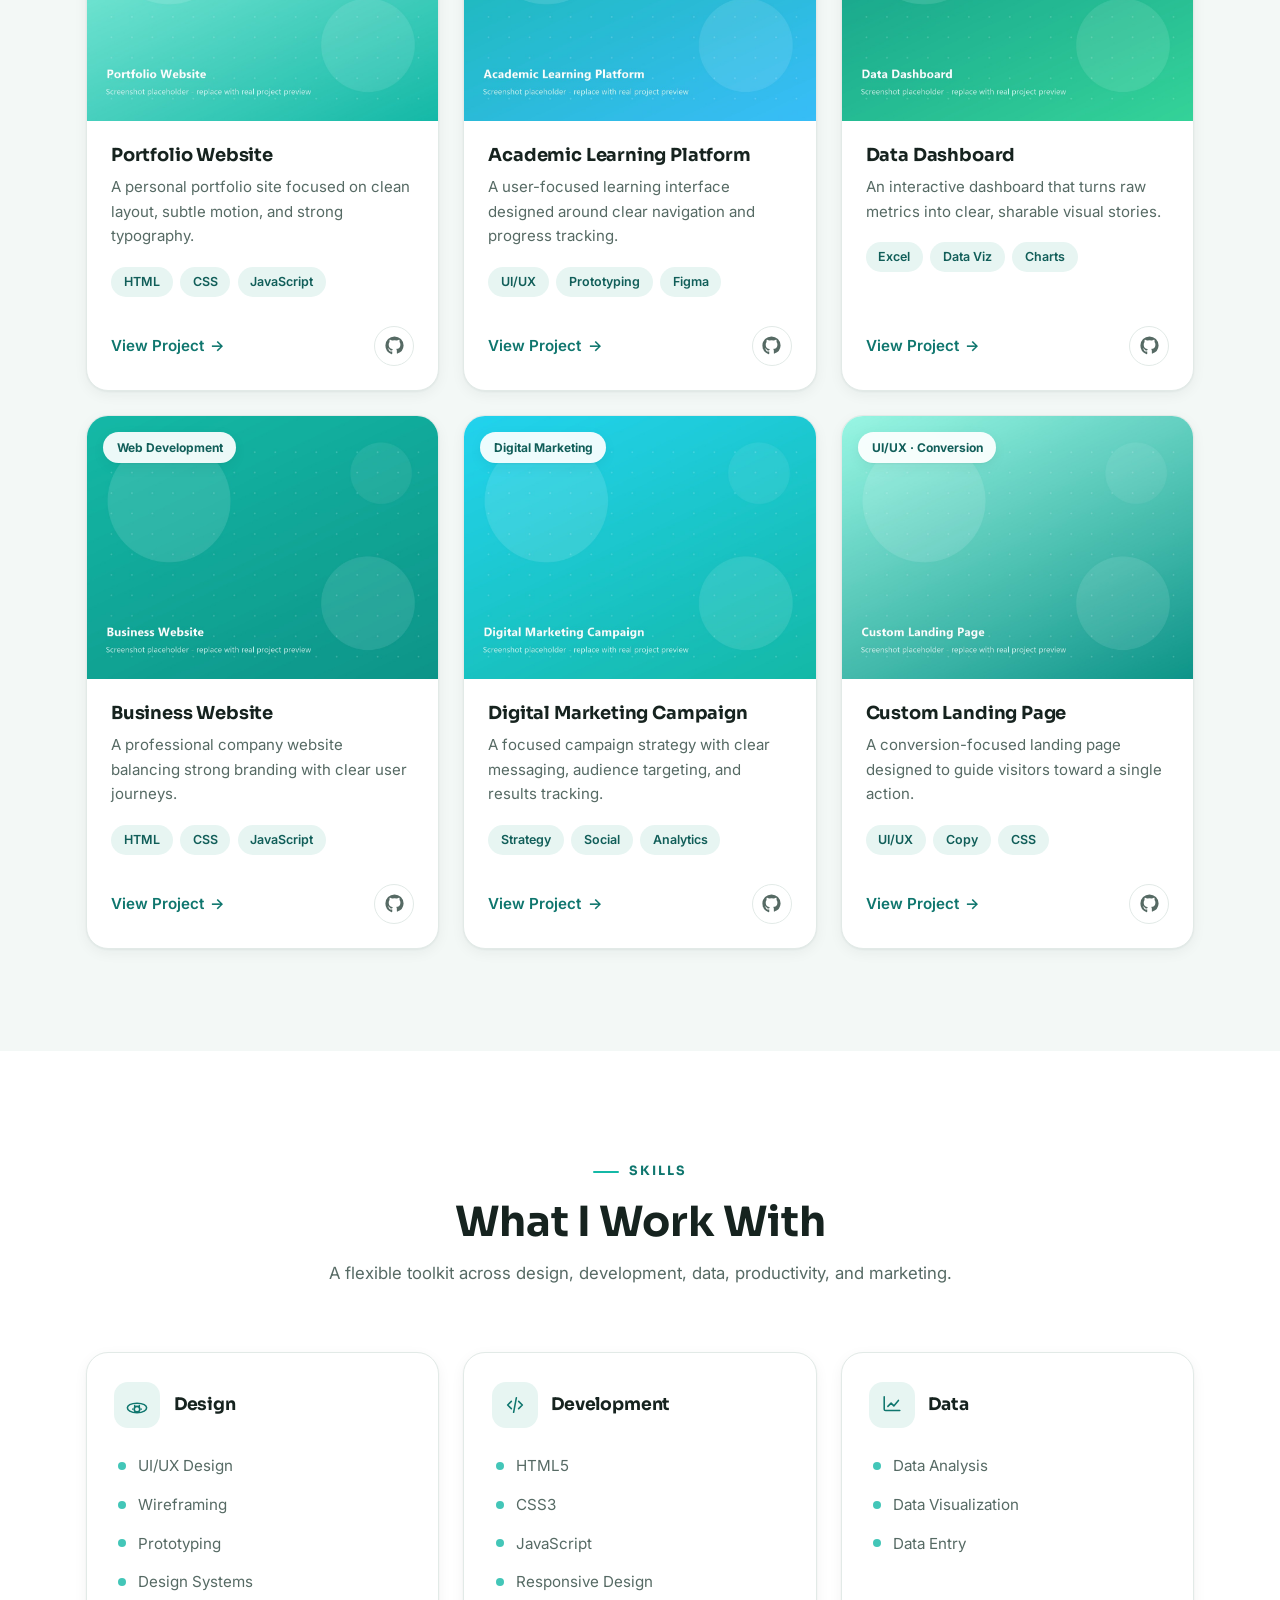
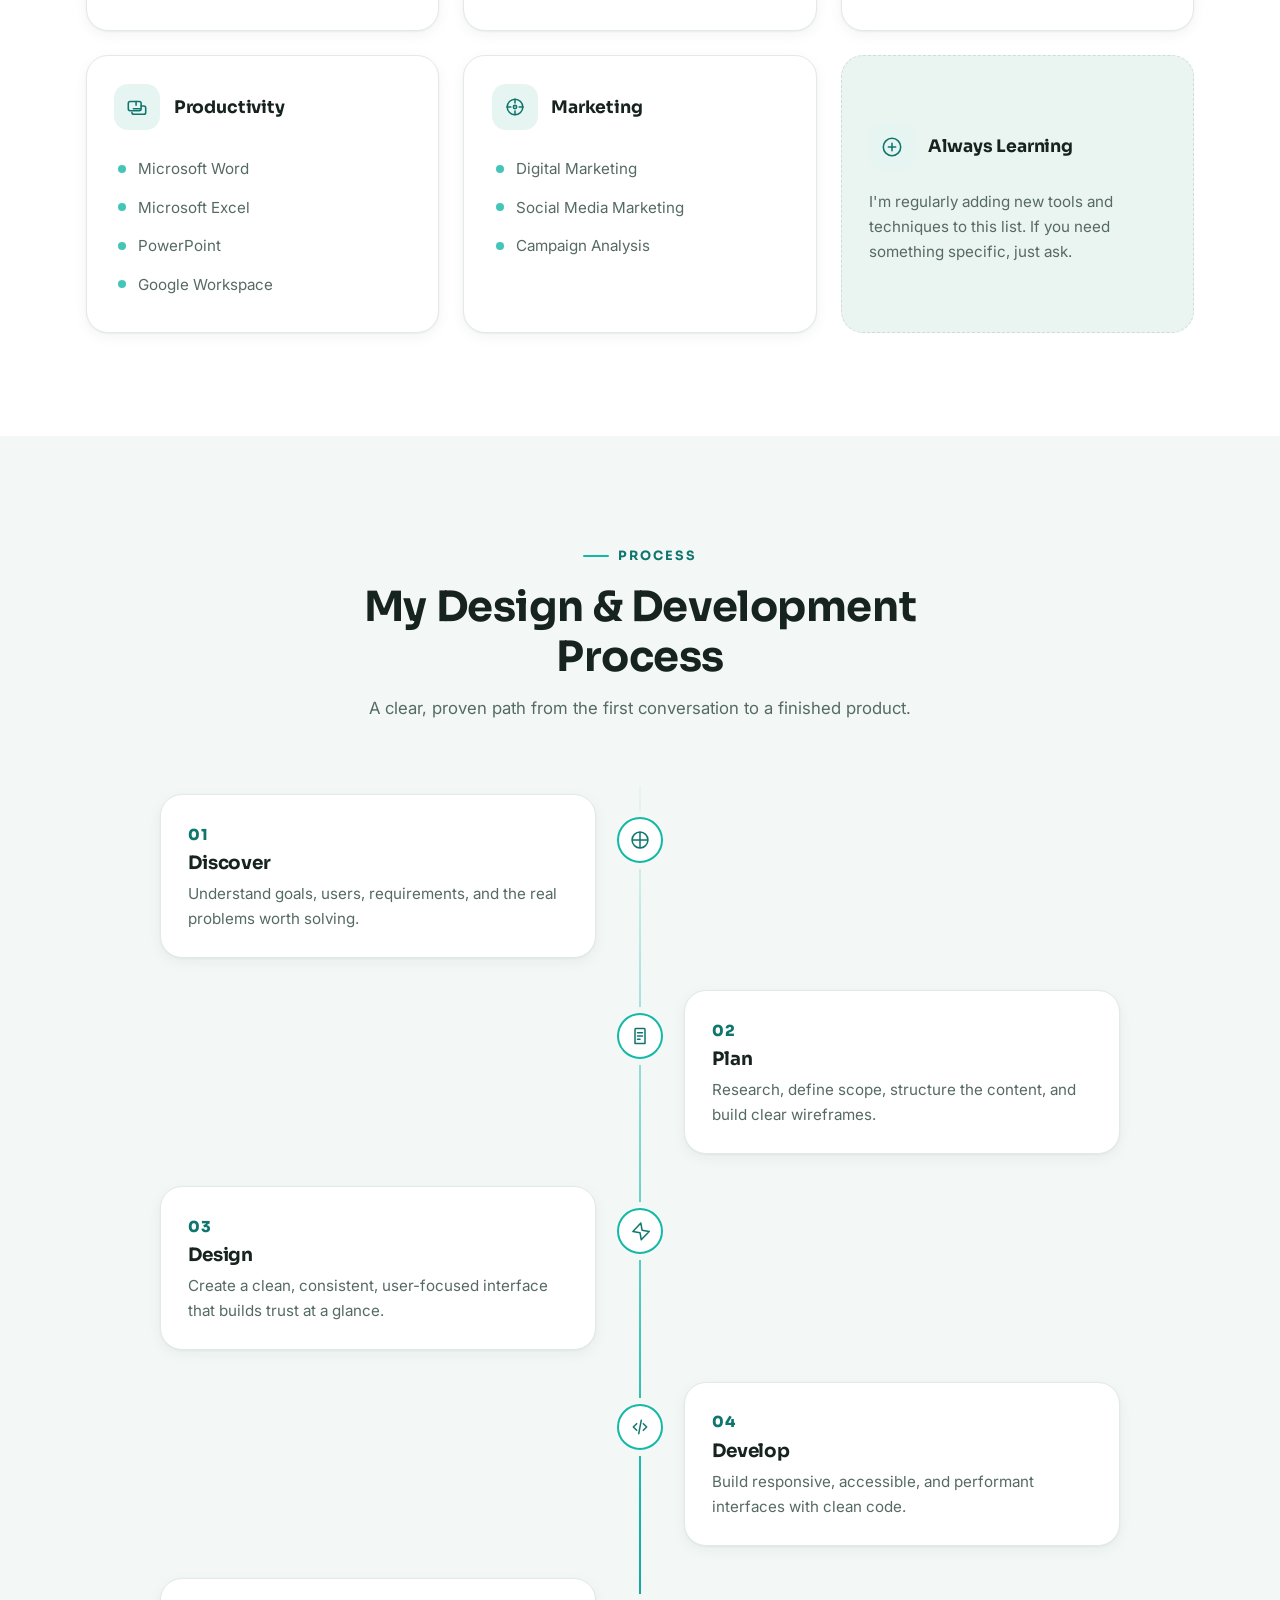
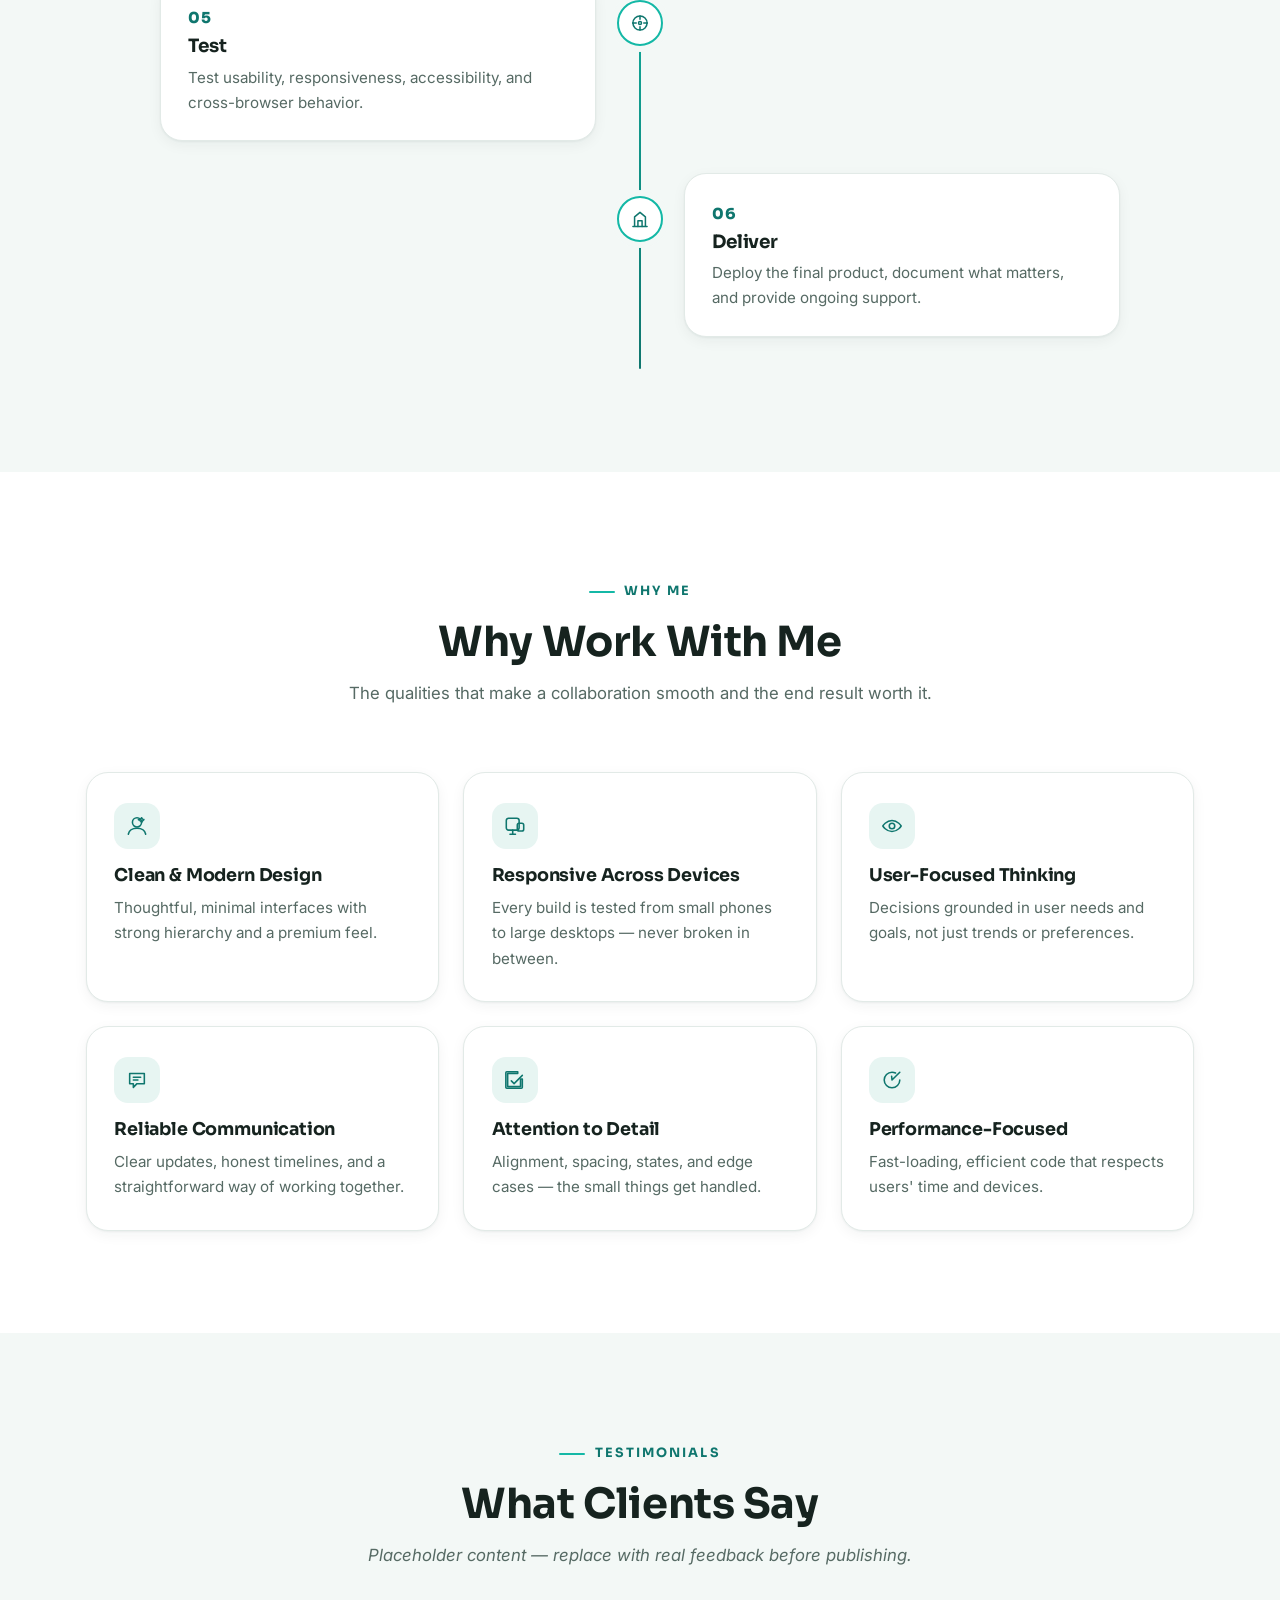
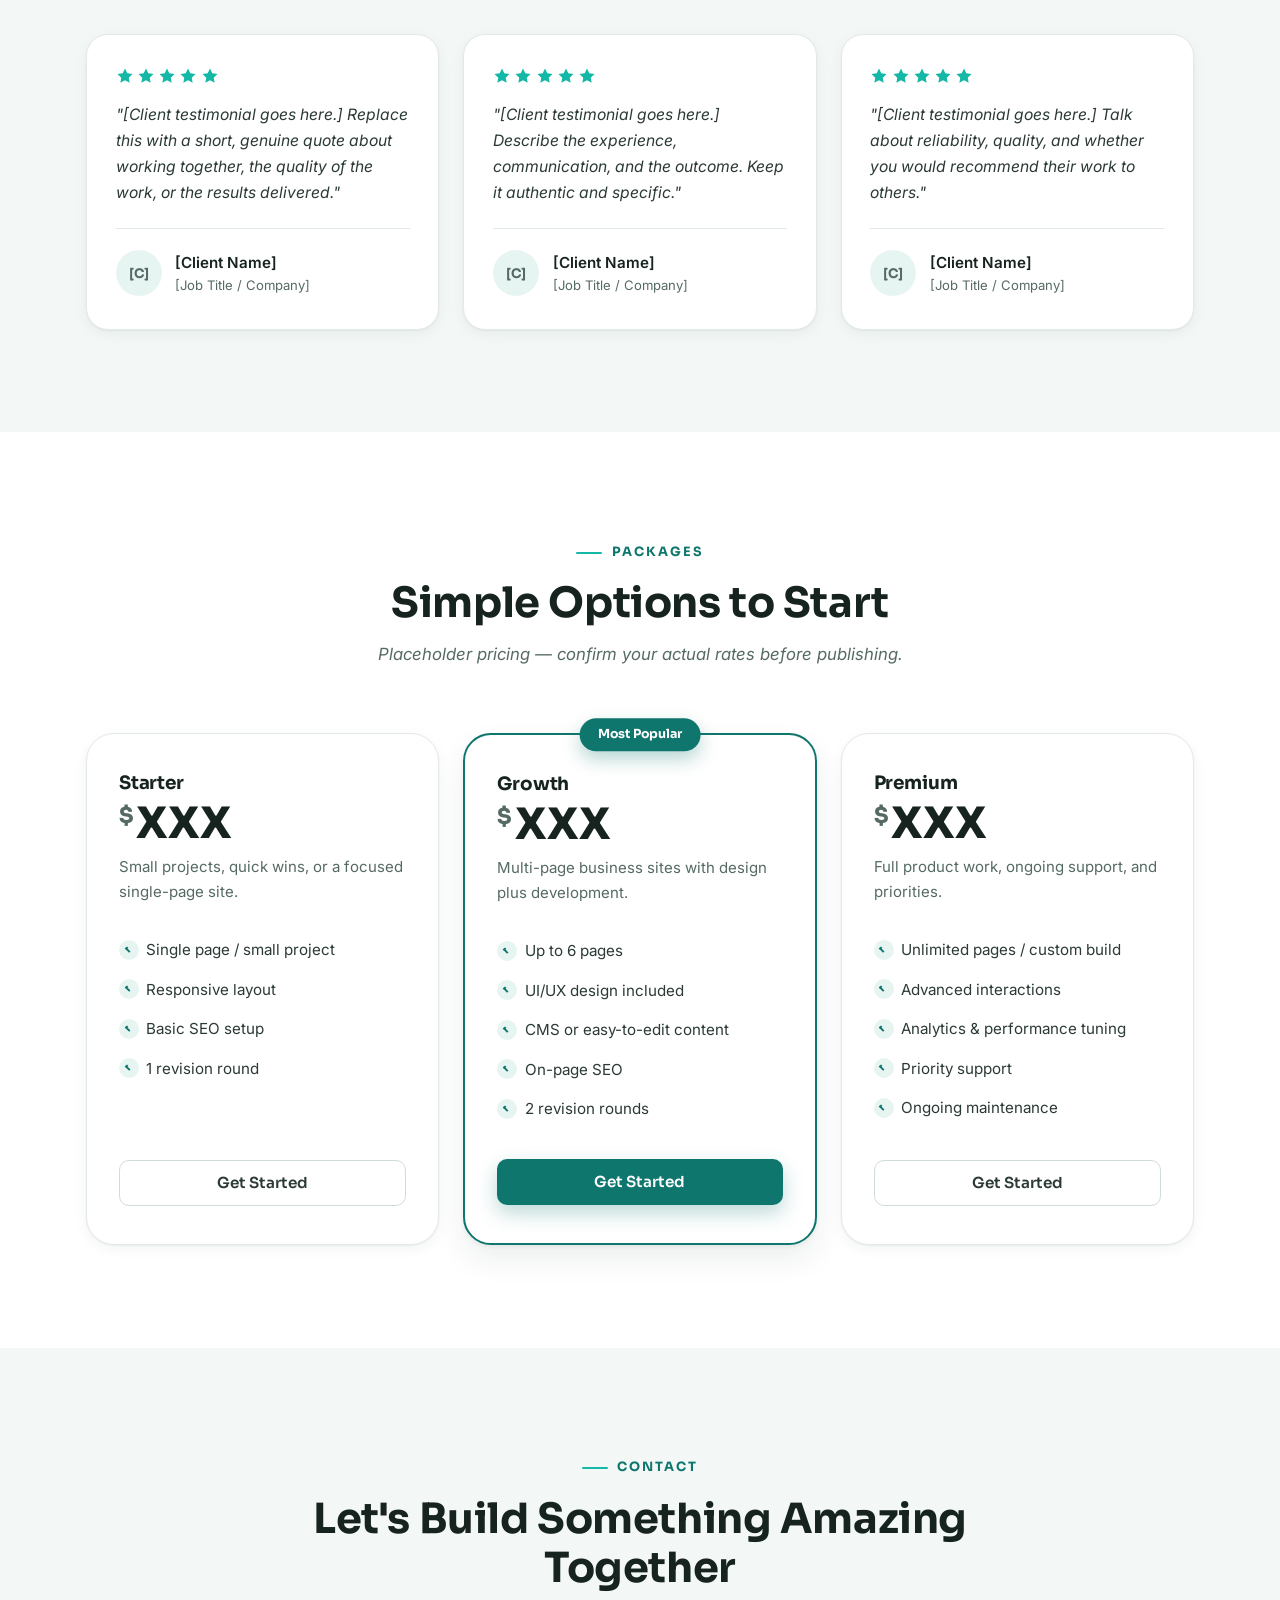
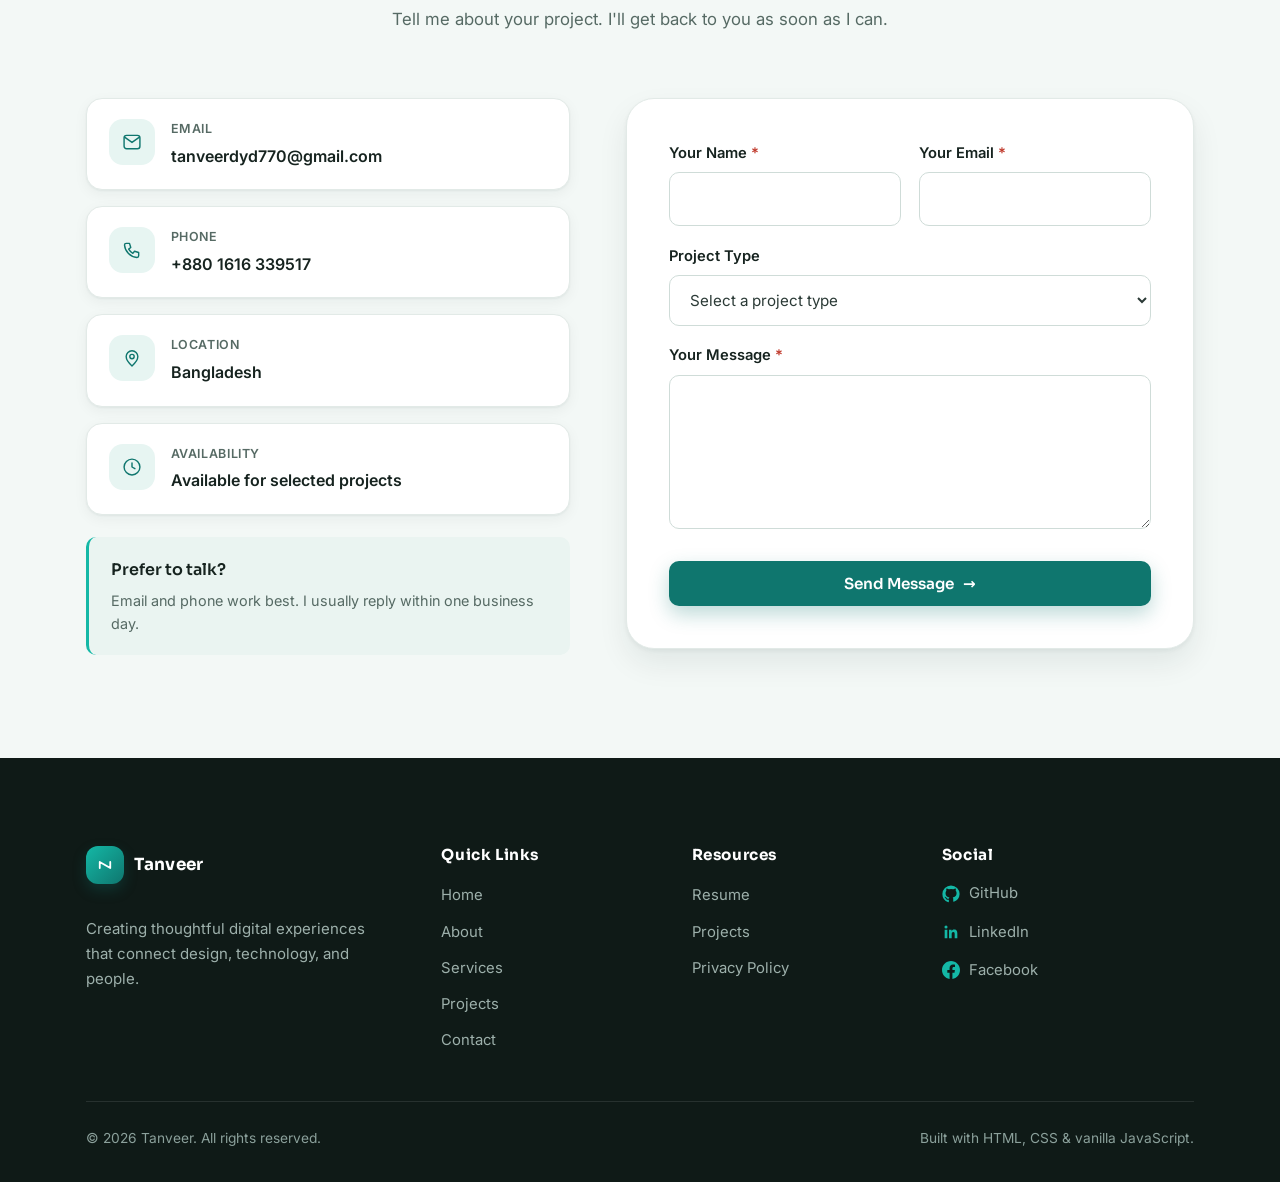
==== commit 958834d0: "Add admin dashboard, update hero image to Cloudinary URL, update CV" ====
--- a/index.html
+++ b/index.html
@@ -104,7 +104,7 @@
           <div class="hero-blob hero-blob--b" aria-hidden="true"></div>
 
           <div class="hero-frame">
-            <img class="hero-img" src="assets/images/profile.jpg" alt="Portrait of Tanveer, Full Stack Developer">
+            <img class="hero-img" src="https://res.cloudinary.com/kwonevlc/image/upload/v1786430284/862741a0-5830-4b48-a939-058b8153ab88.png" alt="Portrait of Tanveer, Full Stack Developer" width="600" height="684" loading="eager" fetchpriority="high">
             <div class="hero-frame-inner" aria-hidden="true"></div>
           </div>
 
--- a/css/style.css
+++ b/css/style.css
@@ -505,11 +505,13 @@
   box-shadow: var(--shadow-lg);
   border: 8px solid #fff;
   z-index: 2;
+  padding: 12px; /* inner spacing so image sits smaller in the organic shape */
 }
 .hero-img {
   width: 100%;
   height: 100%;
   object-fit: cover;
+  border-radius: inherit; /* match frame's organic radius */
 }
 
 .hero-frame-inner {
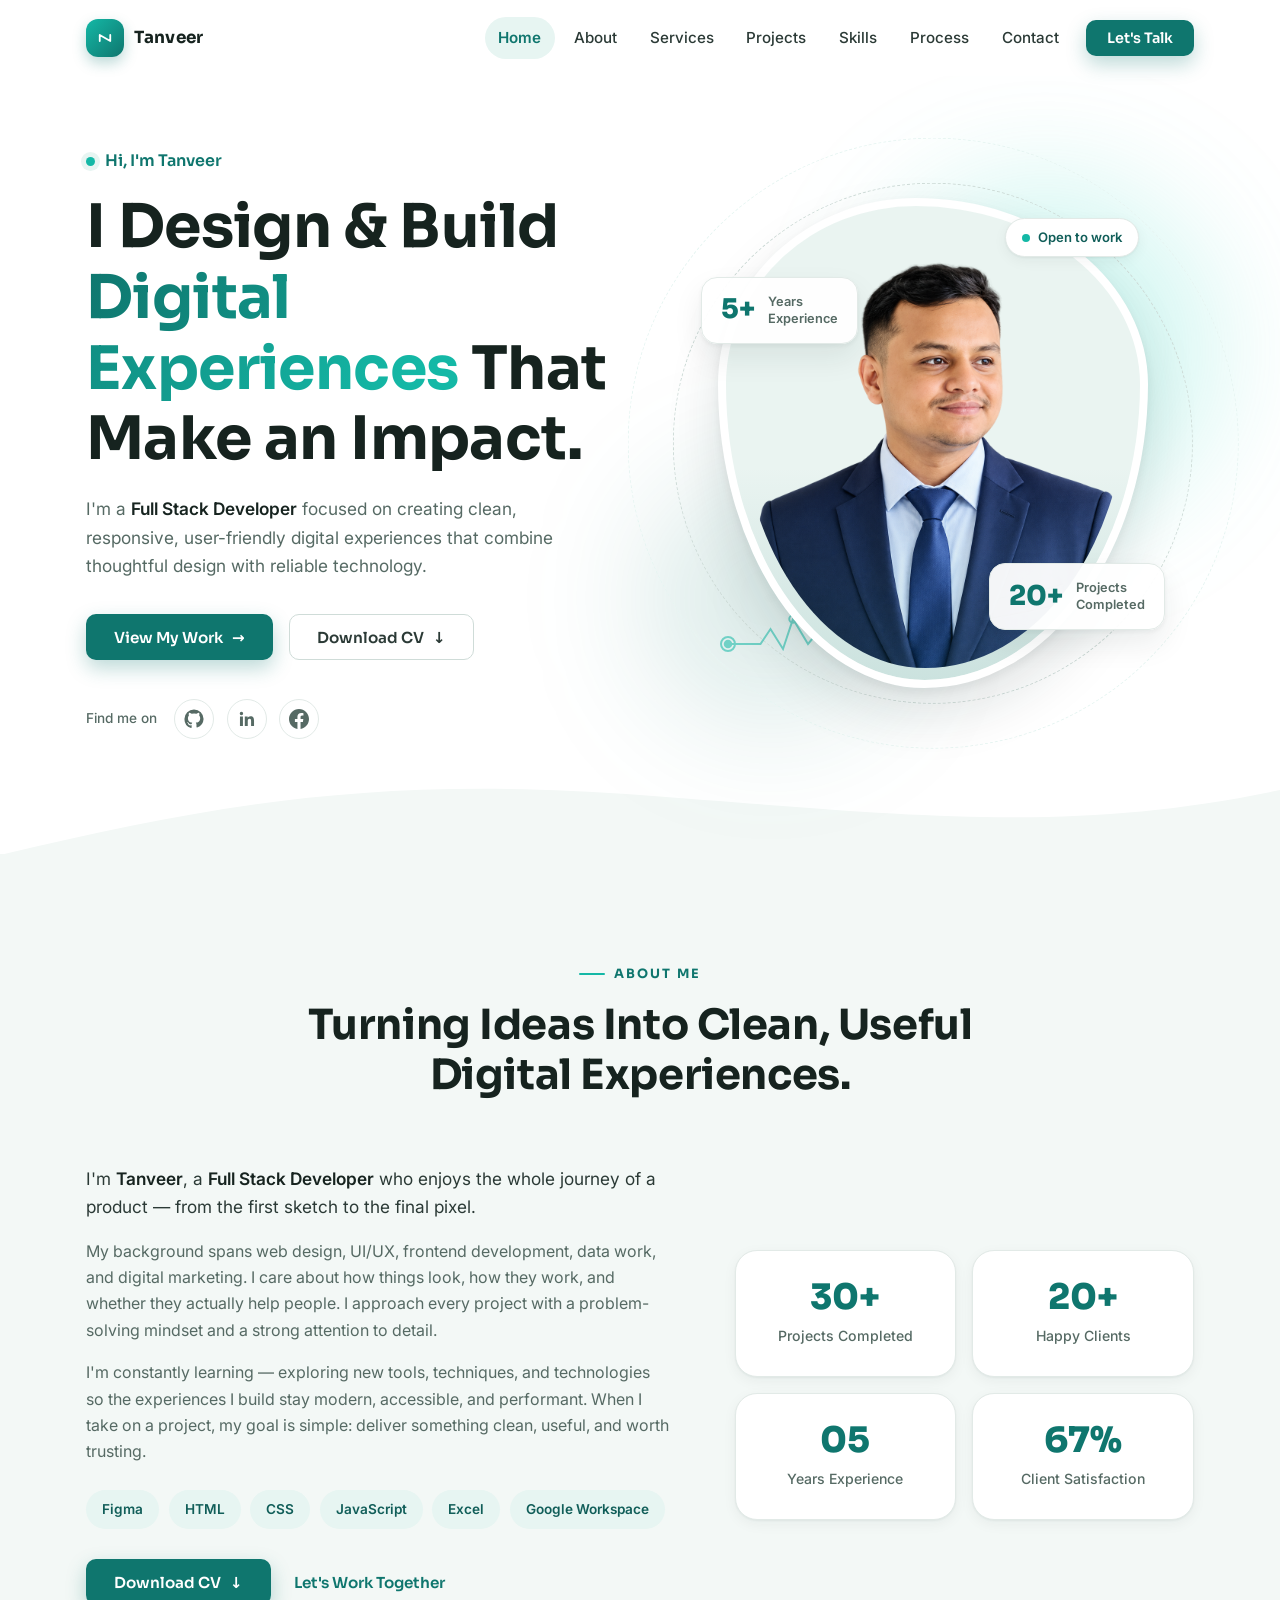
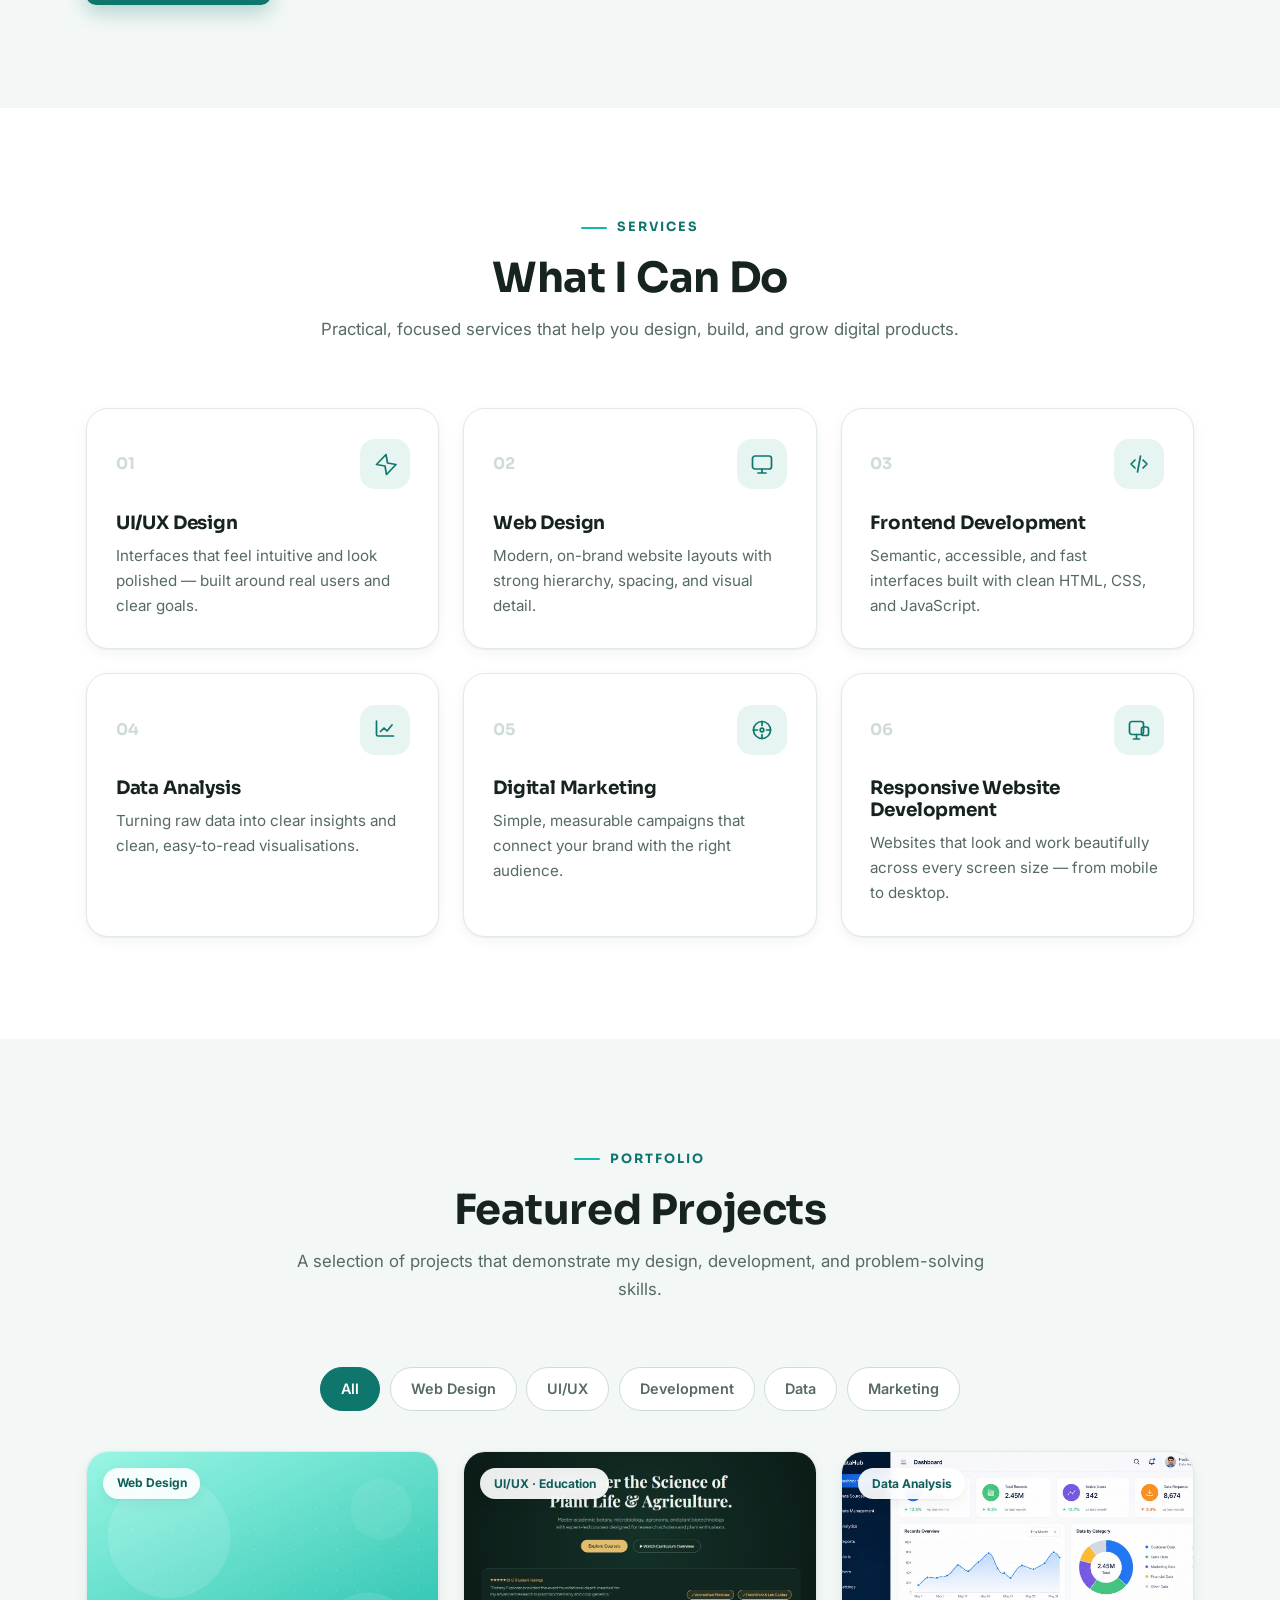
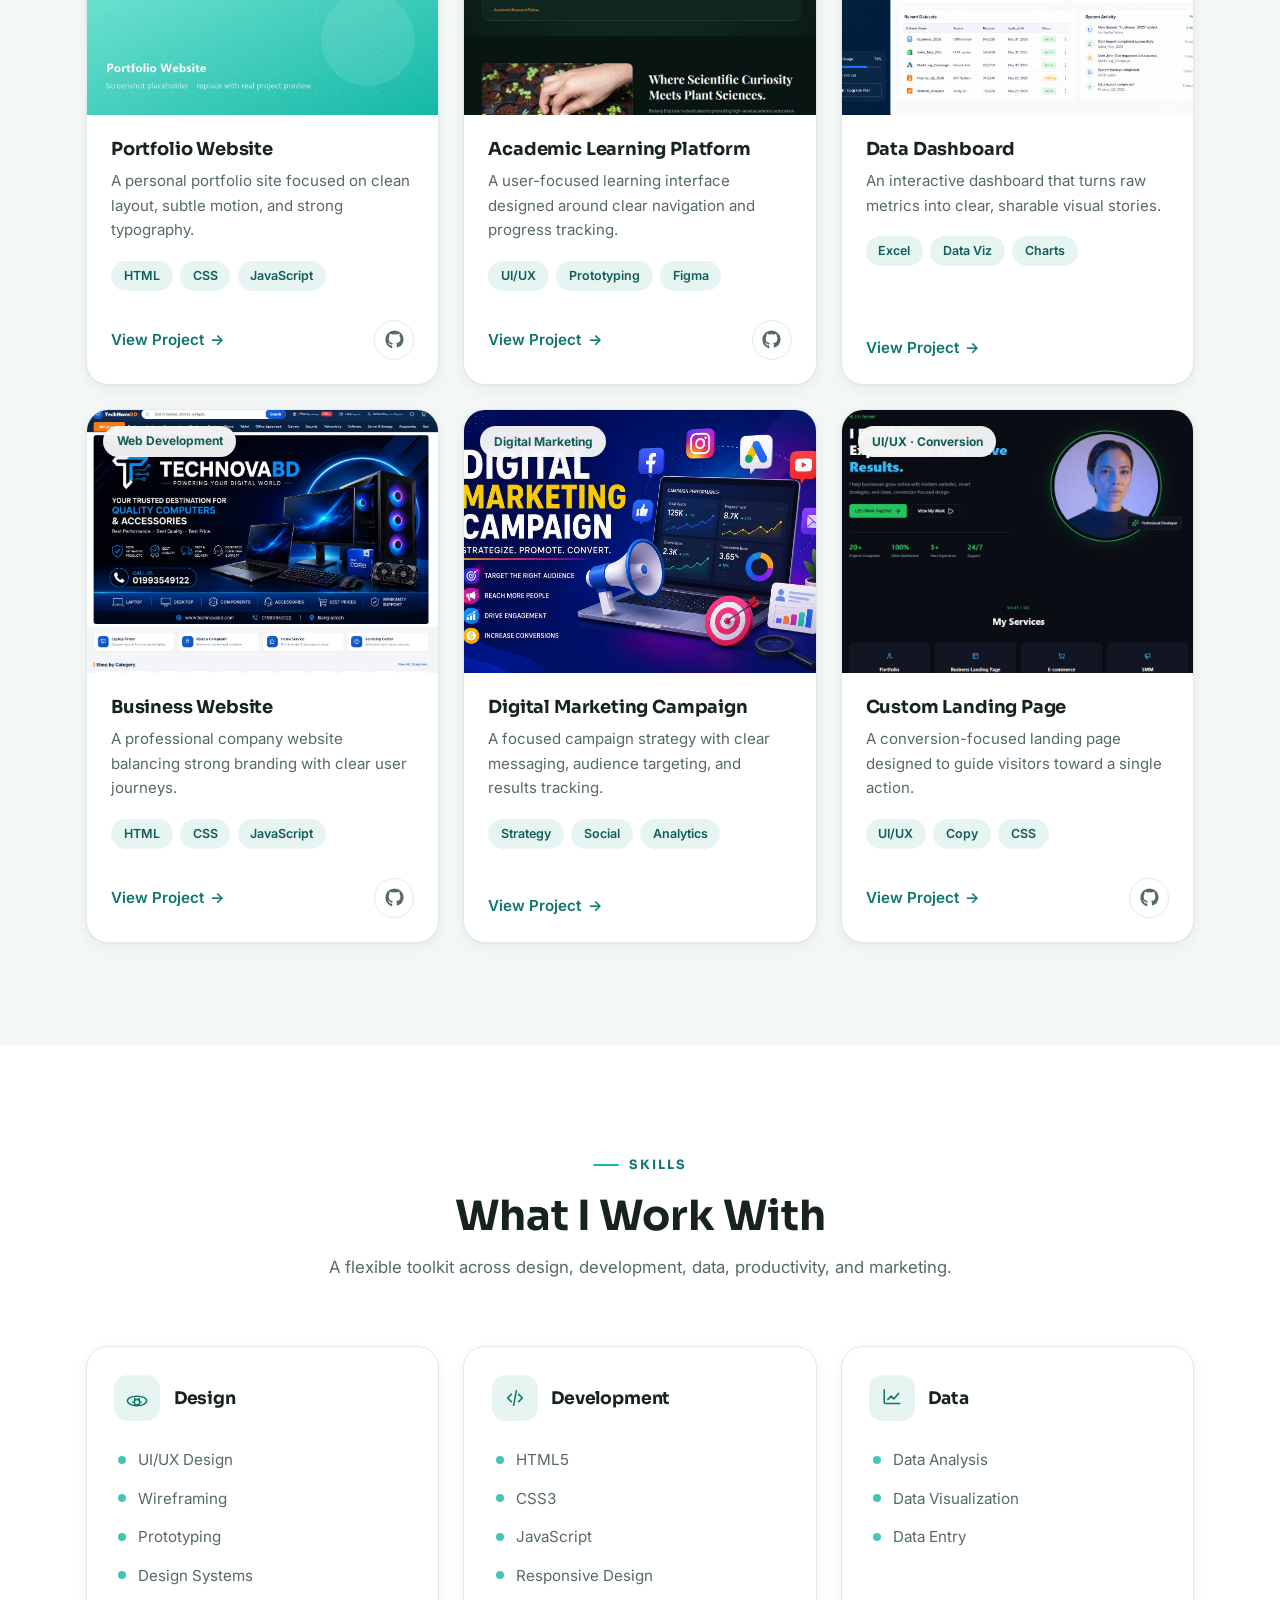
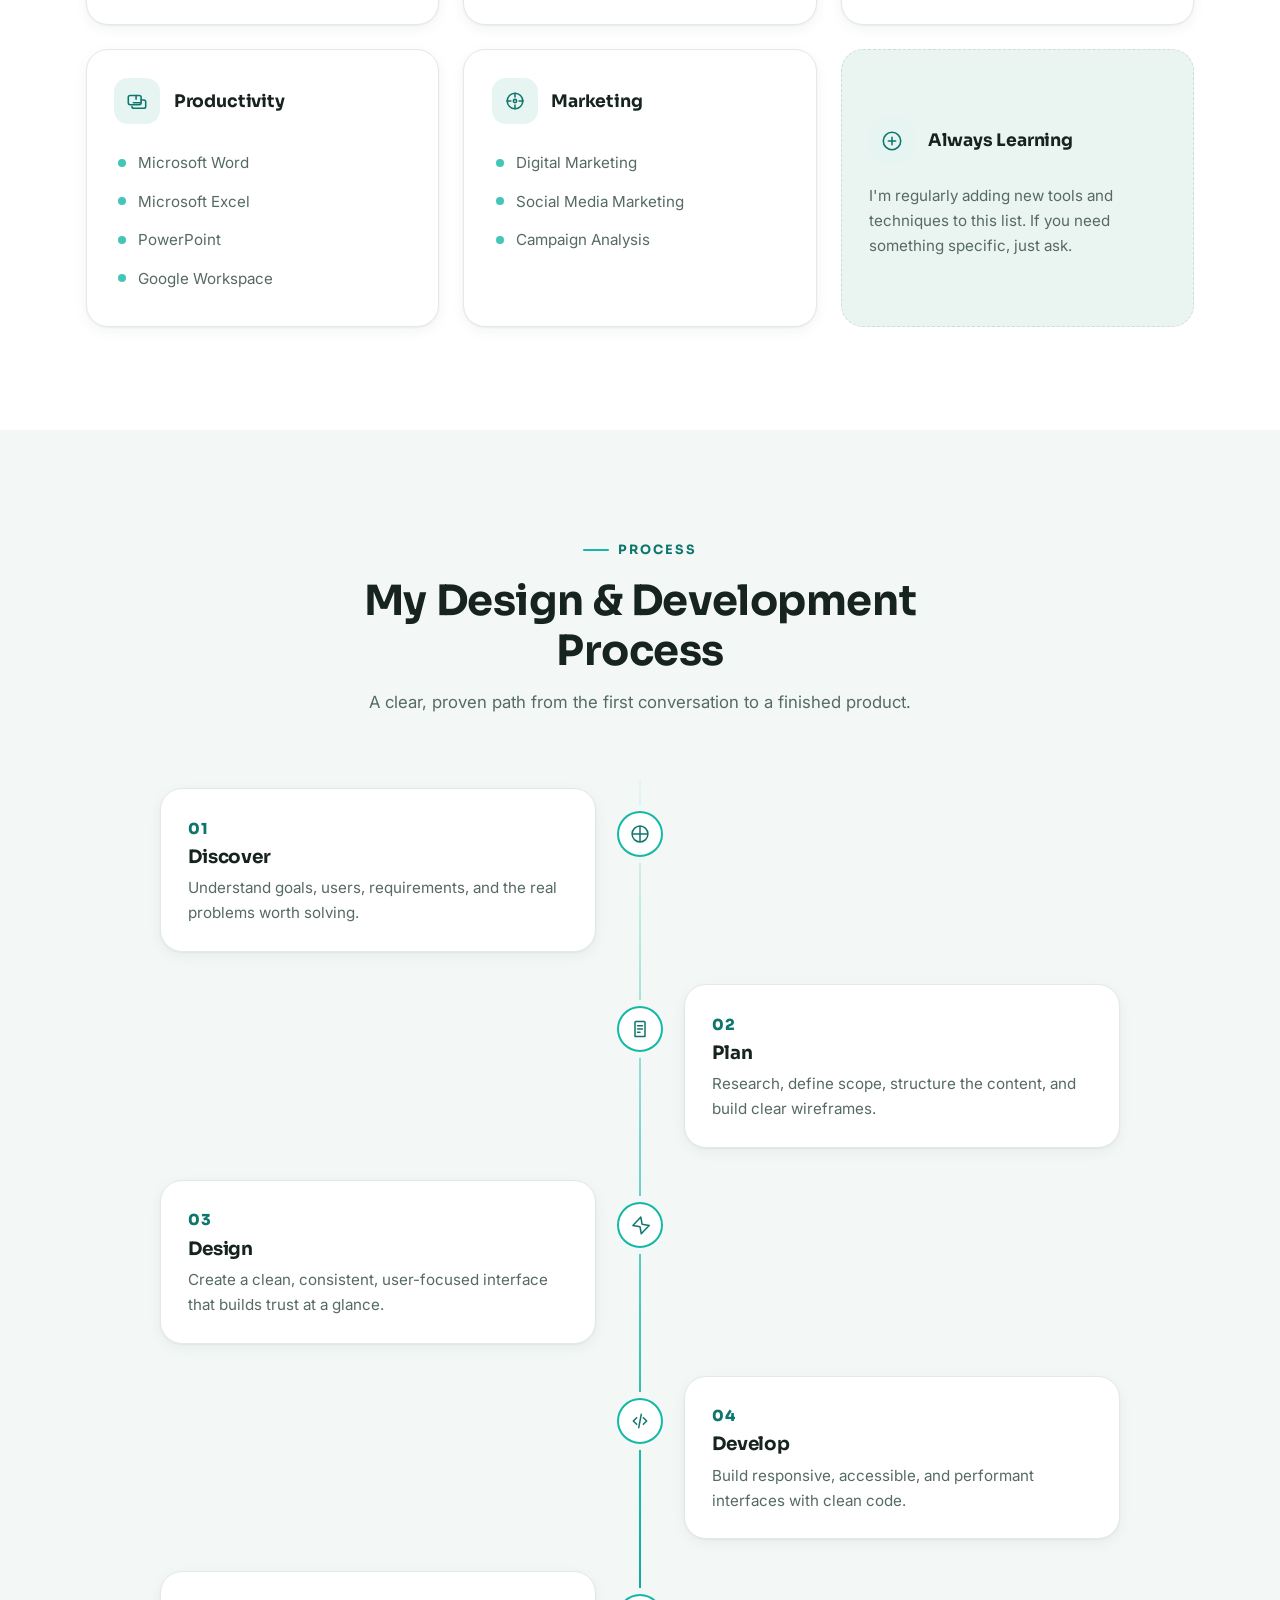
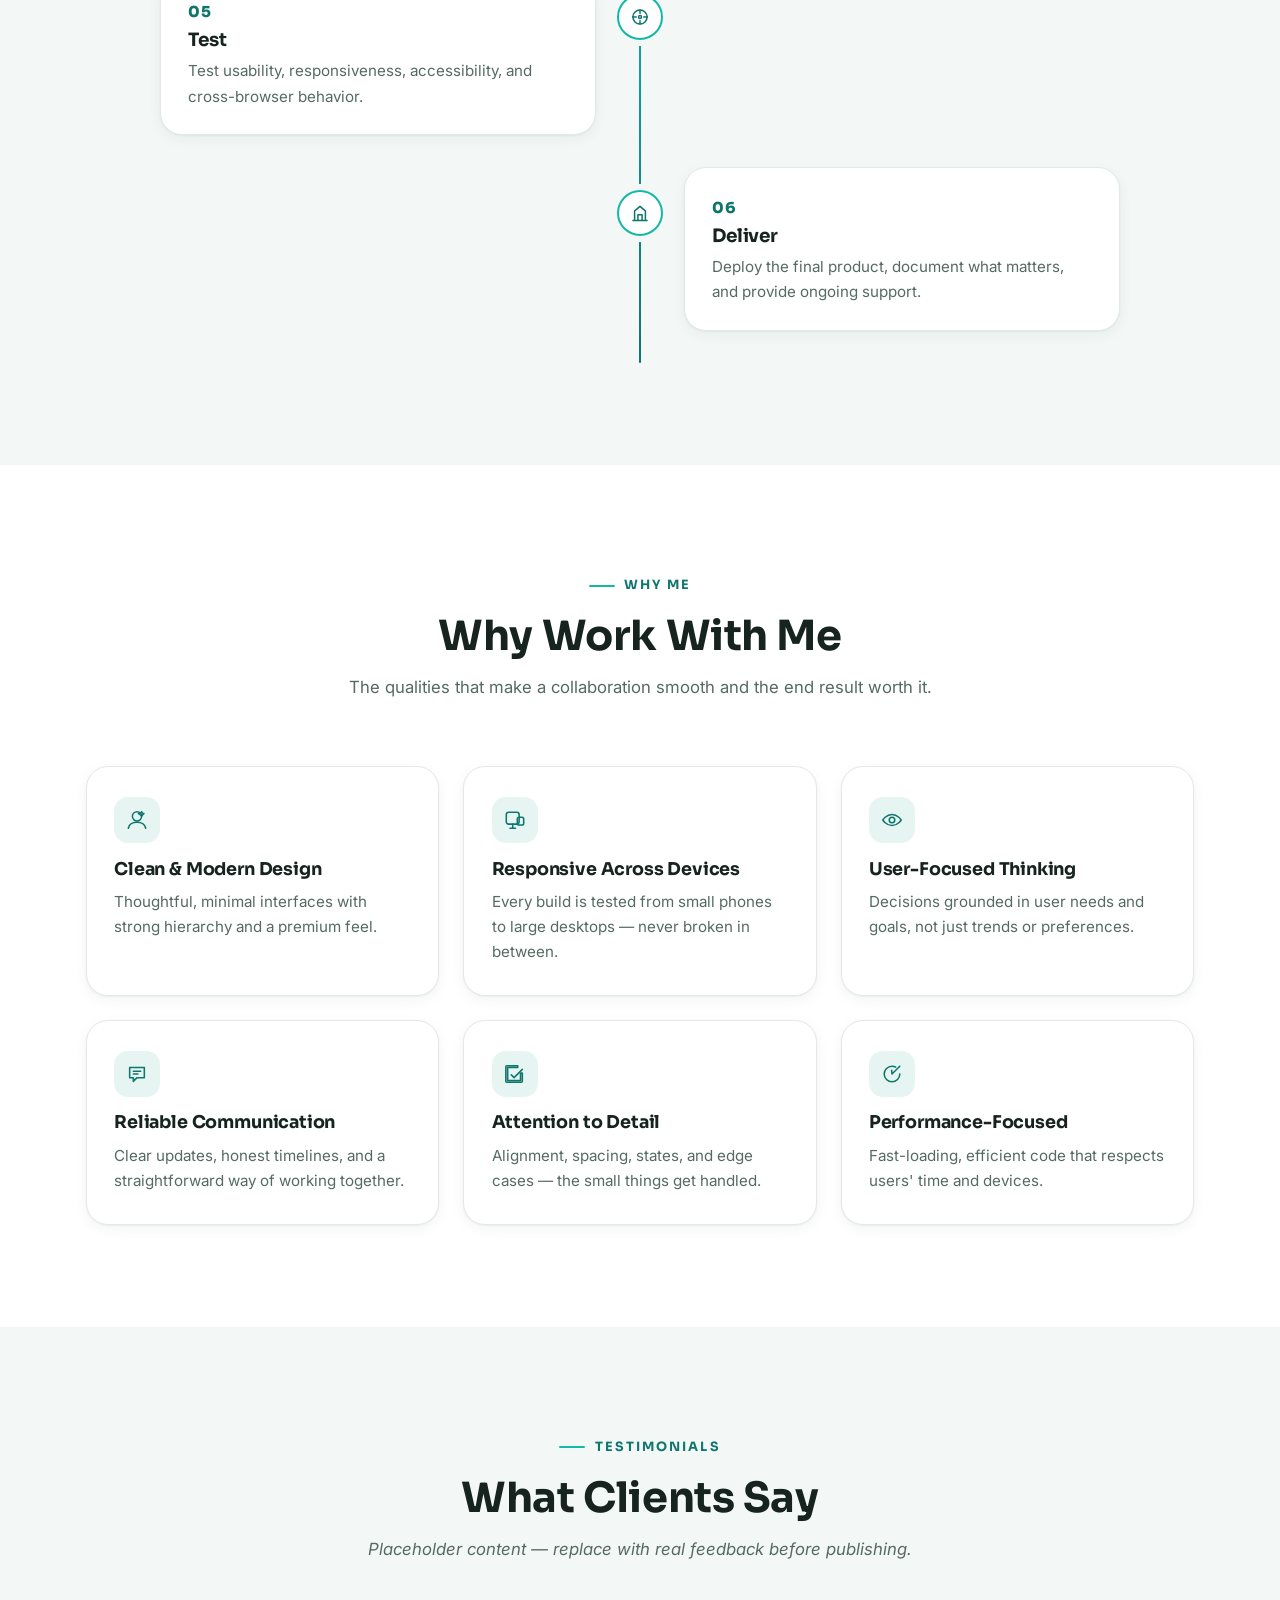
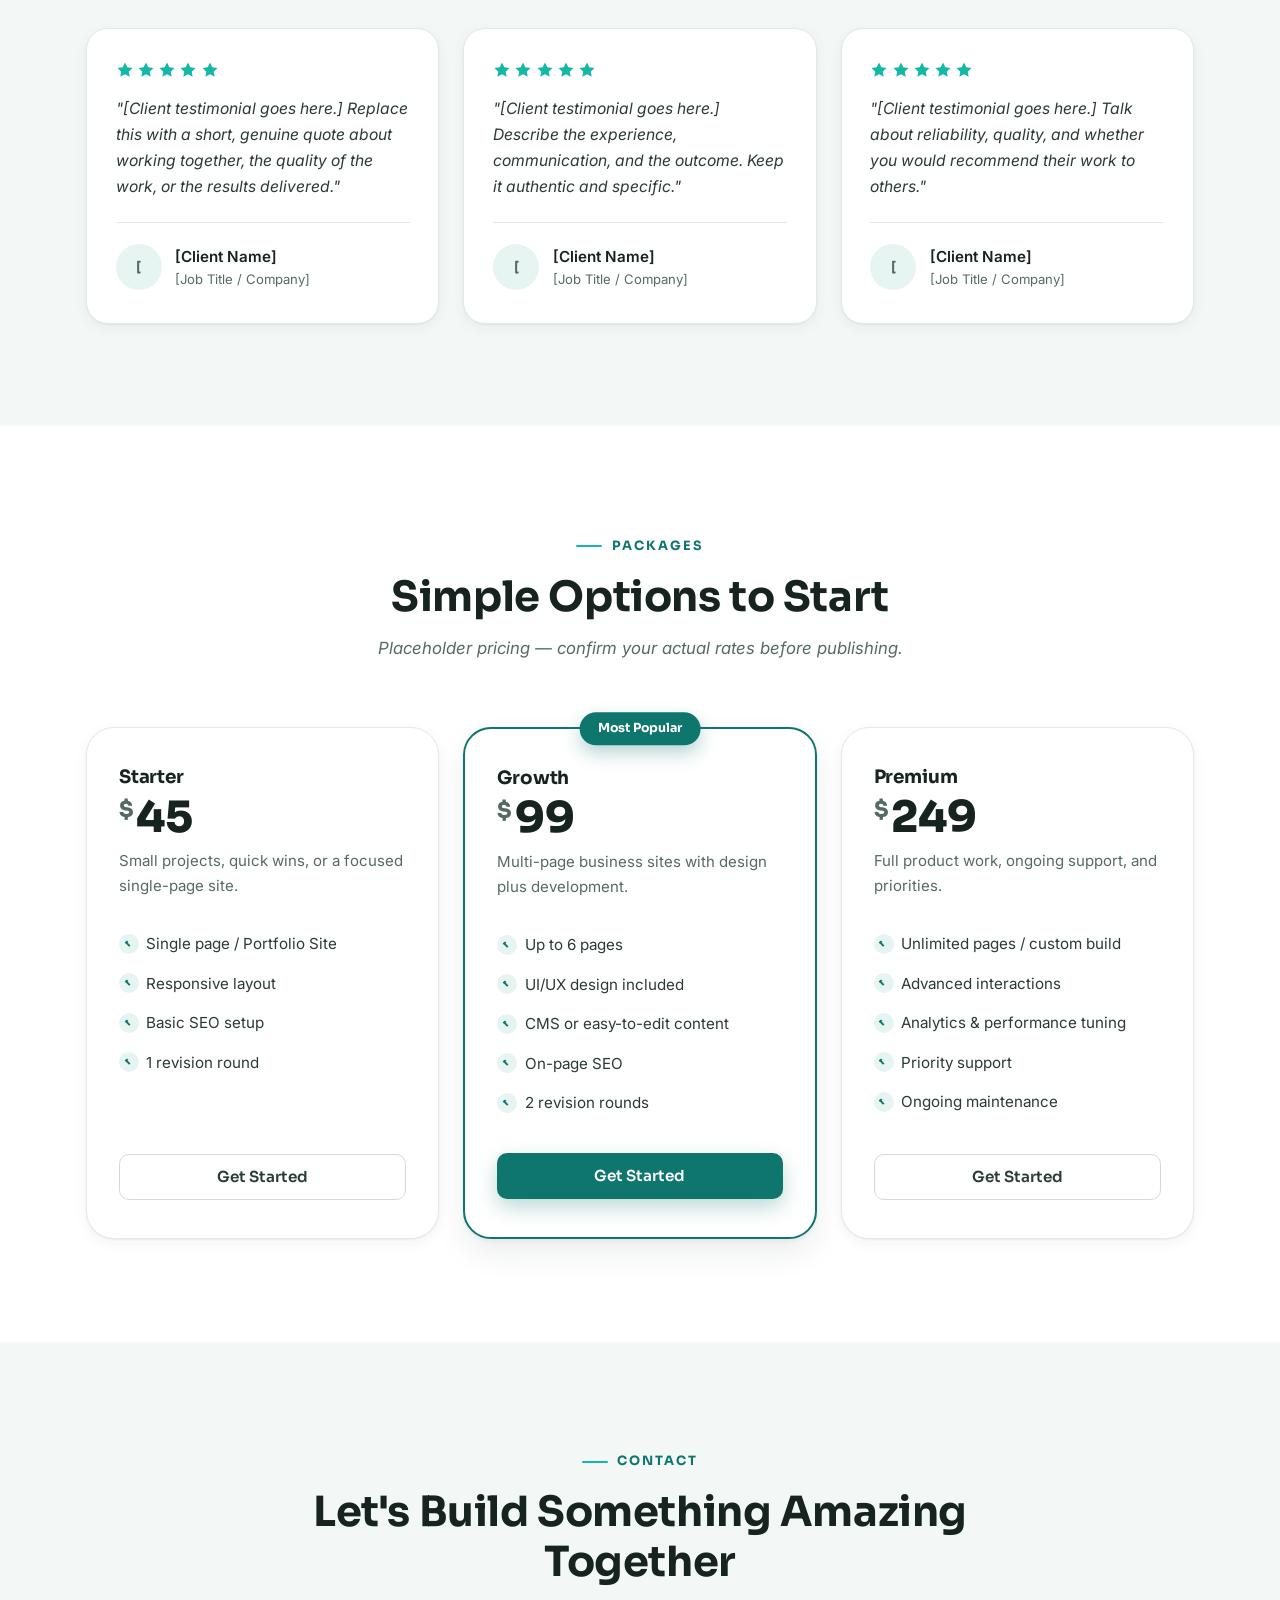
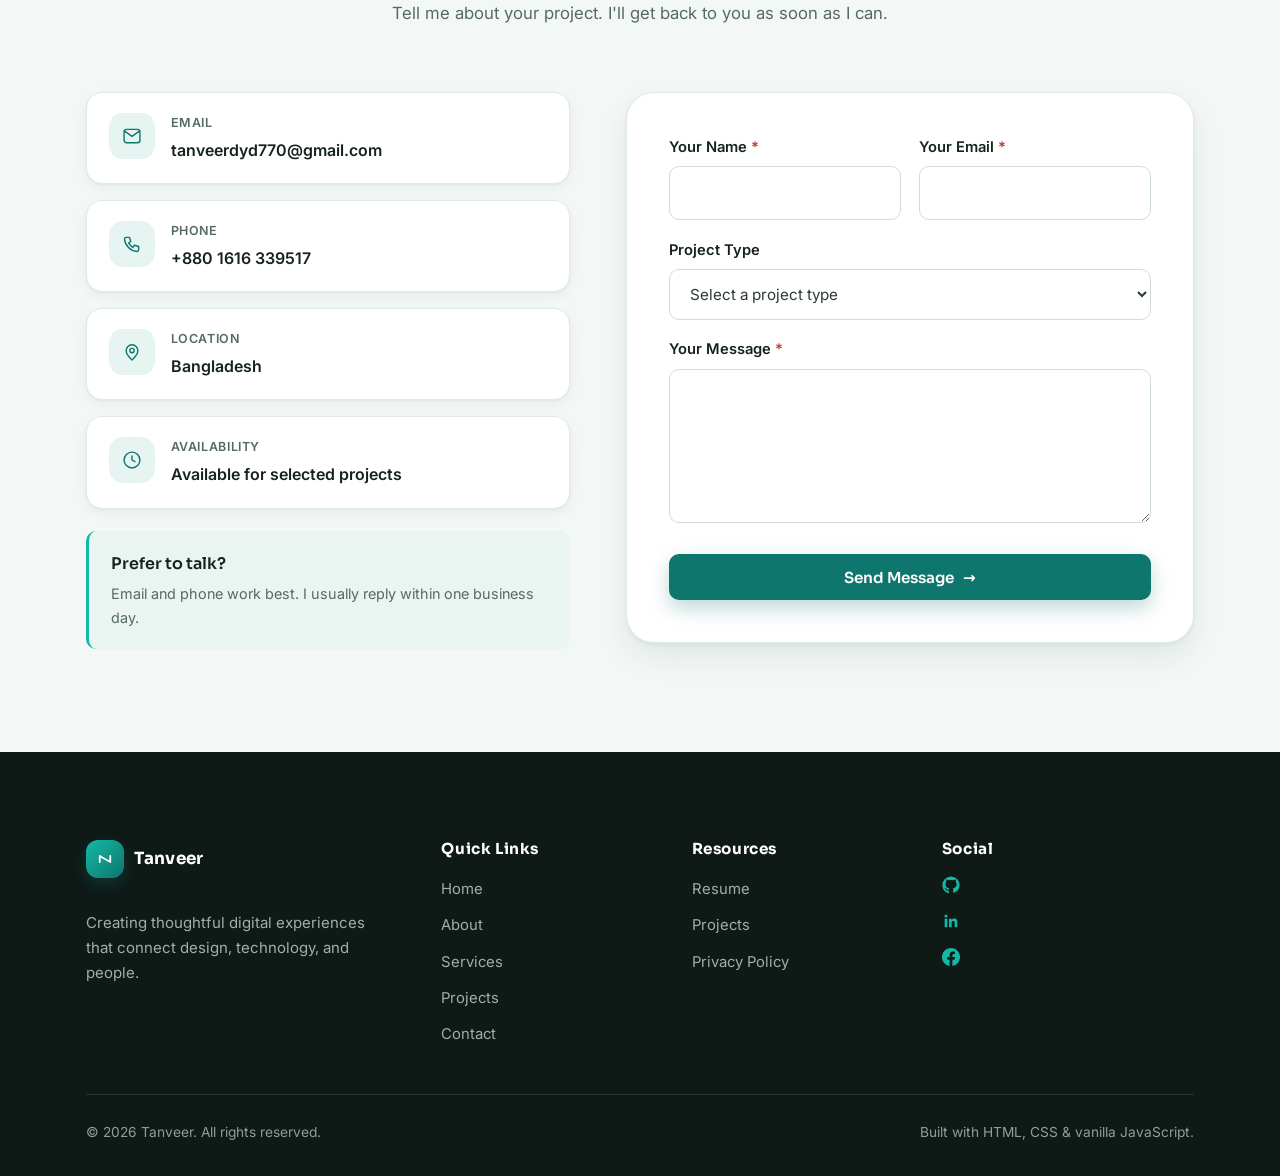
==== commit fccdf99c: "Add admin CMS, content JSON, and update projects/thumbnails/links" ====
--- a/index.html
+++ b/index.html
@@ -78,7 +78,7 @@
 
           <div class="hero-actions reveal" data-delay="300ms">
             <a class="btn btn--primary" href="#projects">View My Work <span class="btn-arrow" aria-hidden="true">&rarr;</span></a>
-            <a class="btn btn--outline" href="assets/resume/Tanveer-CV.pdf" download="Tanveer-CV.pdf">
+            <a class="btn btn--outline" href="assets/resume/cv.pdf" download="cv.pdf">
               Download CV <span class="btn-arrow" aria-hidden="true">&darr;</span>
             </a>
           </div>
@@ -88,7 +88,7 @@
             <a href="https://github.com/Tanveer-dev770" aria-label="GitHub profile" rel="noopener">
               <svg viewBox="0 0 24 24" width="20" height="20" fill="currentColor" aria-hidden="true"><path d="M12 .5A11.5 11.5 0 0 0 .5 12a11.5 11.5 0 0 0 7.86 10.9c.58.11.79-.25.79-.56v-2.76c-3.2.7-3.87-1.36-3.87-1.36-.53-1.33-1.28-1.69-1.28-1.69-1.05-.71.08-.7.08-.7 1.16.08 1.77 1.19 1.77 1.19 1.03 1.77 2.7 1.26 3.36.96.1-.75.4-1.26.73-1.55-2.55-.29-5.23-1.28-5.23-5.68 0-1.25.45-2.28 1.19-3.09-.12-.29-.52-1.46.11-3.05 0 0 .97-.31 3.18 1.18a11 11 0 0 1 5.79 0c2.2-1.49 3.17-1.18 3.17-1.18.63 1.59.23 2.76.11 3.05.74.81 1.19 1.84 1.19 3.09 0 4.41-2.69 5.38-5.25 5.67.41.35.77 1.05.77 2.12v3.15c0 .31.21.67.8.56A11.5 11.5 0 0 0 23.5 12 11.5 11.5 0 0 0 12 .5Z"/></svg>
 </a>
-            <a href="https://linkedin.com/in/utanveer770" aria-label="LinkedIn profile" rel="noopener">
+            <a href="https://www.linkedin.com/in/tanveer770/" aria-label="LinkedIn profile" rel="noopener">
               <svg viewBox="0 0 24 24" width="20" height="20" fill="currentColor" aria-hidden="true"><path d="M20.45 20.45h-3.55v-5.57c0-1.33-.03-3.04-1.85-3.04-1.86 0-2.14 1.45-2.14 2.94v5.67H9.35V9h3.41v1.56h.05c.47-.9 1.63-1.85 3.36-1.85 3.6 0 4.27 2.37 4.27 5.45v6.3ZM5.34 7.43a2.06 2.06 0 1 1 0-4.12 2.06 2.06 0 0 1 0 4.12ZM7.12 20.45H3.55V9h3.57v11.45Z"/></svg>
             </a>
             <a href="https://facebook.com/utanveer770" aria-label="Facebook profile" rel="noopener">
@@ -98,40 +98,43 @@
         </div>
 
         <div class="hero-visual">
-          <div class="hero-ring hero-ring--a" aria-hidden="true"></div>
-          <div class="hero-ring hero-ring--b" aria-hidden="true"></div>
           <div class="hero-blob hero-blob--a" aria-hidden="true"></div>
           <div class="hero-blob hero-blob--b" aria-hidden="true"></div>
 
-          <div class="hero-frame">
-            <img class="hero-img" src="https://res.cloudinary.com/kwonevlc/image/upload/v1786430284/862741a0-5830-4b48-a939-058b8153ab88.png" alt="Portrait of Tanveer, Full Stack Developer" width="600" height="684" loading="eager" fetchpriority="high">
-            <div class="hero-frame-inner" aria-hidden="true"></div>
-          </div>
-
-          <svg class="hero-circuit" viewBox="0 0 120 120" fill="none" stroke="currentColor" stroke-width="1.6" stroke-linecap="round" aria-hidden="true">
-            <path d="M8 96h26l8-12 10 16 8-24 12 20 10-12 12 12h18"/>
-            <path d="M96 82v16h18"/>
-            <circle cx="8" cy="96" r="3.4" fill="currentColor" stroke="none"/>
-            <circle cx="8" cy="96" r="5.6"/>
-            <circle cx="126" cy="96" r="3.4" fill="currentColor" stroke="none"/>
-            <circle cx="126" cy="96" r="5.6"/>
-            <circle cx="60" cy="76" r="3"/>
-            <circle cx="92" cy="76" r="3"/>
-          </svg>
-
-          <div class="hero-card hero-card--exp" role="group" aria-label="Experience">
-            <span class="hero-card-num">5+</span>
-            <span class="hero-card-lbl">Years<br>Experience</span>
-          </div>
-
-          <div class="hero-card hero-card--proj" role="group" aria-label="Projects completed">
-            <span class="hero-card-num">20+</span>
-            <span class="hero-card-lbl">Projects<br>Completed</span>
-          </div>
-
-          <div class="hero-badge" role="group" aria-label="Available for work">
-            <span class="hero-badge-dot" aria-hidden="true"></span>
-            Open to work
+          <div class="hero-composition">
+            <div class="hero-ring hero-ring--a" aria-hidden="true"></div>
+            <div class="hero-ring hero-ring--b" aria-hidden="true"></div>
+
+            <div class="hero-frame">
+              <img class="hero-img" src="assets/images/hero.png" alt="Portrait of Tanveer, Full Stack Developer" width="1024" height="1528" loading="eager" fetchpriority="high">
+              <div class="hero-frame-inner" aria-hidden="true"></div>
+            </div>
+
+            <svg class="hero-circuit" viewBox="0 0 120 120" fill="none" stroke="currentColor" stroke-width="1.6" stroke-linecap="round" aria-hidden="true">
+              <path d="M8 96h26l8-12 10 16 8-24 12 20 10-12 12 12h18"/>
+              <path d="M96 82v16h18"/>
+              <circle cx="8" cy="96" r="3.4" fill="currentColor" stroke="none"/>
+              <circle cx="8" cy="96" r="5.6"/>
+              <circle cx="126" cy="96" r="3.4" fill="currentColor" stroke="none"/>
+              <circle cx="126" cy="96" r="5.6"/>
+              <circle cx="60" cy="76" r="3"/>
+              <circle cx="92" cy="76" r="3"/>
+            </svg>
+
+            <div class="hero-card hero-card--exp" role="group" aria-label="Experience">
+              <span class="hero-card-num">5+</span>
+              <span class="hero-card-lbl">Years<br>Experience</span>
+            </div>
+
+            <div class="hero-card hero-card--proj" role="group" aria-label="Projects completed">
+              <span class="hero-card-num">20+</span>
+              <span class="hero-card-lbl">Projects<br>Completed</span>
+            </div>
+
+            <div class="hero-badge" role="group" aria-label="Available for work">
+              <span class="hero-badge-dot" aria-hidden="true"></span>
+              Open to work
+            </div>
           </div>
         </div>
       </div>
@@ -174,7 +177,7 @@
             </div>
 
             <div class="about-actions">
-              <a class="btn btn--primary" href="assets/resume/Tanveer-CV.pdf" download="Tanveer-CV.pdf">
+              <a class="btn btn--primary" href="assets/resume/cv.pdf" download="cv.pdf">
                 Download CV <span class="btn-arrow" aria-hidden="true">&darr;</span>
               </a>
               <a class="btn btn--ghost" href="#contact">Let's Work Together</a>
@@ -183,24 +186,20 @@
 
           <div class="about-stats reveal">
             <div class="stat-card">
-              <span class="stat-num">XX+</span>
+              <span class="stat-num">30+</span>
               <span class="stat-lbl">Projects Completed</span>
             </div>
             <div class="stat-card">
-              <span class="stat-num">XX+</span>
+              <span class="stat-num">20+</span>
               <span class="stat-lbl">Happy Clients</span>
             </div>
             <div class="stat-card">
-              <span class="stat-num">XX</span>
+              <span class="stat-num">05</span>
               <span class="stat-lbl">Years Experience</span>
             </div>
             <div class="stat-card">
-              <span class="stat-num">XX%</span>
+              <span class="stat-num">67%</span>
               <span class="stat-lbl">Client Satisfaction</span>
-            </div>
-            <div class="stat-note">
-              <svg viewBox="0 0 24 24" width="20" height="20" fill="none" stroke="currentColor" stroke-width="1.8" stroke-linecap="round" stroke-linejoin="round" aria-hidden="true"><path d="M12 2.5a4.5 4.5 0 0 1 4 6.9c1.9.8 3.3 2.6 3.5 4.6-1.3 1-3 1.5-4.7 1.5-1.6 0-3-.6-4.2-1.5a7.6 7.6 0 0 1-3.3 1.5V7.9A4.5 4.5 0 0 1 12 2.5Z"/><path d="M8.6 14.4c-2.2 1-3.4 2.6-3.6 4.5 2 .3 4.1 2.6 4.1 2.6"/></svg>
-              Replace these values with your real numbers before publishing.
             </div>
           </div>
         </div>
@@ -351,9 +350,6 @@
                 </ul>
                 <div class="project-actions">
                   <button class="project-link" type="button" data-project="p3">View Project <span aria-hidden="true">&rarr;</span></button>
-                  <a class="project-icon-link" href="https://github.com/Tanveer-dev770" aria-label="View Data Dashboard on GitHub" rel="noopener">
-                    <svg viewBox="0 0 24 24" width="19" height="19" fill="currentColor" aria-hidden="true"><path d="M12 .5A11.5 11.5 0 0 0 .5 12a11.5 11.5 0 0 0 7.86 10.9c.58.11.79-.25.79-.56v-2.76c-3.2.7-3.87-1.36-3.87-1.36-.53-1.33-1.28-1.69-1.28-1.69-1.05-.71.08-.7.08-.7 1.16.08 1.77 1.19 1.77 1.19 1.03 1.77 2.7 1.26 3.36.96.1-.75.4-1.26.73-1.55-2.55-.29-5.23-1.28-5.23-5.68 0-1.25.45-2.28 1.19-3.09-.12-.29-.52-1.46.11-3.05 0 0 .97-.31 3.18 1.18a11 11 0 0 1 5.79 0c2.2-1.49 3.17-1.18 3.17-1.18.63 1.59.23 2.76.11 3.05.74.81 1.19 1.84 1.19 3.09 0 4.41-2.69 5.38-5.25 5.67.41.35.77 1.05.77 2.12v3.15c0 .31.21.67.8.56A11.5 11.5 0 0 0 23.5 12 11.5 11.5 0 0 0 12 .5Z"/></svg>
-                  </a>
                 </div>
               </div>
             </article>
@@ -395,9 +391,6 @@
                 </ul>
                 <div class="project-actions">
                   <button class="project-link" type="button" data-project="p5">View Project <span aria-hidden="true">&rarr;</span></button>
-                  <a class="project-icon-link" href="https://github.com/Tanveer-dev770" aria-label="View Digital Marketing Campaign on GitHub" rel="noopener">
-                    <svg viewBox="0 0 24 24" width="19" height="19" fill="currentColor" aria-hidden="true"><path d="M12 .5A11.5 11.5 0 0 0 .5 12a11.5 11.5 0 0 0 7.86 10.9c.58.11.79-.25.79-.56v-2.76c-3.2.7-3.87-1.36-3.87-1.36-.53-1.33-1.28-1.69-1.28-1.69-1.05-.71.08-.7.08-.7 1.16.08 1.77 1.19 1.77 1.19 1.03 1.77 2.7 1.26 3.36.96.1-.75.4-1.26.73-1.55-2.55-.29-5.23-1.28-5.23-5.68 0-1.25.45-2.28 1.19-3.09-.12-.29-.52-1.46.11-3.05 0 0 .97-.31 3.18 1.18a11 11 0 0 1 5.79 0c2.2-1.49 3.17-1.18 3.17-1.18.63 1.59.23 2.76.11 3.05.74.81 1.19 1.84 1.19 3.09 0 4.41-2.69 5.38-5.25 5.67.41.35.77 1.05.77 2.12v3.15c0 .31.21.67.8.56A11.5 11.5 0 0 0 23.5 12 11.5 11.5 0 0 0 12 .5Z"/></svg>
-                  </a>
                 </div>
               </div>
             </article>
@@ -691,10 +684,10 @@
         <div class="pricing-grid">
           <article class="pricing-card reveal">
             <h3 class="pricing-name">Starter</h3>
-            <p class="pricing-price"><span class="pricing-cur">$</span>XXX</p>
+            <p class="pricing-price"><span class="pricing-cur">$</span>45</p>
             <p class="pricing-desc">Small projects, quick wins, or a focused single-page site.</p>
             <ul class="pricing-features">
-              <li>Single page / small project</li>
+              <li>Single page / Portfolio Site</li>
               <li>Responsive layout</li>
               <li>Basic SEO setup</li>
               <li>1 revision round</li>
@@ -705,7 +698,7 @@
           <article class="pricing-card pricing-card--featured reveal" aria-label="Most popular plan">
             <span class="pricing-badge">Most Popular</span>
             <h3 class="pricing-name">Growth</h3>
-            <p class="pricing-price"><span class="pricing-cur">$</span>XXX</p>
+            <p class="pricing-price"><span class="pricing-cur">$</span>99</p>
             <p class="pricing-desc">Multi-page business sites with design plus development.</p>
             <ul class="pricing-features">
               <li>Up to 6 pages</li>
@@ -719,7 +712,7 @@
 
           <article class="pricing-card reveal">
             <h3 class="pricing-name">Premium</h3>
-            <p class="pricing-price"><span class="pricing-cur">$</span>XXX</p>
+            <p class="pricing-price"><span class="pricing-cur">$</span>249</p>
             <p class="pricing-desc">Full product work, ongoing support, and priorities.</p>
             <ul class="pricing-features">
               <li>Unlimited pages / custom build</li>
@@ -857,7 +850,7 @@
         <nav class="footer-col" aria-label="Resources">
           <h3>Resources</h3>
           <ul>
-            <li><a href="assets/resume/Tanveer-CV.pdf" download="Tanveer-CV.pdf">Resume</a></li>
+            <li><a href="assets/resume/cv.pdf" download="cv.pdf">Resume</a></li>
             <li><a href="#projects">Projects</a></li>
             <li><a href="#">Privacy Policy</a></li>
           </ul>
@@ -867,7 +860,7 @@
           <h3>Social</h3>
           <ul class="footer-social">
             <li><a href="https://github.com/Tanveer-dev770" aria-label="GitHub profile" rel="noopener"><svg viewBox="0 0 24 24" width="18" height="18" fill="currentColor" aria-hidden="true"><path d="M12 .5A11.5 11.5 0 0 0 .5 12a11.5 11.5 0 0 0 7.86 10.9c.58.11.79-.25.79-.56v-2.76c-3.2.7-3.87-1.36-3.87-1.36-.53-1.33-1.28-1.69-1.28-1.69-1.05-.71.08-.7.08-.7 1.16.08 1.77 1.19 1.77 1.19 1.03 1.77 2.7 1.26 3.36.96.1-.75.4-1.26.73-1.55-2.55-.29-5.23-1.28-5.23-5.68 0-1.25.45-2.28 1.19-3.09-.12-.29-.52-1.46.11-3.05 0 0 .97-.31 3.18 1.18a11 11 0 0 1 5.79 0c2.2-1.49 3.17-1.18 3.17-1.18.63 1.59.23 2.76.11 3.05.74.81 1.19 1.84 1.19 3.09 0 4.41-2.69 5.38-5.25 5.67.41.35.77 1.05.77 2.12v3.15c0 .31.21.67.8.56A11.5 11.5 0 0 0 23.5 12 11.5 11.5 0 0 0 12 .5Z"/></svg>GitHub</a></li>
-            <li><a href="https://linkedin.com/in/utanveer770" aria-label="LinkedIn profile" rel="noopener"><svg viewBox="0 0 24 24" width="18" height="18" fill="currentColor" aria-hidden="true"><path d="M20.45 20.45h-3.55v-5.57c0-1.33-.03-3.04-1.85-3.04-1.86 0-2.14 1.45-2.14 2.94v5.67H9.35V9h3.41v1.56h.05c.47-.9 1.63-1.85 3.36-1.85 3.6 0 4.27 2.37 4.27 5.45v6.3ZM5.34 7.43a2.06 2.06 0 1 1 0-4.12 2.06 2.06 0 0 1 0 4.12ZM7.12 20.45H3.55V9h3.57v11.45Z"/></svg>LinkedIn</a></li>
+            <li><a href="https://www.linkedin.com/in/tanveer770/" aria-label="LinkedIn profile" rel="noopener"><svg viewBox="0 0 24 24" width="18" height="18" fill="currentColor" aria-hidden="true"><path d="M20.45 20.45h-3.55v-5.57c0-1.33-.03-3.04-1.85-3.04-1.86 0-2.14 1.45-2.14 2.94v5.67H9.35V9h3.41v1.56h.05c.47-.9 1.63-1.85 3.36-1.85 3.6 0 4.27 2.37 4.27 5.45v6.3ZM5.34 7.43a2.06 2.06 0 1 1 0-4.12 2.06 2.06 0 0 1 0 4.12ZM7.12 20.45H3.55V9h3.57v11.45Z"/></svg>LinkedIn</a></li>
             <li><a href="https://facebook.com/utanveer770" aria-label="Facebook profile" rel="noopener"><svg viewBox="0 0 24 24" width="18" height="18" fill="currentColor" aria-hidden="true"><path d="M24 12.07C24 5.4 18.63 0 12 0S0 5.4 0 12.07C0 18.1 4.39 23.09 10.13 24v-8.44H7.08v-3.49h3.04V9.41c0-3.02 1.8-4.7 4.54-4.7 1.31 0 2.68.24 2.68.24v2.97h-1.5c-1.5 0-1.96.93-1.96 1.89v2.26h3.32l-.53 3.49h-2.8V24C19.62 23.09 24 18.1 24 12.07Z"/></svg>Facebook</a></li>
           </ul>
         </div>
@@ -931,6 +924,7 @@
     </div>
   </div>
 
+  <script src="js/site-loader.js" defer></script>
   <script src="js/animations.js" defer></script>
   <script src="js/main.js" defer></script>
 </body>
--- a/css/style.css
+++ b/css/style.css
@@ -368,11 +368,18 @@
 
 .hero-grid {
   display: grid;
-  grid-template-columns: 1.08fr .92fr;
+  grid-template-columns: 1fr 1fr;
   gap: clamp(2.5rem, 5vw, 4.5rem);
   align-items: center;
   position: relative;
   z-index: 2;
+}
+
+.hero-content {
+  display: flex;
+  flex-direction: column;
+  align-items: flex-start;
+  text-align: left;
 }
 
 .hero-greeting {
@@ -394,6 +401,7 @@
 }
 
 .hero-title {
+  line-height: 1.18;
   margin-bottom: 1.25rem;
 }
 .hero-title .accent {
@@ -454,24 +462,27 @@
   padding: 2.5rem 1rem;
 }
 
+.hero-composition {
+  position: relative;
+  width: min(430px, 100%);
+  z-index: 2;
+}
+
 .hero-ring {
   position: absolute;
-  border-radius: 50%;
-  border: 1.5px dashed var(--border-strong);
-}
-.hero-ring--a {
-  width: 520px;
-  height: 520px;
   top: 50%;
   left: 50%;
   transform: translate(-50%, -50%);
+  border-radius: 50%;
+  border: 1.5px dashed var(--border-strong);
+}
+.hero-ring--a {
+  width: 121%;
+  aspect-ratio: 1;
 }
 .hero-ring--b {
-  width: 610px;
-  height: 610px;
-  top: 50%;
-  left: 50%;
-  transform: translate(-50%, -50%);
+  width: 142%;
+  aspect-ratio: 1;
   border-color: var(--mint-soft);
 }
 
@@ -497,7 +508,7 @@
 
 .hero-frame {
   position: relative;
-  width: min(430px, 100%);
+  width: 100%;
   aspect-ratio: 10 / 11.4;
   border-radius: 46% 54% 52% 48% / 38% 38% 62% 62%;
   overflow: hidden;
@@ -511,6 +522,7 @@
   width: 100%;
   height: 100%;
   object-fit: cover;
+  object-position: center;
   border-radius: inherit; /* match frame's organic radius */
 }
 
@@ -548,11 +560,11 @@
 }
 .hero-card--exp {
   top: 16%;
-  left: -2%;
+  left: -4%;
 }
 .hero-card--proj {
   bottom: 12%;
-  right: -3%;
+  right: -4%;
   animation-delay: 2.5s;
 }
 .hero-card-num {
--- a/css/responsive.css
+++ b/css/responsive.css
@@ -17,8 +17,6 @@
   .hero-grid {
     gap: 2.5rem;
   }
-  .hero-ring--a { width: 460px; height: 460px; }
-  .hero-ring--b { width: 540px; height: 540px; }
 }
 
 /* ---------- Tablet portrait and below / hamburger menu ---------- */
@@ -77,6 +75,17 @@
   .hero-visual {
     order: 2;
   }
+  .hero-content {
+    align-items: center;
+    text-align: center;
+  }
+  .hero-sub {
+    margin-inline: auto;
+  }
+  .hero-actions,
+  .hero-social {
+    justify-content: center;
+  }
 
   .about-grid,
   .contact-grid {
@@ -135,10 +144,9 @@
     grid-template-columns: 1fr;
   }
 
-  .hero-frame {
+  .hero-composition {
     width: min(360px, 100%);
   }
-  .hero-ring--a { width: 340px; height: 340px; }
   .hero-ring--b { display: none; }
   .hero-blob--a { width: 220px; height: 220px; }
   .hero-blob--b { width: 180px; height: 180px; }
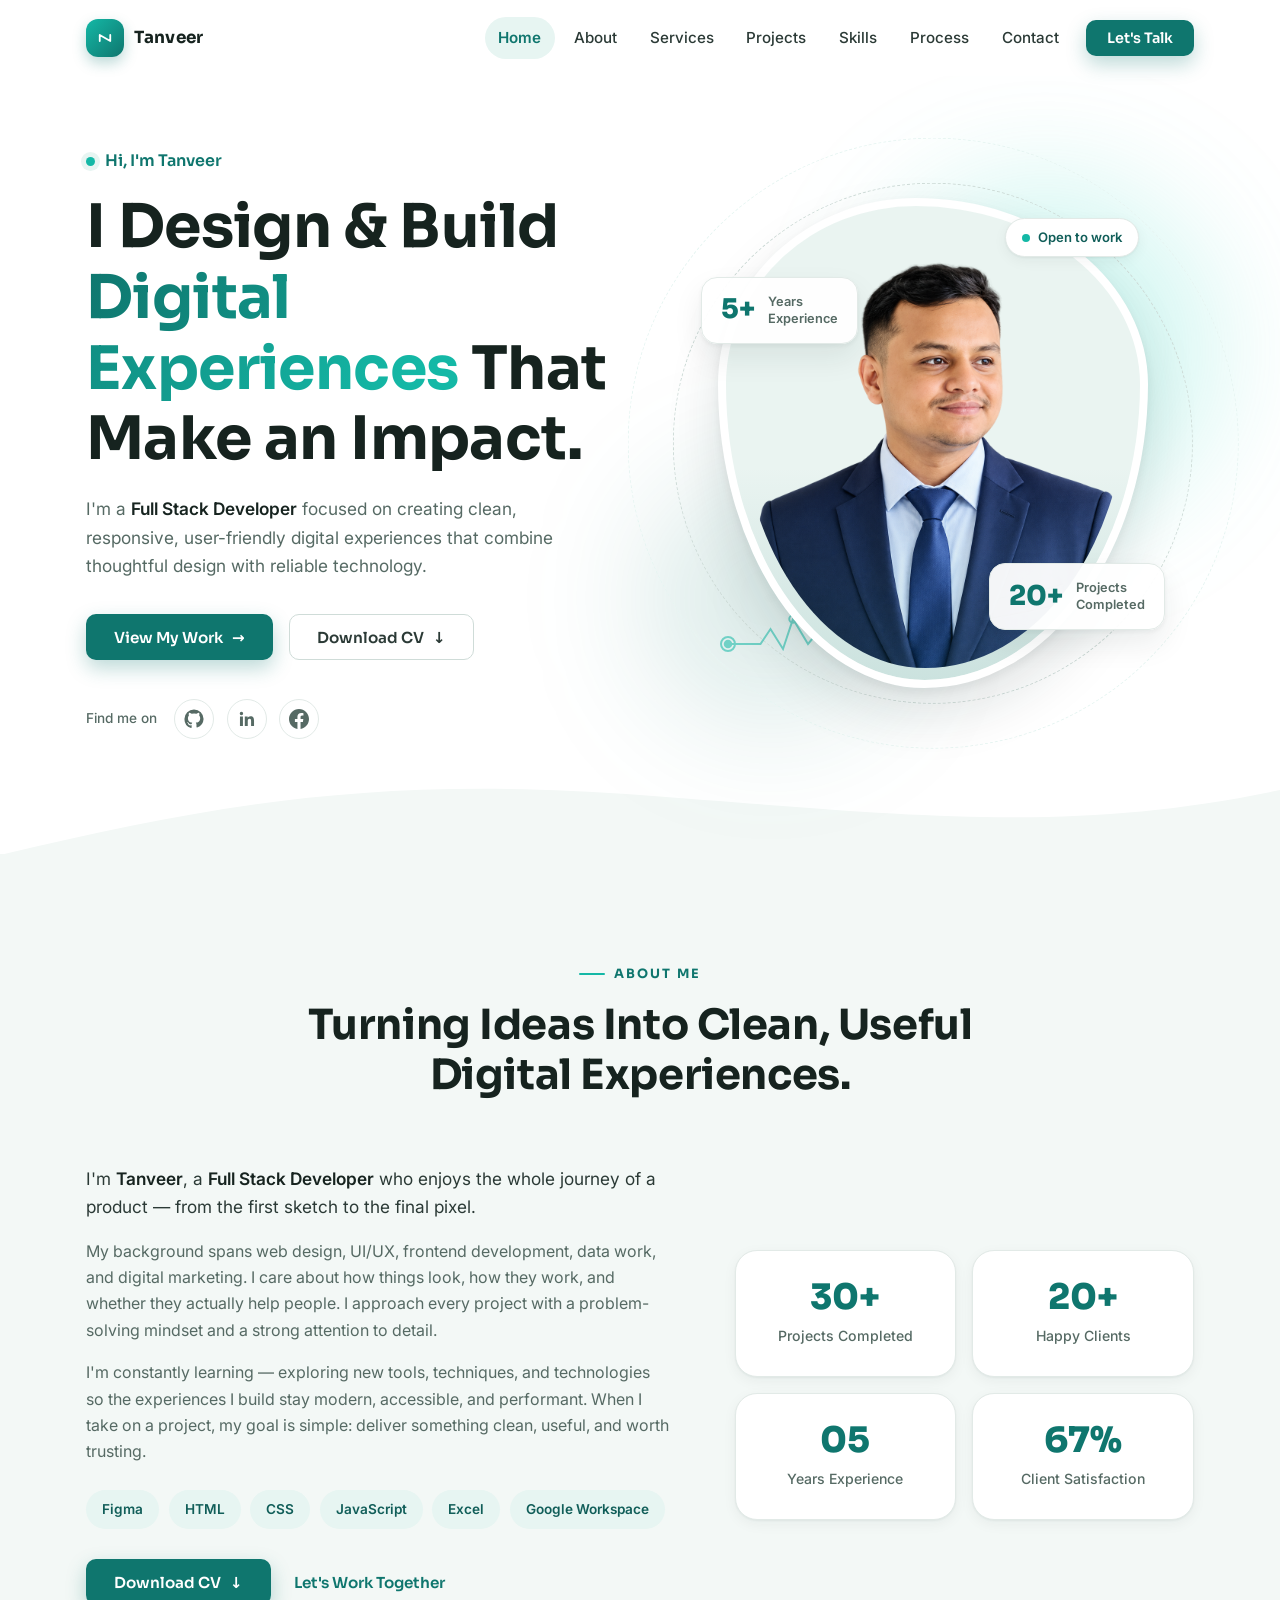
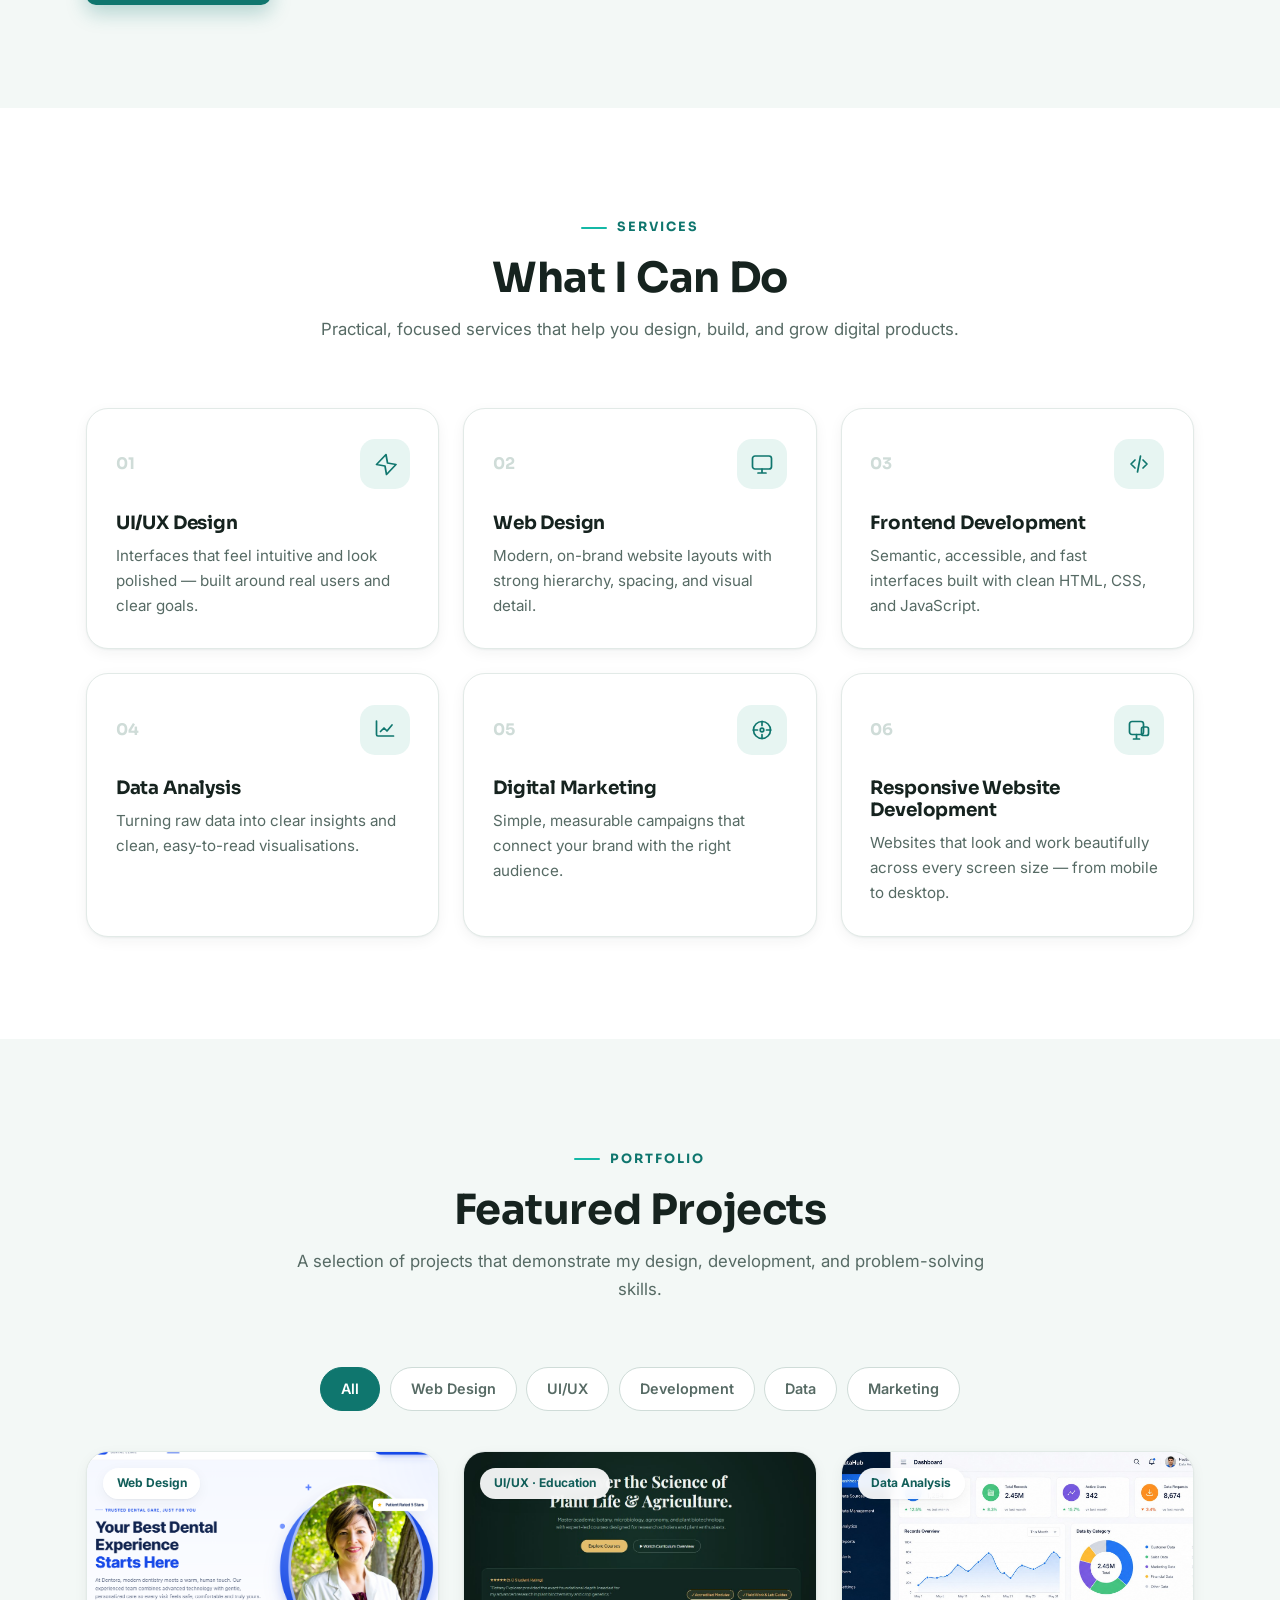
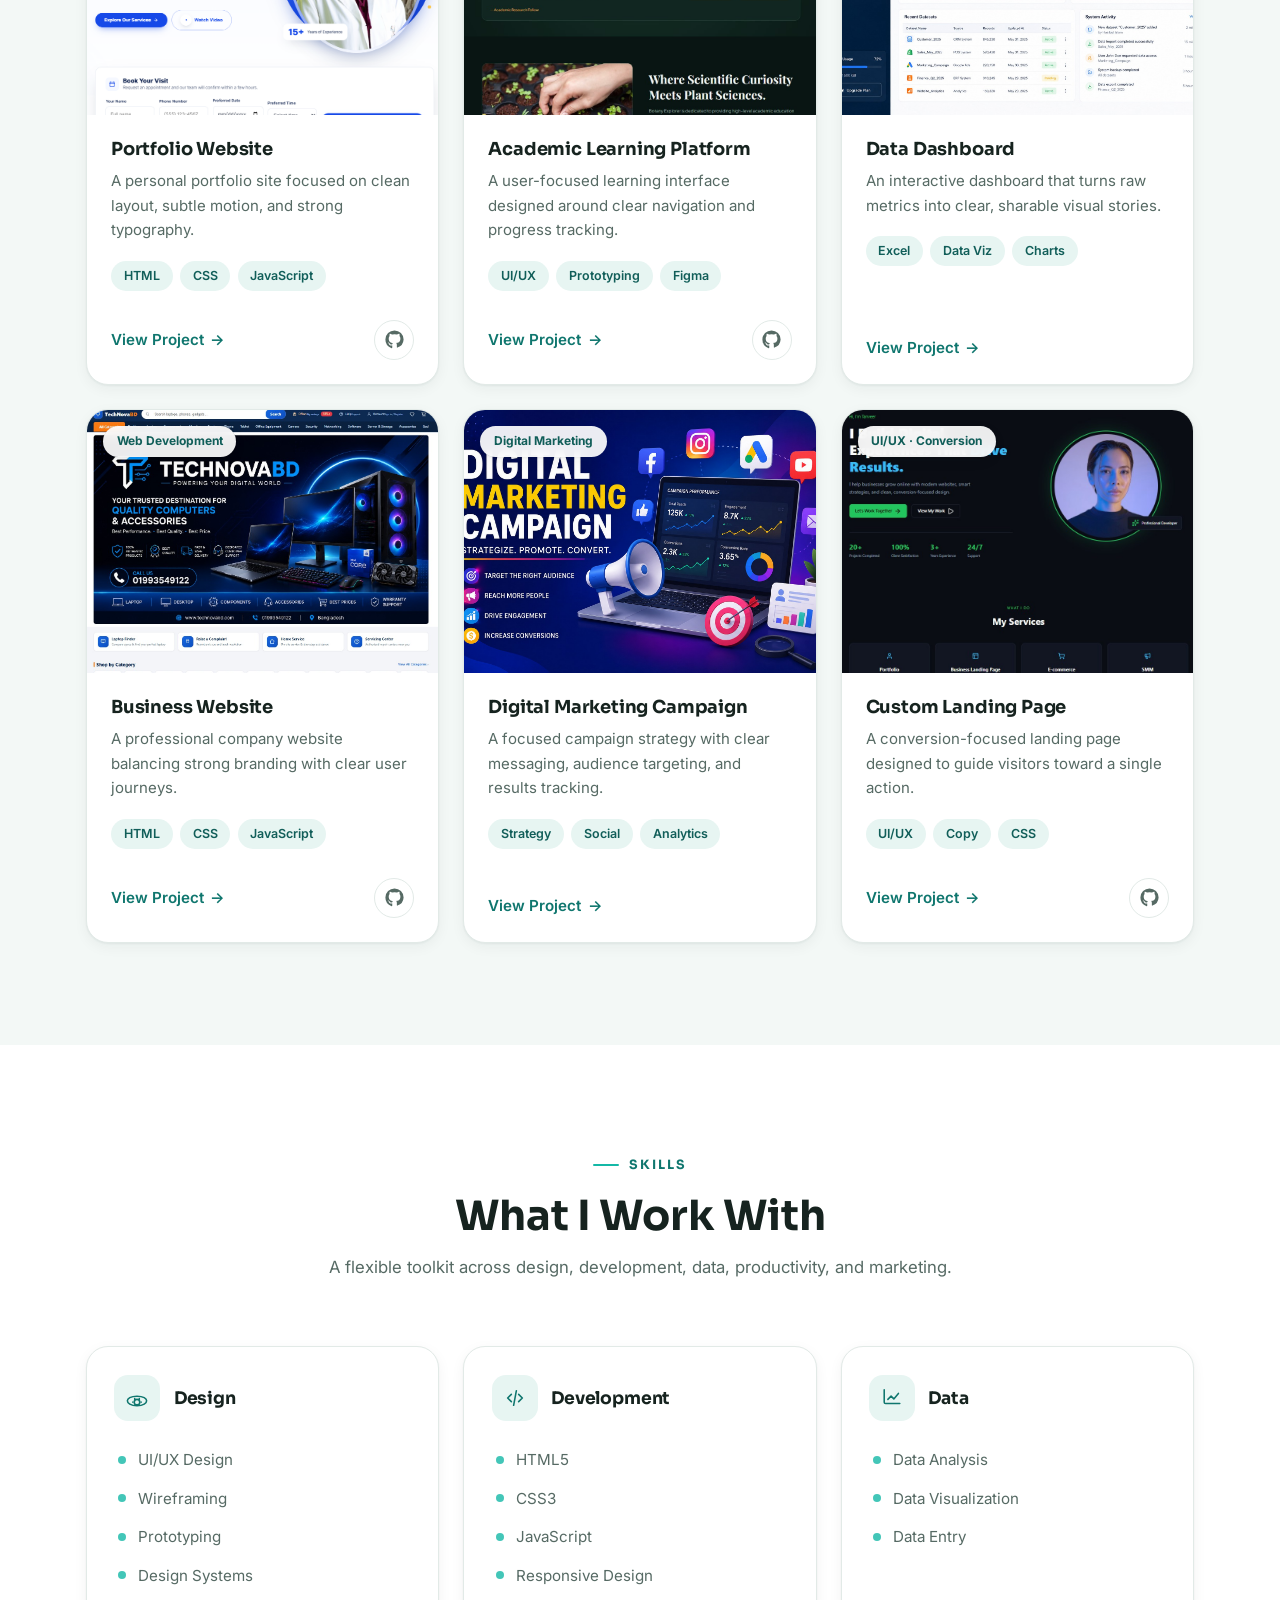
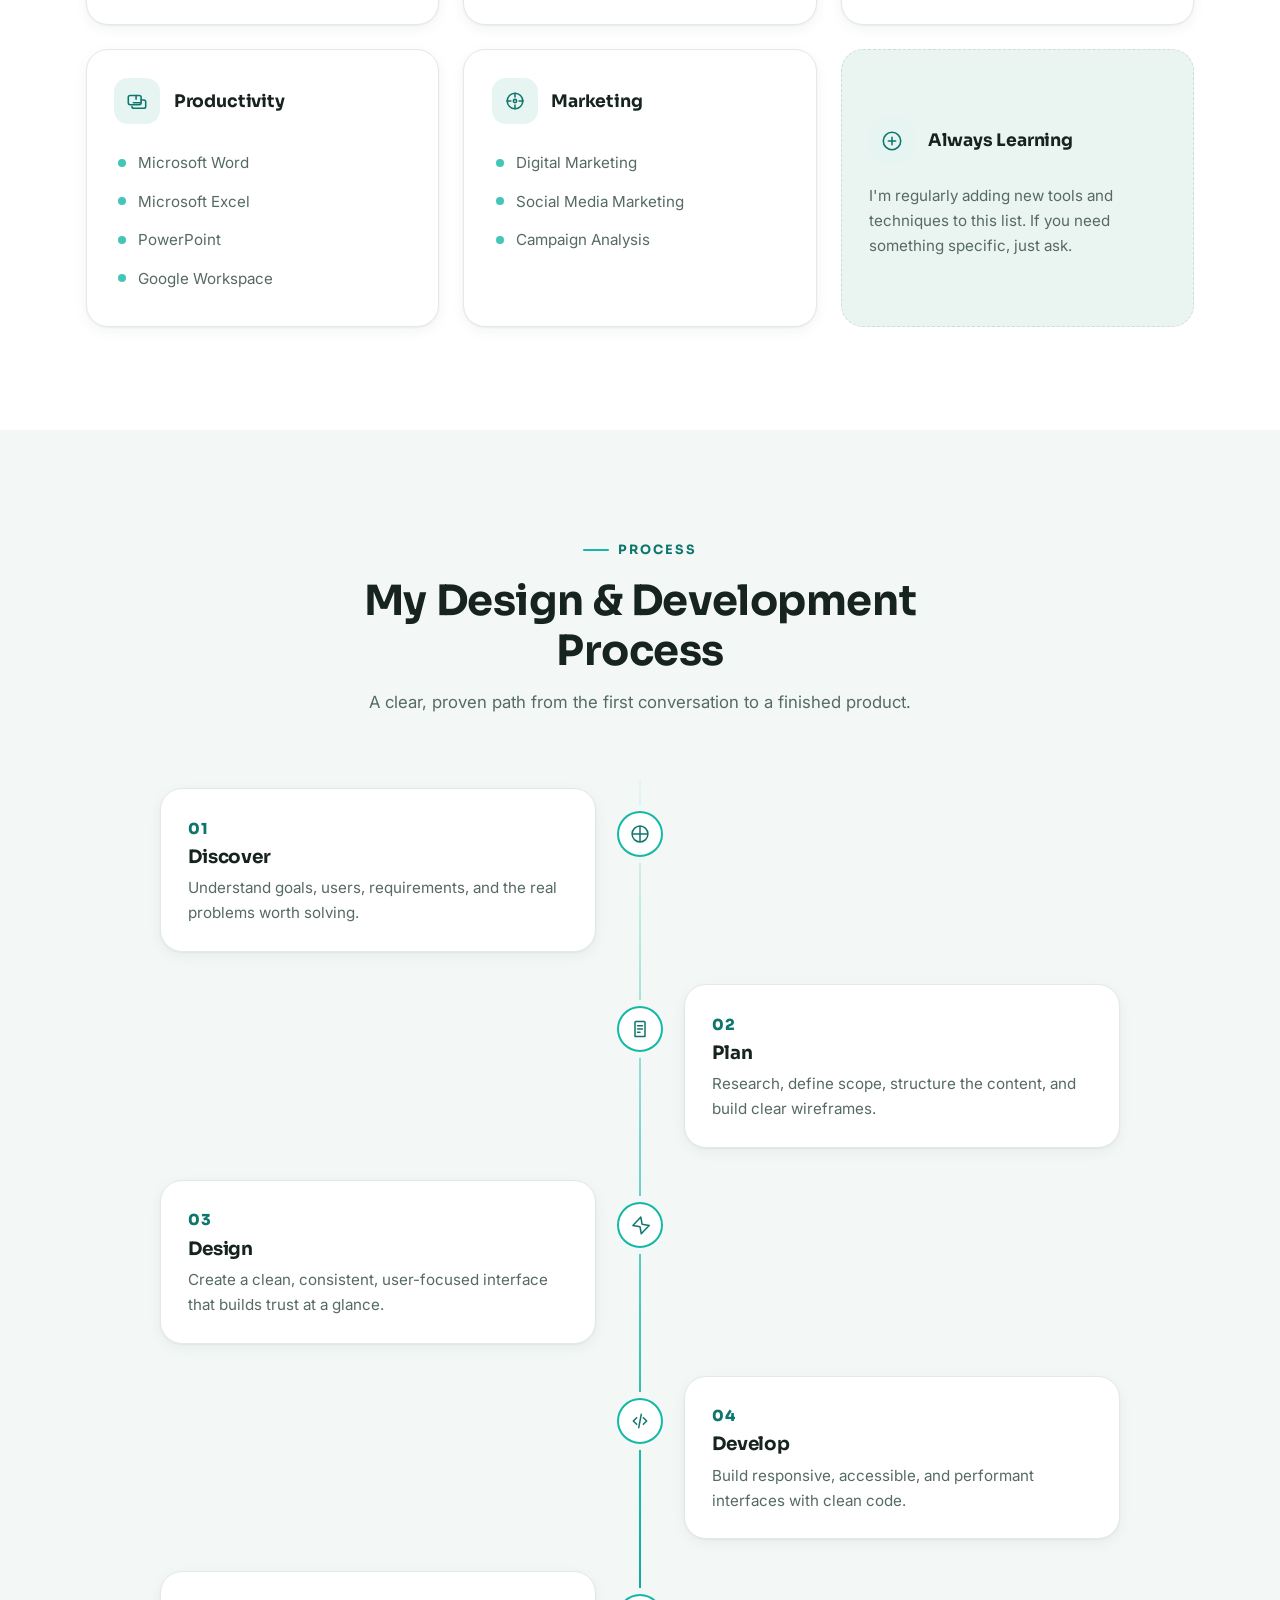
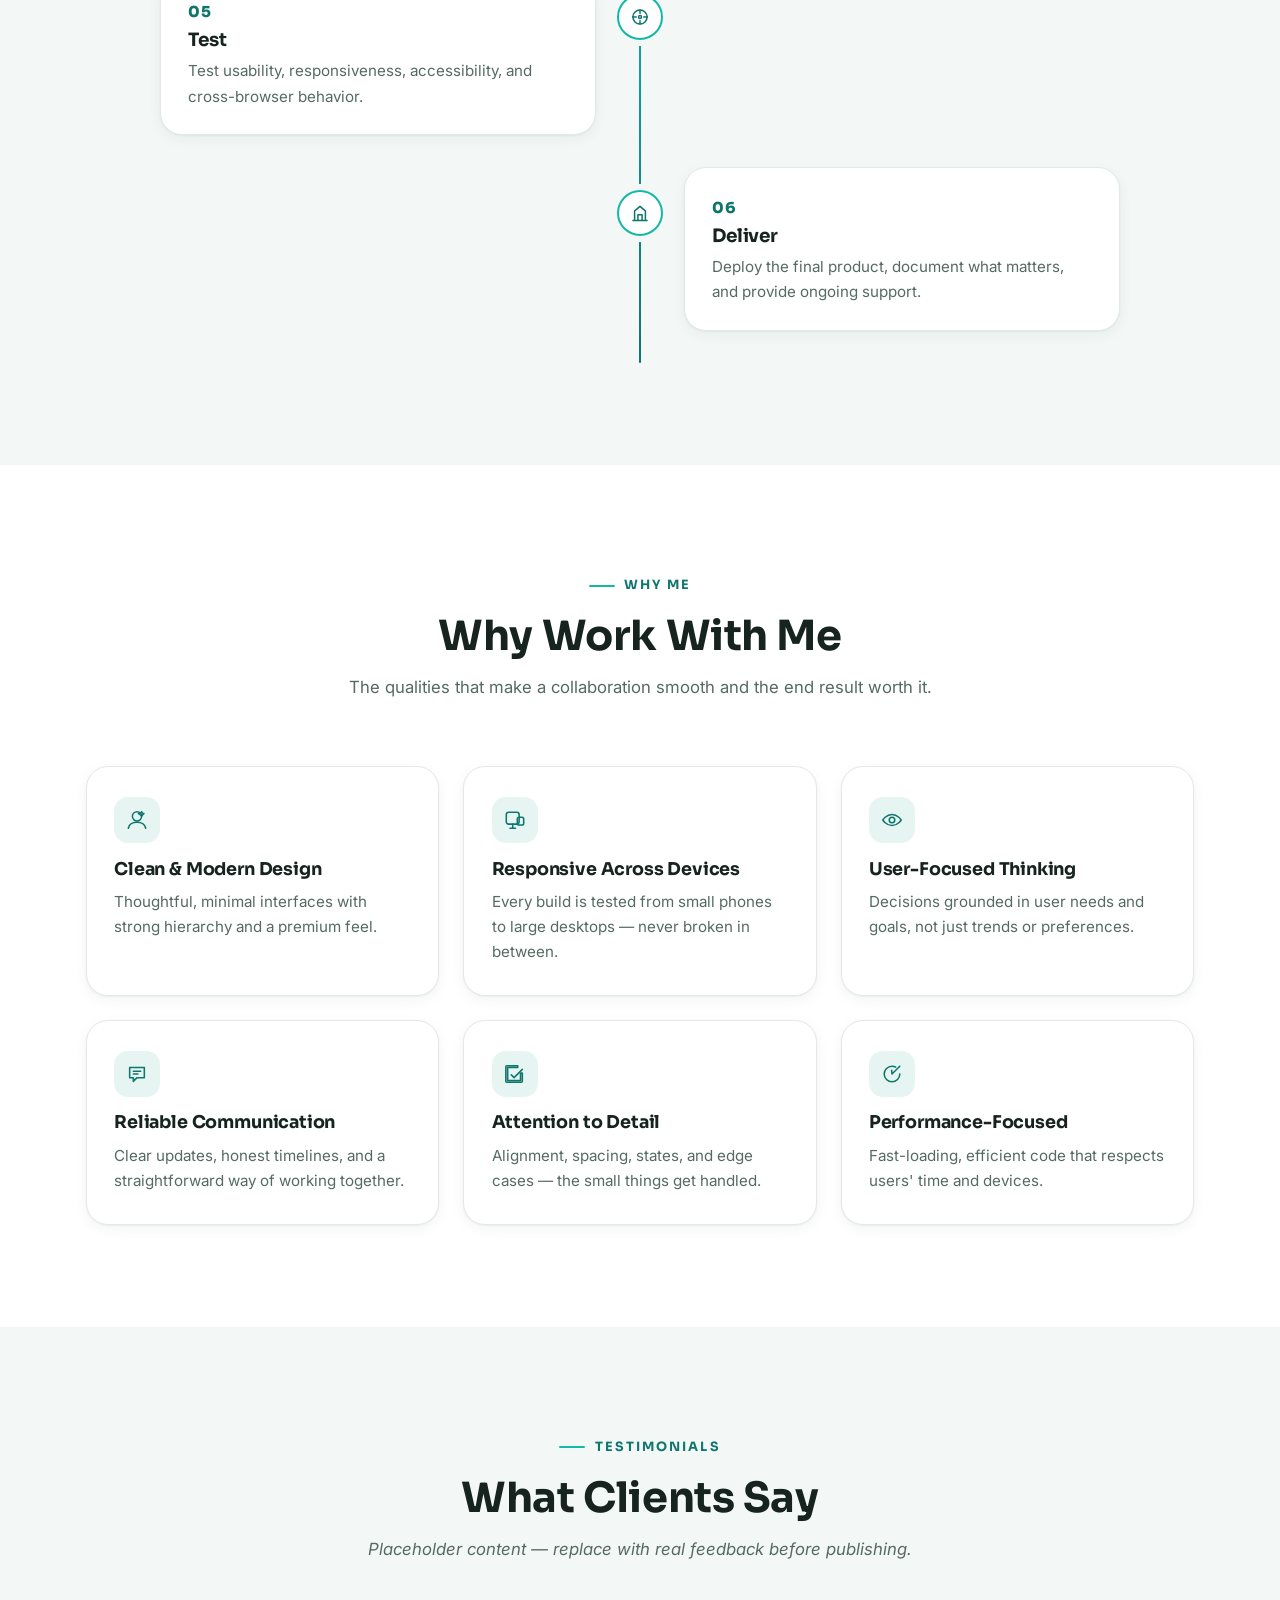
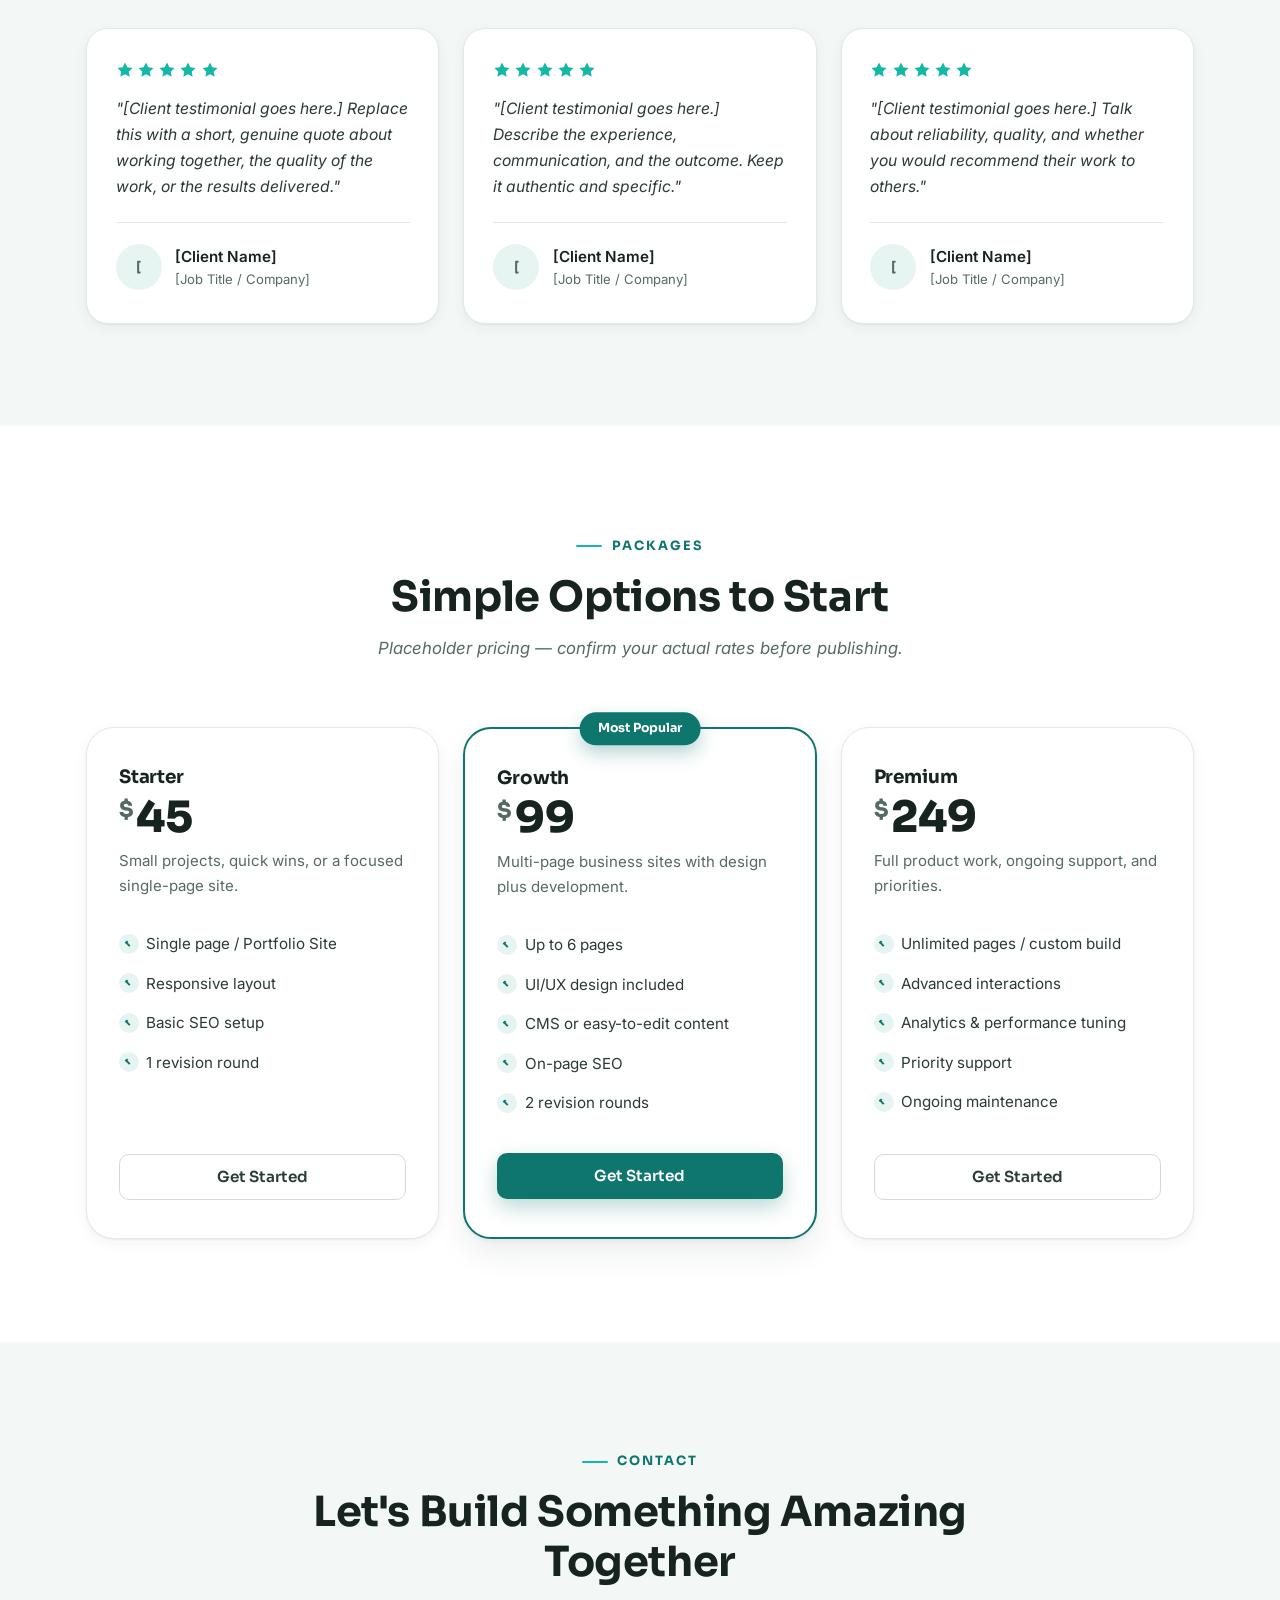
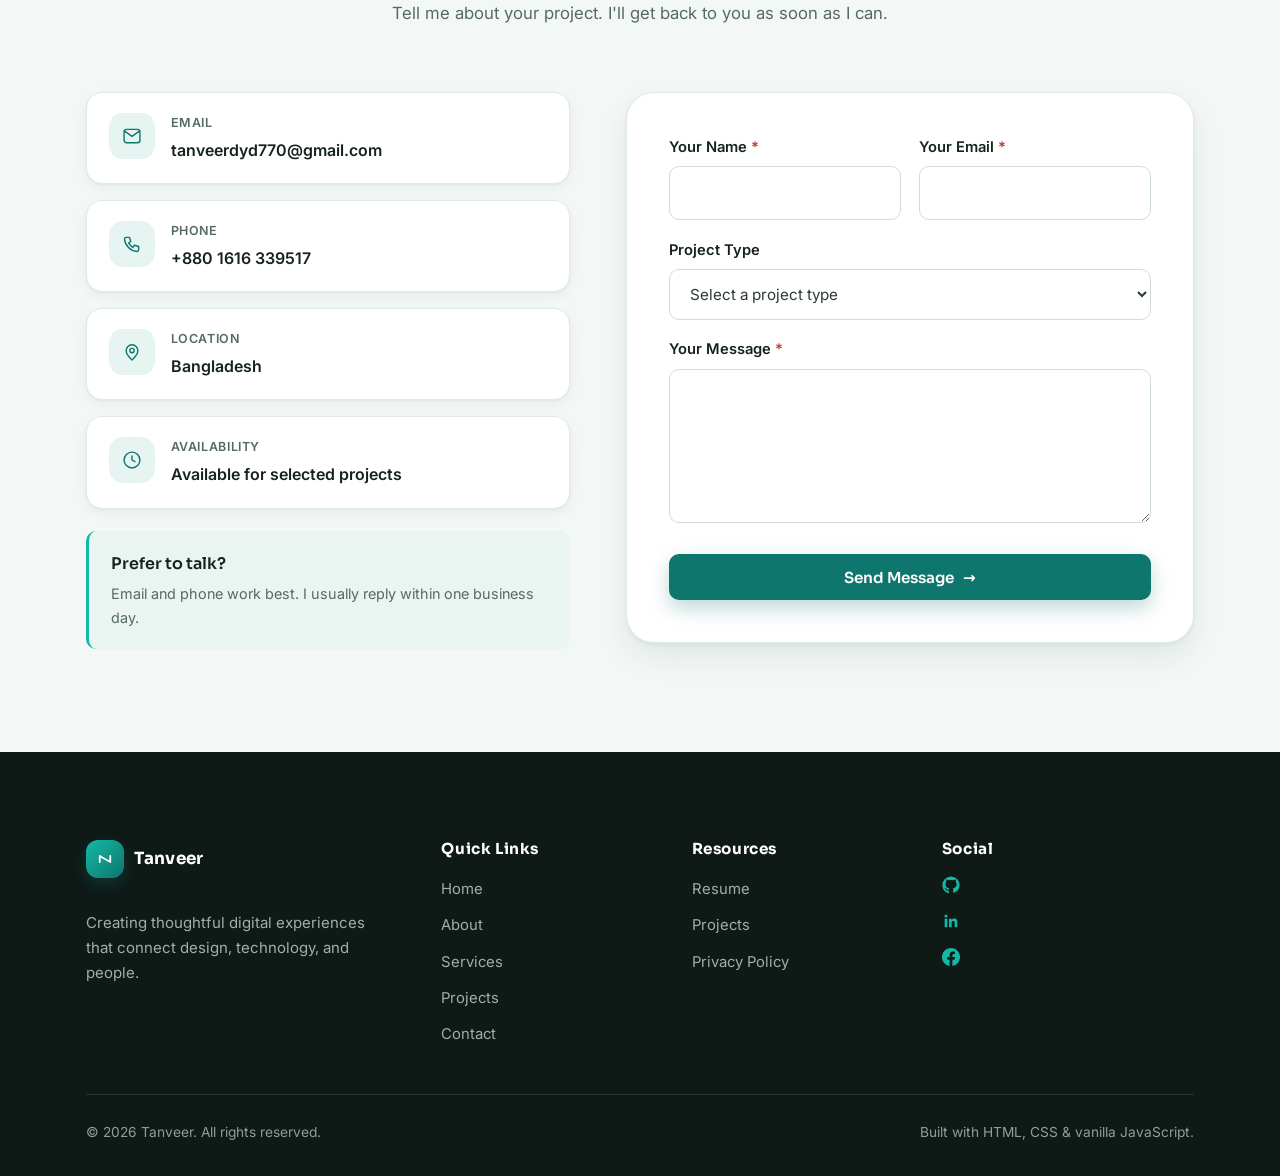
==== commit aaee0a4d: "Update p1 Portfolio Website with new live demo, GitHub URL, and thumbnail" ====
--- a/index.html
+++ b/index.html
@@ -295,7 +295,7 @@
           <li class="project-item reveal" data-categories="web-design development">
             <article class="project-card">
               <div class="project-media">
-                <img src="assets/images/project-1.jpg" alt="Preview of the Portfolio Website project" loading="lazy" width="600" height="450">
+                <img src="assets/images/project-thumb.jpg" alt="Preview of the Portfolio Website project" loading="lazy" width="600" height="450">
                 <span class="project-badge">Web Design</span>
               </div>
               <div class="project-body">
